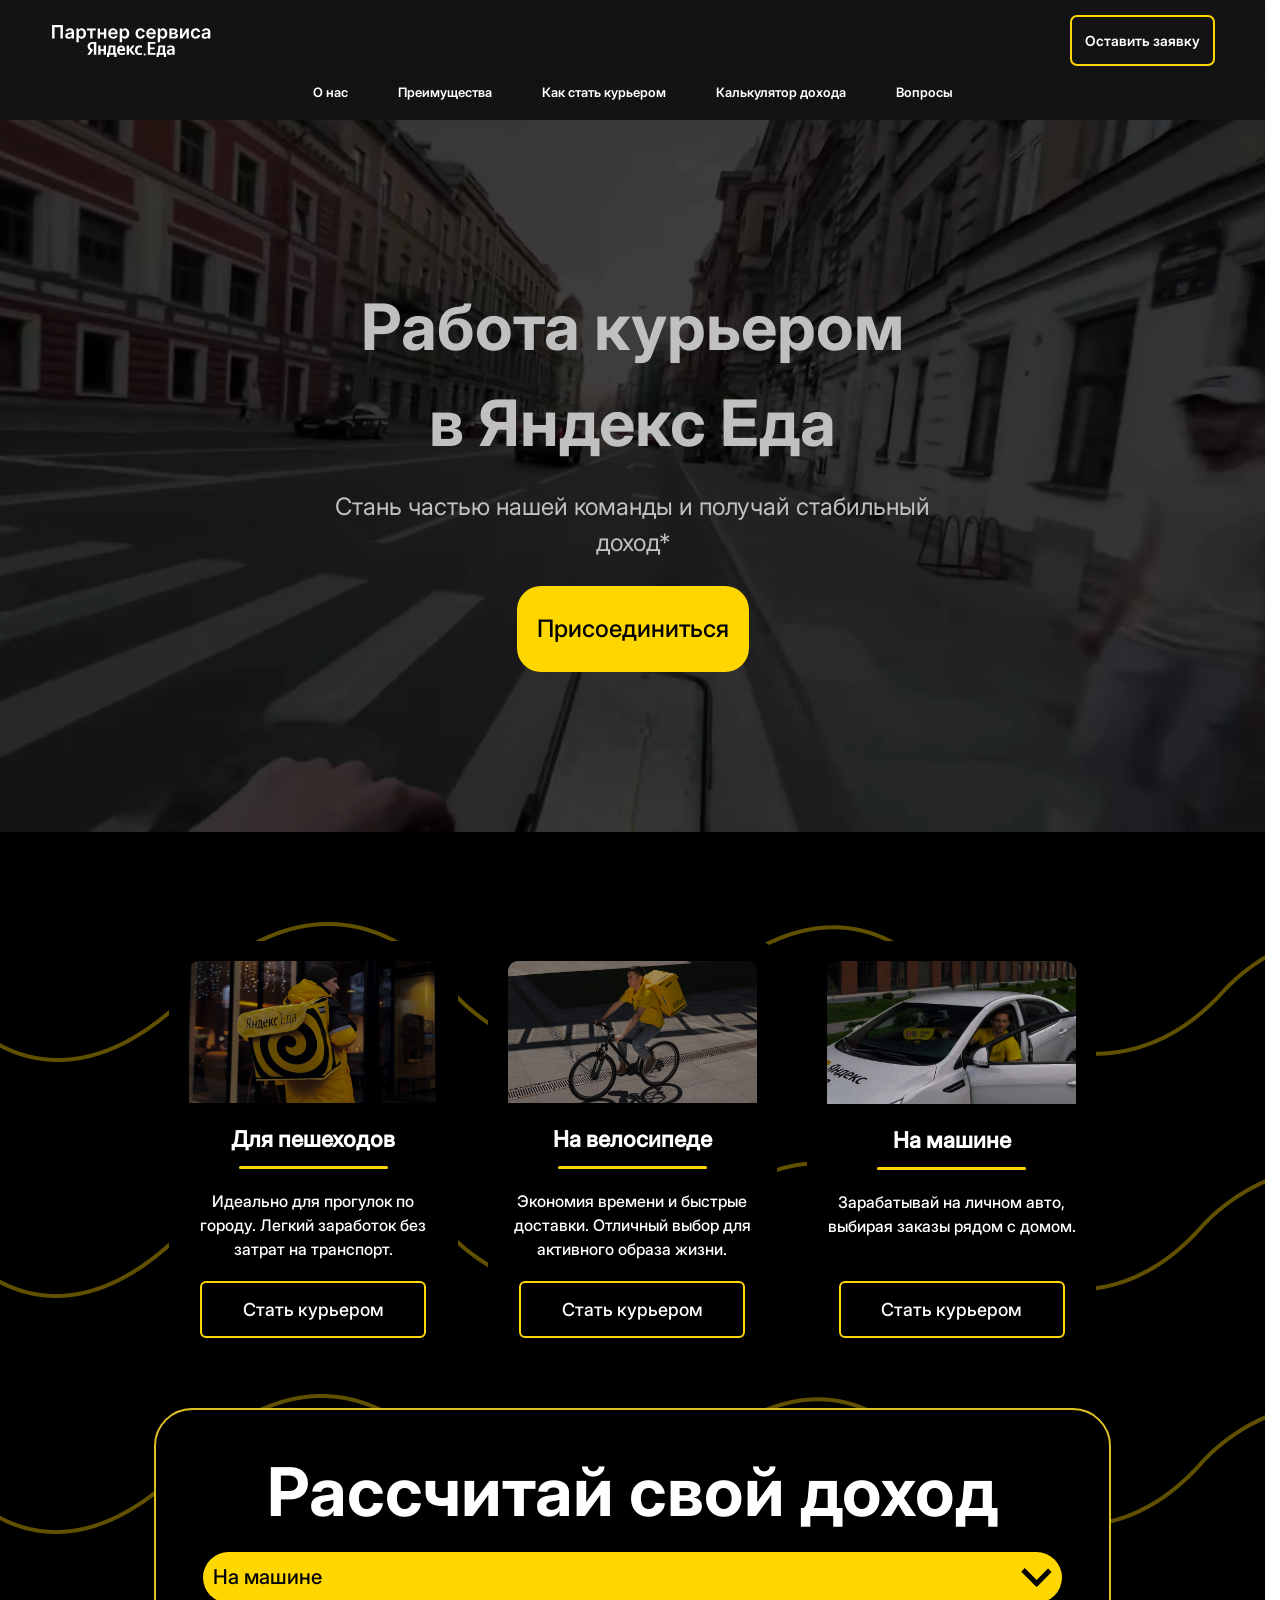
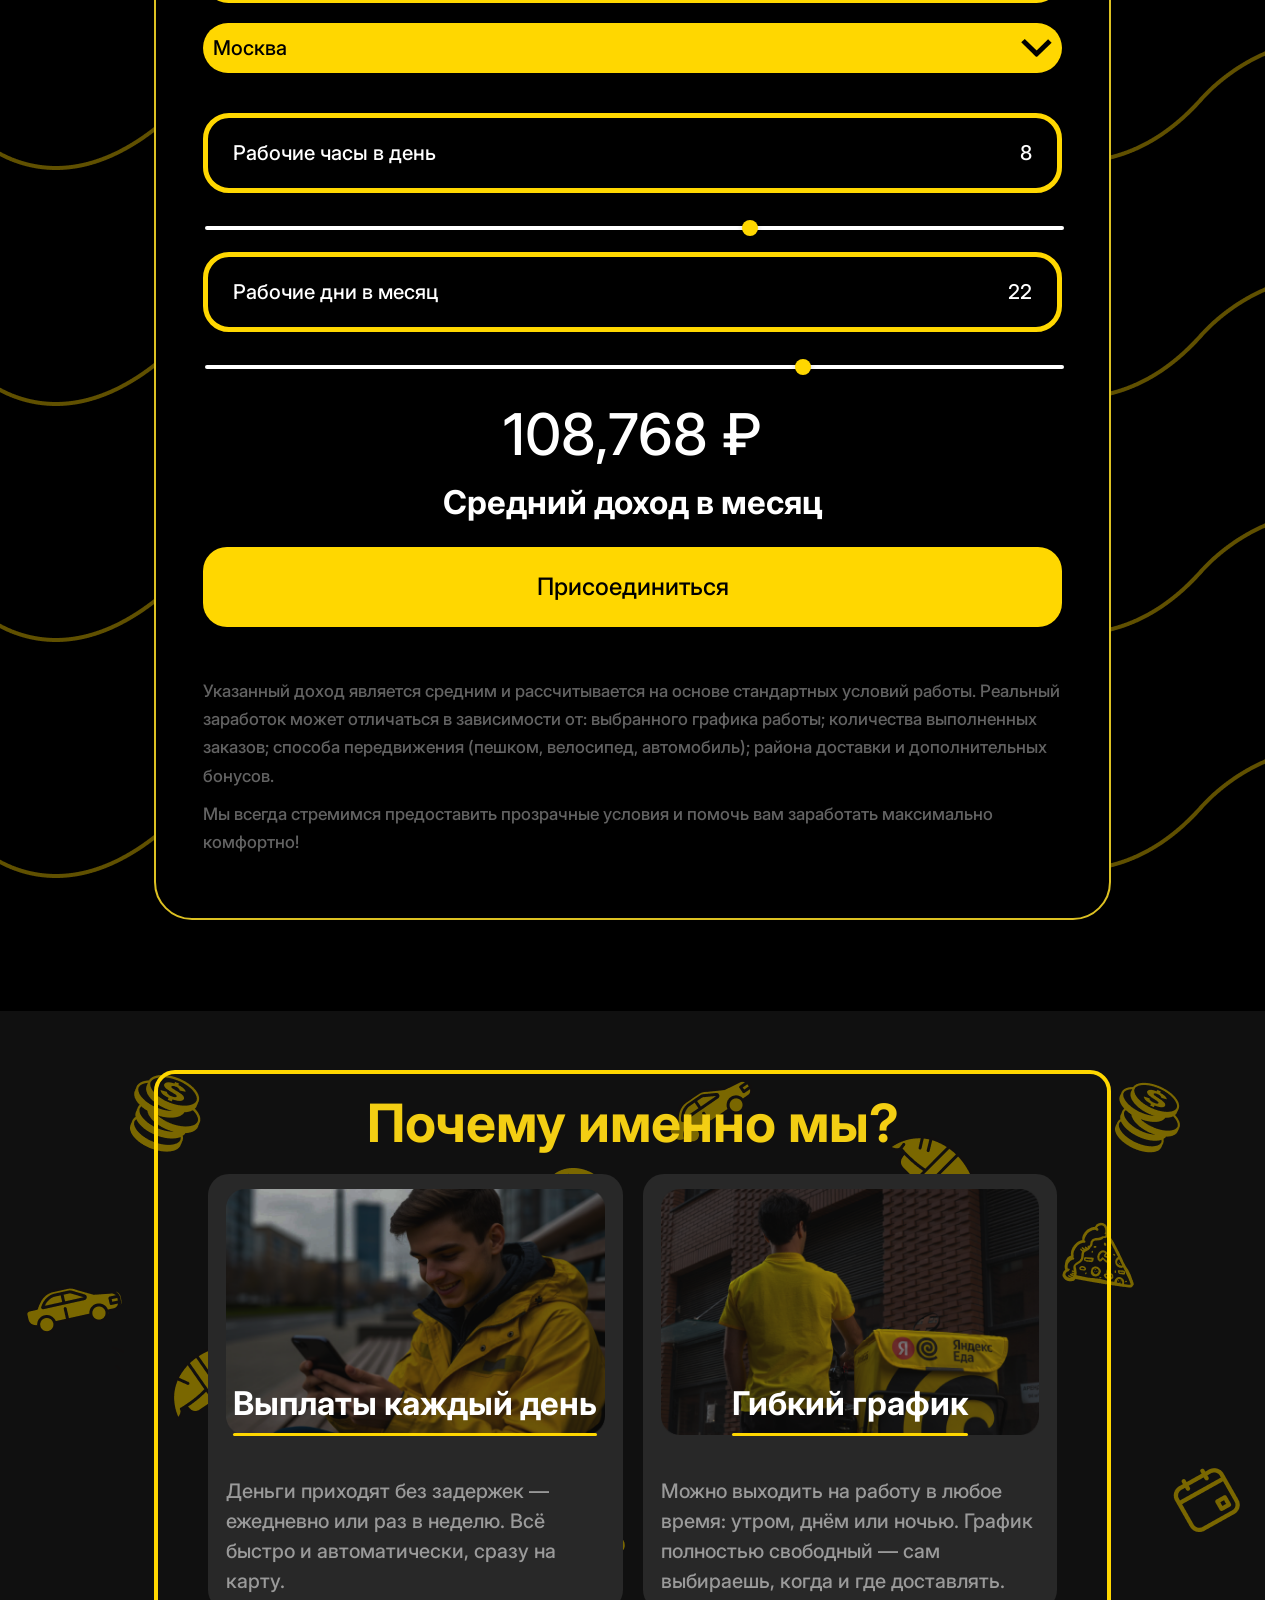
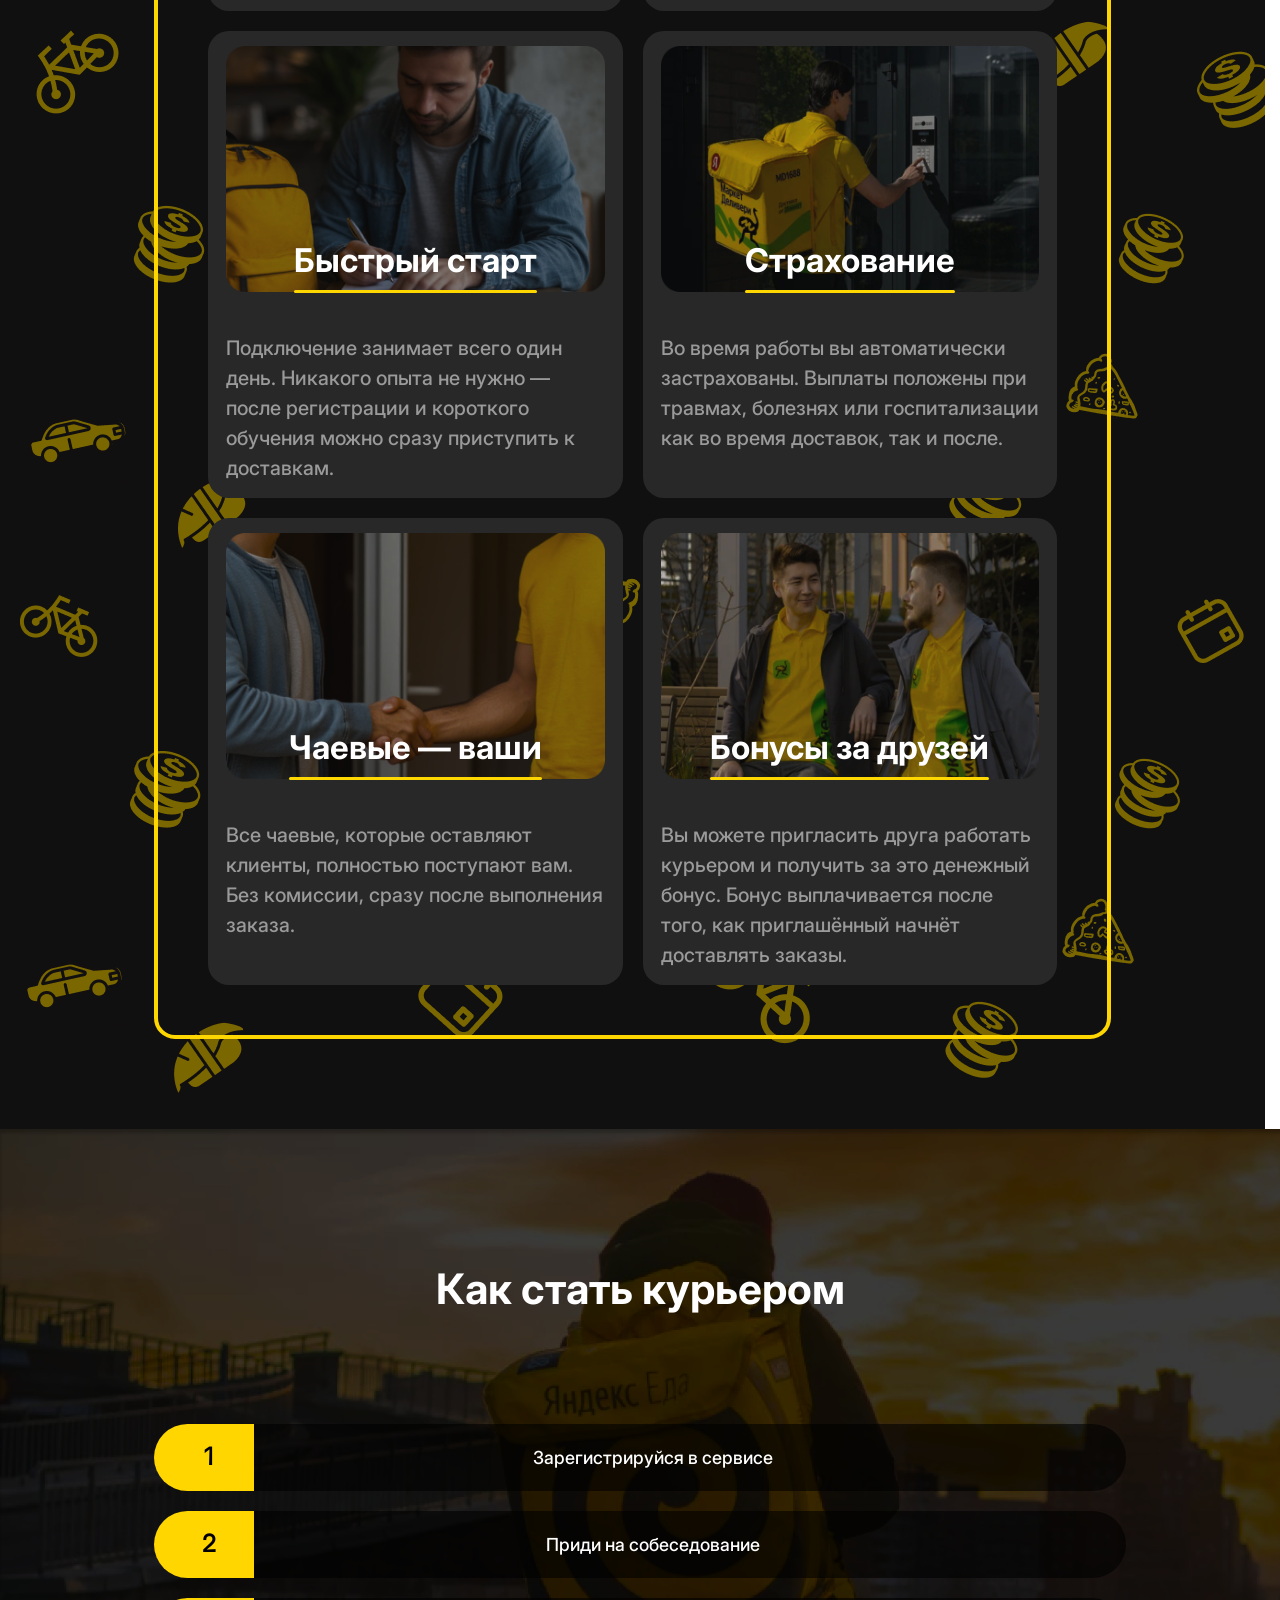
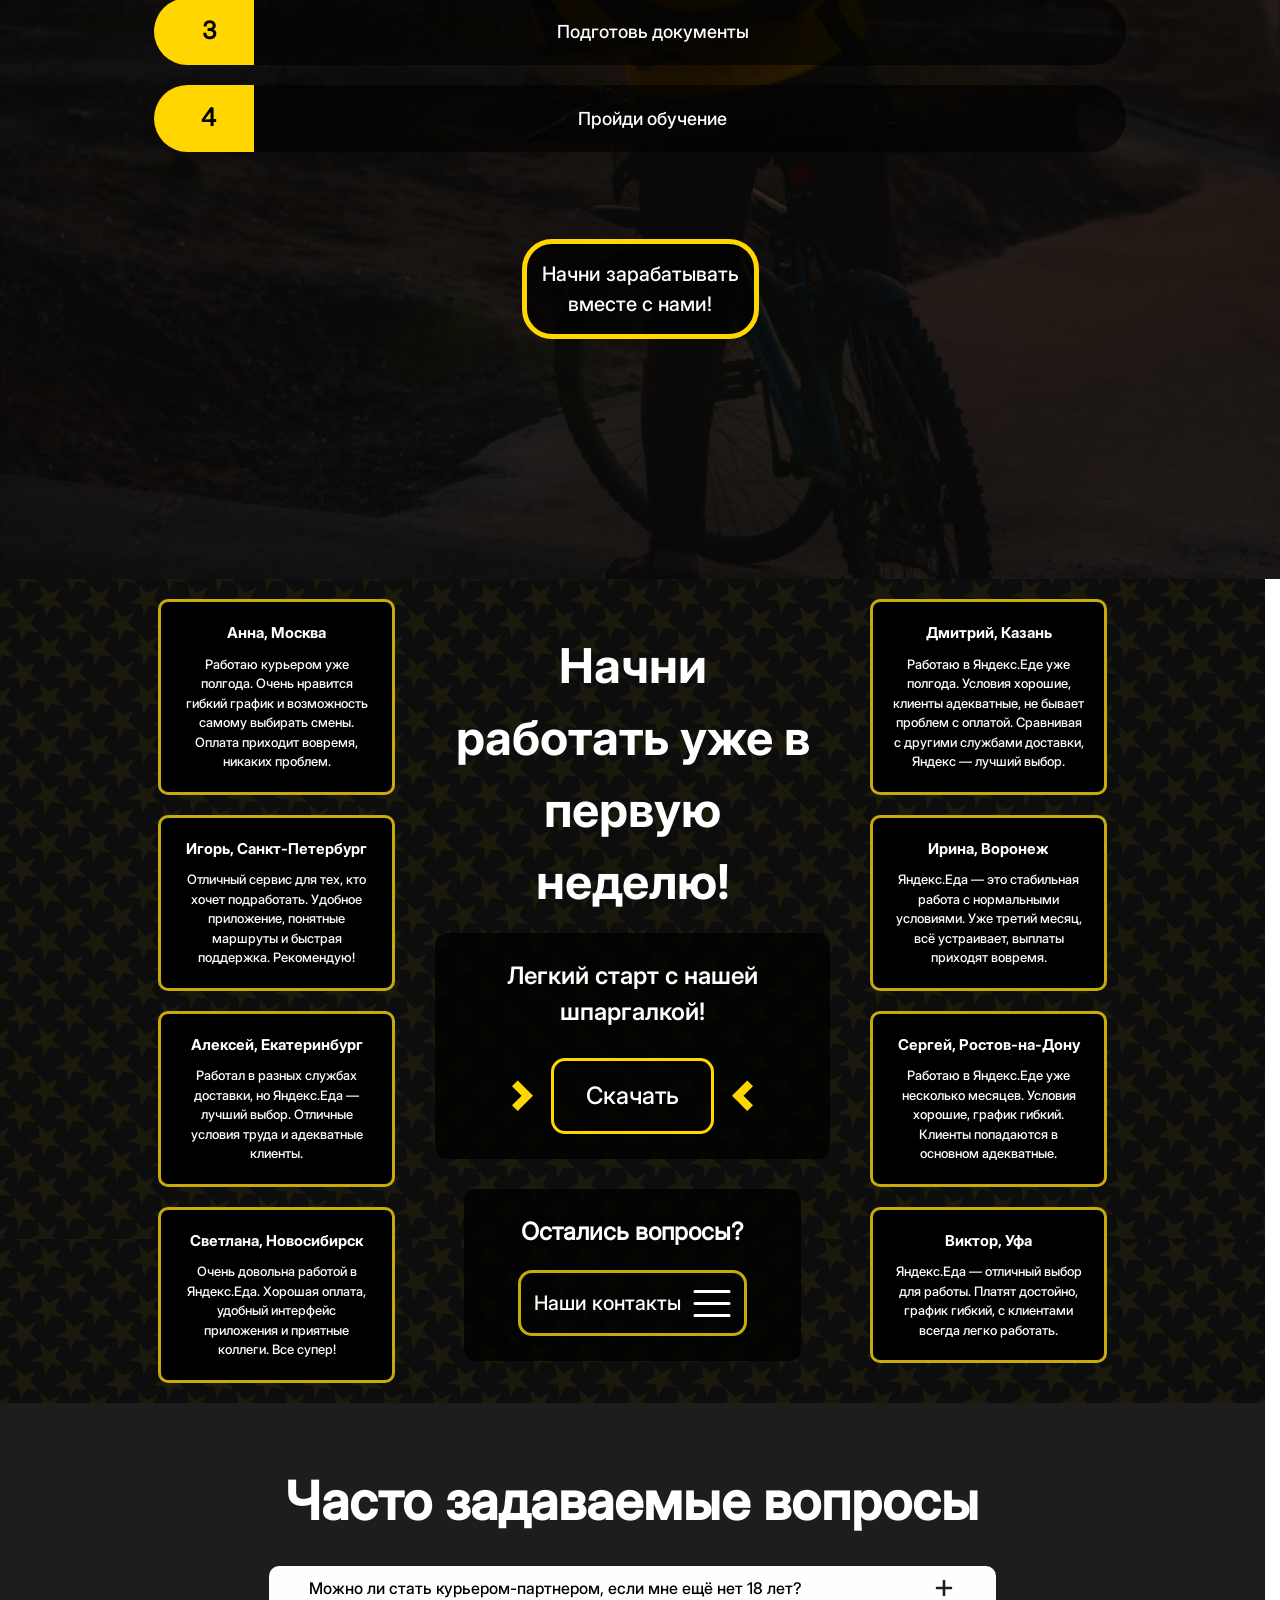
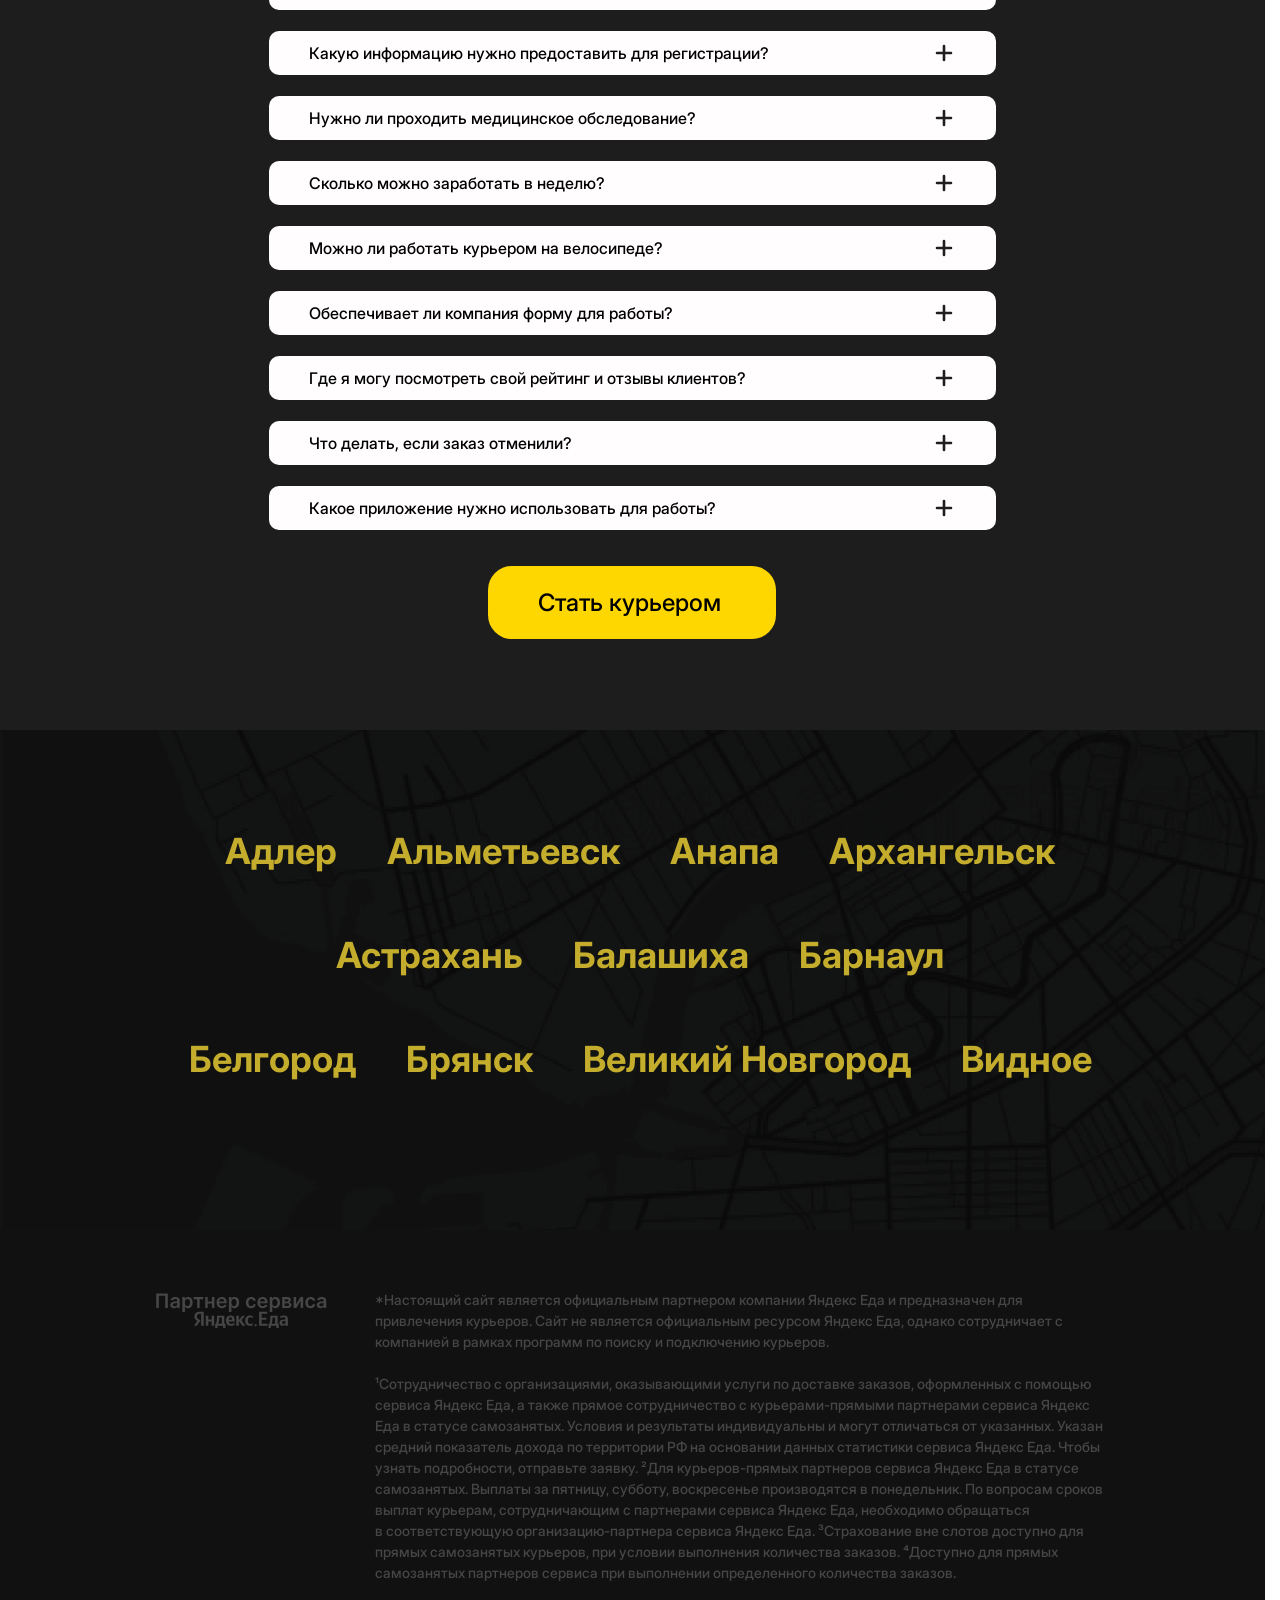
==== index.html @ 89240d95 "243" ====
<!DOCTYPE html>
<html lang="ru">
  <head>
    <meta charset="UTF-8" />
    <meta name="viewport" content="width=device-width, initial-scale=1.0" />
    <title>Работа Курьером</title>
    <link
      href="https://fonts.googleapis.com/css2?family=Inter:wght@400;600;800&display=swap"
      rel="stylesheet"
    />
    <link rel="stylesheet" href="static/css/style1.css" />
    <!-- Yandex.Metrika counter -->
    <script type="text/javascript">
      (function (m, e, t, r, i, k, a) {
        m[i] =
          m[i] ||
          function () {
            (m[i].a = m[i].a || []).push(arguments);
          };
        m[i].l = 1 * new Date();
        for (var j = 0; j < document.scripts.length; j++) {
          if (document.scripts[j].src === r) {
            return;
          }
        }
        (k = e.createElement(t)),
          (a = e.getElementsByTagName(t)[0]),
          (k.async = 1),
          (k.src = r),
          a.parentNode.insertBefore(k, a);
      })(
        window,
        document,
        "script",
        "https://mc.yandex.ru/metrika/tag.js",
        "ym"
      );

      ym(102335474, "init", {
        clickmap: true,
        trackLinks: true,
        accurateTrackBounce: true,
        webvisor: true,
      });
    </script>
    <noscript
      ><div>
        <img
          src="https://mc.yandex.ru/watch/102335474"
          style="position: absolute; left: -9999px"
          alt=""
        /></div
    ></noscript>
    <!-- /Yandex.Metrika counter -->

    <link
      rel="apple-touch-icon"
      sizes="180x180"
      href="static/img/Favicon/apple-touch-icon.png"
    />
    <link
      rel="android-touch-icon"
      sizes="180x180"
      href="static/img/Favicon/android-chrome-192x192.png"
    />
    <link
      rel="icon"
      type="image/png"
      sizes="32x32"
      href="static/img/Favicon/favicon-32x32.png"
    />
    <link
      rel="icon"
      type="image/png"
      sizes="16x16"
      href="static/img/Favicon/favicon-16x16.png"
    />
    <link rel="manifest" href="static/img/Favicon/site.webmanifest" />
  </head>
  <body>
    <header class="header">
      <div class="header_logo">
        <div class="logo">
          <a href="index.html">
            <img
              src="static/img/fixLogo.svg"
              alt="Логотип Яндекс - Партнёр доставки"
            />
          </a>
        </div>
      </div>
      <nav class="header_list">
        <ul class="header_list-menu">
          <li><a href="#">О нас</a></li>
          <li><a href="#advantages">Преимущества</a></li>
          <li><a href="#Courier">Как стать курьером</a></li>
          <li><a href="#Calculated">Калькулятор дохода</a></li>
          <li><a href="#Questions">Вопросы</a></li>
        </ul>
      </nav>
      <div class="header_button">
        <div class="header_button-item">
          <div class="header_button-item-txt">
            <a
              href="https://reg.eda.yandex.ru/?advertisement_campaign=forms_for_agents&user_invite_code=fda078146c3a426ba1e28803bcdcb11e&utm_content=blank"
              class="btn"
              >Оставить заявку</a
            >
          </div>
        </div>
      </div>
      <div class="hamburger-menu" id="hamburgerMenu">
        <div class="line"></div>
        <div class="line"></div>
        <div class="line"></div>
      </div>
      <nav class="hidden-menu" id="hiddenMenu">
        <ul>
          <li><a href="#">О нас</a></li>
          <li><a href="#advantages">Преимущества</a></li>
          <li><a href="#Courier">Как стать курьером</a></li>
          <li><a href="#Calculated">Калькулятор дохода</a></li>
          <li><a href="#Questions">Вопросы</a></li>
        </ul>
      </nav>
    </header>
    <div class="hidden-menu-list">
      <nav class="hidden-menu-list hidden">
        <ul class="hidden-menu-item">
          <li><a href="#About">О нас</a></li>
          <li><a href="#advantages">Преимущества</a></li>
          <li><a href="#Courier">Как стать курьером</a></li>
          <li><a href="#Calculated">Калькулятор дохода</a></li>
          <li><a href="#Questions">Вопросы</a></li>
        </ul>
      </nav>
    </div>
    <main>
      <section class="block_1 anchor">
        <div class="block_1-video">
          <video
            src="static/Video/PromoYandex_1.webm"
            autoplay
            muted
            loop
            poster="static/img/Video.png"
          ></video>
          <img src="static/img/Shorts.png" alt="" />
          <div class="block_1-overlay">
            <div class="block_1-info">
              <div class="block_1-txt">
                <h1>
                  Работа курьером <span class="break-word">в Яндекс Еда</span>
                </h1>
                <p>Стань частью нашей команды и получай стабильный доход*</p>
              </div>
              <div class="block_1-button">
                <div class="block_1_button-item">
                  <a
                    href="https://reg.eda.yandex.ru/?advertisement_campaign=forms_for_agents&user_invite_code=fda078146c3a426ba1e28803bcdcb11e&utm_content=blank"
                  >
                    Присоединиться
                  </a>
                </div>
              </div>
            </div>
          </div>
        </div>
      </section>
      <section class="block_4">
        <div class="block_4-block">
          <div class="block_4-window" style="display: none">
            <div class="block_4-window-img">
              <img src="static/img/Courier.png" alt="Courier" />
            </div>
            <div class="block_4-window-info">
              <h2>Работа для всех: пешком, на велосипеде или на машине</h2>
              <p>
                Начни зарабатывать, как тебе удобно! Выбирай свой способ
                передвижения и работай курьером с комфортом — мы ценим твою
                мобильность.
              </p>
            </div>
          </div>
          <div class="block_4-move">
            <div class="block_4-move-card">
              <div class="block_4-move-card-item">
                <img
                  src="static/img/walk.png"
                  alt="Курьер Яндекс Еды на фоне кафе"
                />
                <div class="block_4-move-card-item-txt">
                  <h3>Для пешеходов</h3>
                  <p>
                    Идеально для прогулок по городу. Легкий заработок без затрат
                    на транспорт.
                  </p>
                </div>
                <div class="block_4-button">
                  <div class="block_4_button-item">
                    <div class="block_4_button-item-txt">
                      <a
                        href="https://reg.eda.yandex.ru/?advertisement_campaign=forms_for_agents&user_invite_code=fda078146c3a426ba1e28803bcdcb11e&utm_content=blank"
                        class="btn"
                        >Стать курьером</a
                      >
                    </div>
                  </div>
                </div>
              </div>
              <div class="block_4-move-card-item">
                <img
                  src="static/img/bicycle.png"
                  alt="Курьер Яндекс Еды едет на велосипеде в парке"
                />
                <div class="block_4-move-card-item-txt">
                  <h3>На велосипеде</h3>
                  <p>
                    Экономия времени и быстрые доставки. Отличный выбор для
                    активного образа жизни.
                  </p>
                </div>
                <div class="block_4-button">
                  <div class="block_4_button-item">
                    <div class="block_4_button-item-txt">
                      <a
                        href="https://reg.eda.yandex.ru/?advertisement_campaign=forms_for_agents&user_invite_code=fda078146c3a426ba1e28803bcdcb11e&utm_content=blank"
                        class="btn"
                        >Стать курьером</a
                      >
                    </div>
                  </div>
                </div>
              </div>
              <div class="block_4-move-card-item">
                <img
                  src="static/img/car.png"
                  alt="Машина компании Яндекс Еда"
                />
                <div class="block_4-move-card-item-txt">
                  <h3>На машине</h3>
                  <p>
                    Зарабатывай на личном авто, выбирая заказы рядом с домом.
                  </p>
                </div>
                <div class="block_4-button">
                  <div class="block_4_button-item">
                    <div class="block_4_button-item-txt">
                      <a
                        href="https://reg.eda.yandex.ru/?advertisement_campaign=forms_for_agents&user_invite_code=fda078146c3a426ba1e28803bcdcb11e&utm_content=blank"
                        class="btn"
                        >Стать курьером</a
                      >
                    </div>
                  </div>
                </div>
              </div>
            </div>
          </div>
          <div class="block_4-calculated-block">
            <div class="block_4-calculated anchor" id="Calculated">
              <div class="block_4-calculated-lead-txt">
                <h1>Рассчитай свой доход</h1>
              </div>
              <div class="block_4-calculated-leftside">
                <div class="block_4-calculated-leftside-check">
                  <div class="block_4-calculated-leftside-check-field">
                    <p>Рабочие часы в день</p>
                    <span id="hoursDisplay">8</span>
                  </div>
                  <div class="block_4-calculated-leftside-check-scale">
                    <input
                      type="range"
                      min="1"
                      max="12"
                      value="8"
                      id="hoursPerDay"
                      style="width: 100%"
                    />
                  </div>
                </div>
                <div class="block_4-calculated-leftside-check">
                  <div class="block_4-calculated-leftside-check-field">
                    <p>Рабочие дни в месяц</p>
                    <span id="daysDisplay">22</span>
                  </div>
                  <div class="block_4-calculated-leftside-check-scale">
                    <input
                      type="range"
                      min="1"
                      max="31"
                      value="22"
                      id="daysPerMonth"
                      style="width: 100%"
                    />
                  </div>
                </div>
                <div
                  class="block_4-calculated-leftside-profit"
                  style="grid-area: f"
                >
                  <span>39 000 ₽</span>
                  <p>Средний доход в месяц</p>
                </div>
                <div class="block_4-calculated-leftside-button">
                  <div class="block_4-calculated-leftside-button-item">
                    <div class="block_4-calculated-leftside-button-item-txt">
                      <a
                        href="https://reg.eda.yandex.ru/?advertisement_campaign=forms_for_agents&user_invite_code=b3f89163f3cb4f159fe28c7d44d9b4fe&utm_content=blank"
                        class="btn"
                        >Присоединиться</a
                      >
                    </div>
                  </div>
                </div>
                <div class="block_4-calculated-leftside-info">
                  <p>
                    Указанный доход является средним и рассчитывается на основе
                    стандартных условий работы. Реальный заработок может
                    отличаться в зависимости от: выбранного графика работы;
                    количества выполненных заказов; способа передвижения
                    (пешком, велосипед, автомобиль); района доставки и
                    дополнительных бонусов.
                  </p>
                  <p>
                    Мы всегда стремимся предоставить прозрачные условия и помочь
                    вам заработать максимально комфортно!
                  </p>
                </div>
              </div>
              <div class="line-vert">
                <img src="static/img/vert-line.svg" alt="vert-line" />
              </div>
              <div class="block_4-calculated-rightside">
                <div class="block_4-calculated-rightside-choice">
                  <div
                    class="block_4-calculated-rightside-choice-field"
                    id="transportChoice"
                  >
                    <p>Выбери способ передвижения</p>
                    <img src="static/img/arrow.svg" alt="arrow" />
                  </div>
                  <ul class="dropdown-menu" id="transportOptions">
                    <li data-value="on_foot">Пеший курьер</li>
                    <li data-value="bicycle">Велокурьер</li>
                    <li data-value="car">На машине</li>
                  </ul>
                </div>
                <div class="block_4-calculated-rightside-choice">
                  <div
                    class="block_4-calculated-rightside-choice-field"
                    id="cityChoice"
                  >
                    <p>Выбери свой город</p>
                    <img src="static/img/arrow.svg" alt="arrow" />
                  </div>
                  <ul class="dropdown-menu" id="cityOptions">
                    <li data-value="adler">Адлер</li>
                    <li data-value="almetyevsk">Альметьевск</li>
                    <li data-value="anapa">Анапа</li>
                    <li data-value="arkhangelsk">Архангельск</li>
                    <li data-value="astrakhan">Астрахань</li>
                    <li data-value="balashiha">Балашиха</li>
                    <li data-value="barnaul">Барнаул</li>
                    <li data-value="belgorod">Белгород</li>
                    <li data-value="bryansk">Брянск</li>
                    <li data-value="veliky_novgorod">Великий Новгород</li>
                    <li data-value="vidnoe">Видное</li>
                    <li data-value="vladivostok">Владивосток</li>
                    <li data-value="vladykavkaz">Владикавказ</li>
                    <li data-value="vladimir">Владимир</li>
                    <li data-value="volgograd">Волгоград</li>
                    <li data-value="volzhsky">Волжский</li>
                    <li data-value="vologda">Вологда</li>
                    <li data-value="voronezh">Воронеж</li>
                    <li data-value="vsevolozhsk">Всеволожск</li>
                    <li data-value="gelendzhik">Геленджик</li>
                    <li data-value="dzerzhinsk">Дзержинск</li>
                    <li data-value="dmitrov">Дмитров</li>
                    <li data-value="dolgoprudny">Долгопрудный</li>
                    <li data-value="domodedovo">Домодедово</li>
                    <li data-value="egoryevsk">Егорьевск</li>
                    <li data-value="yekaterinburg">Екатеринбург</li>
                    <li data-value="zheleznodorozhny">Железнодорожный</li>
                    <li data-value="zhukovsky">Жуковский</li>
                    <li data-value="zelenograd">Зеленоград</li>
                    <li data-value="ivanovo">Иваново</li>
                    <li data-value="ivanteevka">Ивантеевка</li>
                    <li data-value="izhevsk">Ижевск</li>
                    <li data-value="irkutsk">Иркутск</li>
                    <li data-value="yoshkar_ola">Йошкар-Ола</li>
                    <li data-value="kazan">Казань</li>
                    <li data-value="kaliningrad">Калининград</li>
                    <li data-value="kaluga">Калуга</li>
                    <li data-value="kemerovo">Кемерово</li>
                    <li data-value="kirov">Киров</li>
                    <li data-value="kolomna">Коломна</li>
                    <li data-value="kolpino">Колпино</li>
                    <li data-value="korolev">Королев</li>
                    <li data-value="kostroma">Кострома</li>
                    <li data-value="krasnogorsk">Красногорск</li>
                    <li data-value="krasnodar">Краснодар</li>
                    <li data-value="krasnoyarsk">Красноярск</li>
                    <li data-value="kudrovo">Кудрово</li>
                    <li data-value="kursk">Курск</li>
                    <li data-value="lipetsk">Липецк</li>
                    <li data-value="lobnya">Лобня</li>
                    <li data-value="lyubertsy">Люберцы</li>
                    <li data-value="magnitogorsk">Магнитогорск</li>
                    <li data-value="maikop">Майкоп</li>
                    <li data-value="mahachkala">Махачкала</li>
                    <li data-value="moskva">Москва</li>
                    <li data-value="murino">Мурино</li>
                    <li data-value="murmansk">Мурманск</li>
                    <li data-value="mytishchi">Мытищи</li>
                    <li data-value="naberezhnye_chelny">Набережные Челны</li>
                    <li data-value="nalchik">Нальчик</li>
                    <li data-value="naro_fominsk">Наро-Фоминск</li>
                    <li data-value="nizhnevartovsk">Нижневартовск</li>
                    <li data-value="nizhnekamsk">Нижнекамск</li>
                    <li data-value="nizhniy_novgorod">Нижний Новгород</li>
                    <li data-value="novokuznetsk">Новокузнецк</li>
                    <li data-value="novorossiysk">Новороссийск</li>
                    <li data-value="novosibirsk">Новосибирск</li>
                    <li data-value="novyy_urengoy">Новый Уренгой</li>
                    <li data-value="noginsk">Ногинск</li>
                    <li data-value="obninsk">Обнинск</li>
                    <li data-value="odintsovo">Одинцово</li>
                    <li data-value="omsk">Омск</li>
                    <li data-value="orel">Орел</li>
                    <li data-value="orenburg">Оренбург</li>
                    <li data-value="penza">Пенза</li>
                    <li data-value="perm">Пермь</li>
                    <li data-value="petrozavodsk">Петрозаводск</li>
                    <li data-value="podolsk">Подольск</li>
                    <li data-value="pskov">Псков</li>
                    <li data-value="putilkovo">Путилково</li>
                    <li data-value="pushkin">Пушкин</li>
                    <li data-value="pushkino">Пушкино</li>
                    <li data-value="pyatigorsk">Пятигорск</li>
                    <li data-value="ramenskoe">Раменское</li>
                    <li data-value="rasskazovka">Рассказовка</li>
                    <li data-value="reutov">Реутов</li>
                    <li data-value="rostov_na_donu">Ростов-на-Дону</li>
                    <li data-value="ryazan">Рязань</li>
                    <li data-value="samara">Самара</li>
                    <li data-value="sankt_peterburg">Санкт-Петербург</li>
                    <li data-value="saransk">Саранск</li>
                    <li data-value="saratov">Саратов</li>
                    <li data-value="sergiev_posad">Сергиев Посад</li>
                    <li data-value="serpukhov">Серпухов</li>
                    <li data-value="smolensk">Смоленск</li>
                    <li data-value="solnechnogorsk">Солнечногорск</li>
                    <li data-value="sochi">Сочи</li>
                    <li data-value="stavropol">Ставрополь</li>
                    <li data-value="stary_oskol">Старый Оскол</li>
                    <li data-value="sterlitamak">Стерлитамак</li>
                    <li data-value="stupino">Ступино</li>
                    <li data-value="surgut">Сургут</li>
                    <li data-value="syktyvkar">Сыктывкар</li>
                    <li data-value="taganrog">Таганрог</li>
                    <li data-value="tambov">Тамбов</li>
                    <li data-value="tver">Тверь</li>
                    <li data-value="tolyatti">Тольятти</li>
                    <li data-value="tomsk">Томск</li>
                    <li data-value="troitsk">Троицк</li>
                    <li data-value="tula">Тула</li>
                    <li data-value="tyumen">Тюмень</li>
                    <li data-value="ulyanovsk">Ульяновск</li>
                    <li data-value="ufa">Уфа</li>
                    <li data-value="khabarovsk">Хабаровск</li>
                    <li data-value="khanty_mansijsk">Ханты-Мансийск</li>
                    <li data-value="khimki">Химки</li>
                    <li data-value="cheboksary">Чебоксары</li>
                    <li data-value="chelyabinsk">Челябинск</li>
                    <li data-value="cherepovets">Череповец</li>
                    <li data-value="chekhov">Чехов</li>
                    <li data-value="shushary">Шушары</li>
                    <li data-value="shchelkovo">Щелково</li>
                    <li data-value="shcherbinka">Щербинка</li>
                    <li data-value="elektrostal">Электросталь</li>
                    <li data-value="yuzhnoe_butovo">Южное Бутово</li>
                    <li data-value="yaroslavl">Ярославль</li>
                  </ul>
                </div>
                <div class="block_4-calculated-rightside-info">
                  <p>
                    Указанный доход является средним и рассчитывается на основе
                    стандартных условий работы. Реальный заработок может
                    отличаться в зависимости от: выбранного графика работы;
                    количества выполненных заказов; способа передвижения
                    (пешком, велосипед, автомобиль); района доставки и
                    дополнительных бонусов.
                  </p>
                  <p>
                    Мы всегда стремимся предоставить прозрачные условия и помочь
                    вам заработать максимально комфортно!
                  </p>
                </div>
              </div>
            </div>
          </div>
          <script>
            // Обработчик клика для элементов списка в выпадающем меню
            document.querySelectorAll(".dropdown-menu li").forEach((item) => {
              item.addEventListener("click", function () {
                const parent = this.closest(
                  ".block_4-calculated-rightside-choice"
                );
                const displayElement = parent.querySelector("p");
                displayElement.textContent = this.textContent;
                parent.querySelector(".dropdown-menu").style.display = "none";
              });
            });

            // Обработчик клика для родительского элемента выбора
            document
              .querySelectorAll(".block_4-calculated-rightside-choice")
              .forEach((choice) => {
                choice.addEventListener("click", function (event) {
                  const menu = this.querySelector(".dropdown-menu");

                  // Открываем или закрываем меню
                  if (menu) {
                    menu.style.display =
                      menu.style.display === "block" ? "none" : "block";
                  }

                  // Останавливаем дальнейшую обработку события, если клик был по дочерним элементам
                  event.stopPropagation();
                });
              });

            // Добавляем обработчик клика для дочернего контейнера .block_4-calculated-rightside-choice-field
            document
              .querySelectorAll(".block_4-calculated-rightside-choice-field")
              .forEach((field) => {
                field.addEventListener("click", function (event) {
                  const parentChoice = this.closest(
                    ".block_4-calculated-rightside-choice"
                  );
                  const menu = parentChoice.querySelector(".dropdown-menu");

                  // Открываем или закрываем меню
                  if (menu) {
                    menu.style.display =
                      menu.style.display === "block" ? "none" : "block";
                  }

                  // Останавливаем дальнейшую обработку события
                  event.stopPropagation();
                });
              });

            // Добавляем обработчик клика для самого выпадающего меню
            document.querySelectorAll(".dropdown-menu").forEach((menu) => {
              menu.addEventListener("click", function (event) {
                // Закрываем меню при клике внутри него
                this.style.display = "none";

                // Останавливаем дальнейшую обработку события
                event.stopPropagation();
              });
            });
          </script>
        </div>
      </section>
      <section class="block_2 anchor" id="advantages">
        <div class="block_2-content">
          <div class="block_2-content-txt">
            <h2>Почему именно мы?</h2>
          </div>
          <div class="block_2-content-card-wrapper">
            <div class="block_2-content-card">
              <div class="slider-hint">Листайте →</div>
              <div class="block_2-content-card-item">
                <div class="block_2-content-card-img">
                  <img src="static/img/About/1.png" alt="Мужчина с улыбкой смотрит в телефон" />
                </div>
                <div class="block_2-content-card-lead-txt">
                  <h3>Выплаты каждый день</h3>
                </div>
                <div class="block_2-content-card-txt">
                  <p>
                    Деньги приходят без задержек — ежедневно или раз в неделю.
                    Всё быстро и автоматически, сразу на карту.
                  </p>
                </div>
              </div>
              <div class="block_2-content-card-item">
                <div class="block_2-content-card-img">
                  <img src="static/img/About/2.png" alt="Мужчина смотрит на дом, рядом электровелосипед и курьерский рюкзак" />
                </div>
                <div class="block_2-content-card-lead-txt">
                  <h3>Гибкий график</h3>
                </div>
                <div class="block_2-content-card-txt">
                  <p>
                    Можно выходить на работу в любое время: утром, днём или
                    ночью. График полностью свободный — сам выбираешь, когда и
                    где доставлять.
                  </p>
                </div>
              </div>
              <div class="block_2-content-card-item">
                <div class="block_2-content-card-img">
                  <img src="static/img/About/3.png" alt="Мужчина сидит в кафе и изучает документы" />
                </div>
                <div class="block_2-content-card-lead-txt">
                  <h3>Быстрый старт</h3>
                </div>
                <div class="block_2-content-card-txt">
                  <p>
                    Подключение занимает всего один день. Никакого опыта не
                    нужно — после регистрации и короткого обучения можно сразу
                    приступить к доставкам.
                  </p>
                </div>
              </div>
              <div class="block_2-content-card-item">
                <div class="block_2-content-card-img">
                  <img src="static/img/About/4.png" alt="Мужчина в форме звонит в домофон" />
                </div>
                <div class="block_2-content-card-lead-txt">
                  <h3>Страхование</h3>
                </div>
                <div class="block_2-content-card-txt">
                  <p>
                    Во время работы вы автоматически застрахованы. Выплаты
                    положены при травмах, болезнях или госпитализации как во
                    время доставок, так и после.
                  </p>
                </div>
              </div>
              <div class="block_2-content-card-item">
                <div class="block_2-content-card-img">
                  <img src="static/img/About/5.png" alt="Мужчины жмут друг другу руки" />
                </div>
                <div class="block_2-content-card-lead-txt">
                  <h3>Чаевые — ваши</h3>
                </div>
                <div class="block_2-content-card-txt">
                  <p>
                    Все чаевые, которые оставляют клиенты, полностью поступают
                    вам. Без комиссии, сразу после выполнения заказа.
                  </p>
                </div>
              </div>
              <div class="block_2-content-card-item">
                <div class="block_2-content-card-img">
                  <img src="static/img/About/6.png" alt="Двое мужчин сидят радостные на скамейке" />
                </div>
                <div class="block_2-content-card-lead-txt">
                  <h3>Бонусы за друзей</h3>
                </div>
                <div class="block_2-content-card-txt">
                  <p>
                    Вы можете пригласить друга работать курьером и получить за
                    это денежный бонус. Бонус выплачивается после того, как
                    приглашённый начнёт доставлять заказы.
                  </p>
                </div>
              </div>
            </div>
          </div>
        </div>
      </section>
      <section class="block_3 anchor" id="Courier">
        <div class="block_3-lead-txt">
          <h2>Как стать курьером</h2>
        </div>
        <div class="steps-container">
          <div class="steps-container-block">
            <div class="step" id="one">
              <div class="step-number">1</div>
              <div class="step-text">Зарегистрируйся в сервисе</div>
            </div>
            <div class="step" id="two">
              <div class="step-number">2</div>
              <div class="step-text">Приди на собеседование</div>
            </div>
            <div class="step" id="three">
              <div class="step-number">3</div>
              <div class="step-text">Подготовь документы</div>
            </div>
            <div class="step" id="four">
              <div class="step-number">4</div>
              <div class="step-text">Пройди обучение</div>
            </div>
          </div>
        </div>
        <div class="block_3-button">
          <div class="block_3_button-item">
            <div class="block_3_button-item-txt">
              <a
                href="https://reg.eda.yandex.ru/?advertisement_campaign=forms_for_agents&user_invite_code=fda078146c3a426ba1e28803bcdcb11e&utm_content=blank"
                class="btn"
                style="text-decoration: none"
                >Начни зарабатывать <br />
                вместе с нами!</a
              >
            </div>
          </div>
        </div>
      </section>
      <section class="help" id="help">
        <div class="feedback-section">
          <div class="feedback">
            <div class="card">
              <h3>Анна, Москва</h3>
              <p>
                Работаю курьером уже полгода. Очень нравится гибкий график и
                возможность самому выбирать смены. Оплата приходит вовремя,
                никаких проблем.
              </p>
            </div>
            <div class="card">
              <h3>Игорь, Санкт-Петербург</h3>
              <p>
                Отличный сервис для тех, кто хочет подработать. Удобное
                приложение, понятные маршруты и быстрая поддержка. Рекомендую!
              </p>
            </div>
            <div class="card">
              <h3>Алексей, Екатеринбург</h3>
              <p>
                Работал в разных службах доставки, но Яндекс.Еда — лучший выбор.
                Отличные условия труда и адекватные клиенты.
              </p>
            </div>
            <div class="card">
              <h3>Светлана, Новосибирск</h3>
              <p>
                Очень довольна работой в Яндекс.Еда. Хорошая оплата, удобный
                интерфейс приложения и приятные коллеги. Все супер!
              </p>
            </div>
          </div>
        </div>
        <div class="help_info">
          <h1>Начни работать уже в первую неделю!</h1>
          <div class="help_info-start">
            <h3>Легкий старт с нашей шпаргалкой!</h3>
            <div class="help_info-start-info">
              <img
                id="chevronright"
                src="static/img/chevronright.svg"
                alt="Стрелка вправо"
              />
              <div class="help_info-start-info-button">
                <a href="static/guide.pdf" download="" target="_blank"
                  >Скачать</a
                >
              </div>
              <img
                id="chevronleft"
                src="static/img/chevronleft.svg"
                alt="Стрелка влево"
              />
            </div>
          </div>
          <div class="help_info-support">
            <h3>Остались вопросы?</h3>
            <div class="help_info-support-info">
              <a href="index2.html" target="_self" class="telegram-button">
                Наши контакты
                <img src="static/img/contact.svg" alt="Телеграмм" />
              </a>
            </div>
          </div>
        </div>
        <div class="feedback-section">
          <div class="feedback">
            <div class="card">
              <h3>Дмитрий, Казань</h3>
              <p>
                Работаю в Яндекс.Еде уже полгода. Условия хорошие, клиенты
                адекватные, не бывает проблем с оплатой. Сравнивая с другими
                службами доставки, Яндекс — лучший выбор.
              </p>
            </div>
            <div class="card">
              <h3>Ирина, Воронеж</h3>
              <p>
                Яндекс.Еда — это стабильная работа с нормальными условиями. Уже
                третий месяц, всё устраивает, выплаты приходят вовремя.
              </p>
            </div>
            <div class="card">
              <h3>Сергей, Ростов-на-Дону</h3>
              <p>
                Работаю в Яндекс.Еде уже несколько месяцев. Условия хорошие,
                график гибкий. Клиенты попадаются в основном адекватные.
              </p>
            </div>
            <div class="card">
              <h3>Виктор, Уфа</h3>
              <p>
                Яндекс.Еда — отличный выбор для работы. Платят достойно, график
                гибкий, с клиентами всегда легко работать.
              </p>
            </div>
          </div>
        </div>
        <div class="feedback-section-back">
          <div class="slider-container">
            <div class="slider-wrapper">
              <div class="slider-hint">Листайте →</div>
              <div class="slider-item card-back">
                <h3>Анна, Москва</h3>
                <p>
                  Работаю курьером уже полгода. Очень нравится гибкий график и
                  возможность самому выбирать смены. Оплата приходит вовремя,
                  никаких проблем.
                </p>
              </div>
              <div class="slider-item card-back">
                <h3>Игорь, Санкт-Петербург</h3>
                <p>
                  Отличный сервис для тех, кто хочет подработать. Удобное
                  приложение, понятные маршруты и быстрая поддержка. Рекомендую!
                </p>
              </div>
              <div class="slider-item card-back">
                <h3>Алексей, Екатеринбург</h3>
                <p>
                  Работал в разных службах доставки, но Яндекс.Еда — лучший
                  выбор. Отличные условия труда и адекватные клиенты.
                </p>
              </div>
              <div class="slider-item card-back">
                <h3>Светлана, Новосибирск</h3>
                <p>
                  Очень довольна работой в Яндекс.Еда. Хорошая оплата, удобный
                  интерфейс приложения и приятные коллеги. Все супер!
                </p>
              </div>
              <div class="slider-item card-back">
                <h3>Анна, Москва</h3>
                <p>
                  Работаю курьером уже полгода. Очень нравится гибкий график и
                  возможность самому выбирать смены. Оплата приходит вовремя,
                  никаких проблем.
                </p>
              </div>
              <div class="slider-item card-back">
                <h3>Игорь, Санкт-Петербург</h3>
                <p>
                  Отличный сервис для тех, кто хочет подработать. Удобное
                  приложение, понятные маршруты и быстрая поддержка. Рекомендую!
                </p>
              </div>
              <div class="slider-item card-back">
                <h3>Алексей, Екатеринбург</h3>
                <p>
                  Работал в разных службах доставки, но Яндекс.Еда — лучший
                  выбор. Отличные условия труда и адекватные клиенты.
                </p>
              </div>
              <div class="slider-item card-back">
                <h3>Светлана, Новосибирск</h3>
                <p>
                  Очень довольна работой в Яндекс.Еда. Хорошая оплата, удобный
                  интерфейс приложения и приятные коллеги. Все супер!
                </p>
              </div>
            </div>
          </div>
        </div>
      </section>
      <section class="block_5 anchor" id="Questions">
        <div class="block_5-block">
          <div class="block_5-leftside">
            <div class="block_5-lead-txt">
              <h2>Часто задаваемые вопросы</h2>
            </div>
            <div class="block_5-leftside-questions">
              <div class="block_5-leftside-questions-item">
                <p>
                  Можно ли стать курьером-партнером, если мне ещё нет 18 лет?
                  <img src="static/img/Plus.svg" alt="Plus" />
                </p>
                <div class="answer">
                  Да, работать курьером можно с 16 лет, но не во всех городах.
                  Чтобы узнать подробности, заполните форму по кнопке "Оставить
                  заявку" или по кнопке ниже, и мы с вами свяжемся!
                </div>
              </div>
              <div class="block_5-leftside-questions-item">
                <p>
                  Какую информацию нужно предоставить для регистрации?
                  <img src="static/img/Plus.svg" alt="Plus" />
                </p>
                <div class="answer">
                  Нужно предоставить паспортные данные, номер телефона и СНИЛС.
                </div>
              </div>
              <div class="block_5-leftside-questions-item">
                <p>
                  Нужно ли проходить медицинское обследование?
                  <img src="static/img/Plus.svg" alt="Plus" />
                </p>
                <div class="answer">
                  Да, для работы курьером требуется медицинская книжка.
                </div>
              </div>
              <div class="block_5-leftside-questions-item">
                <p>
                  Сколько можно заработать в неделю?
                  <img src="static/img/Plus.svg" alt="Plus" />
                </p>
                <div class="answer">
                  Заработок зависит от количества заказов. В среднем курьеры
                  зарабатывают от 20 000 до 40 000 рублей в неделю.
                </div>
              </div>
              <div class="block_5-leftside-questions-item">
                <p>
                  Можно ли работать курьером на велосипеде?
                  <img src="static/img/Plus.svg" alt="Plus" />
                </p>
                <div class="answer">
                  Да, можно. Укажите при регистрации, что вы будете работать на
                  велосипеде.
                </div>
              </div>
              <div class="block_5-leftside-questions-item">
                <p>
                  Обеспечивает ли компания форму для работы?
                  <img src="static/img/Plus.svg" alt="Plus" />
                </p>
                <div class="answer">
                  Да, после регистрации вы получите фирменный рюкзак и куртку.
                </div>
              </div>
              <div class="block_5-leftside-questions-item">
                <p>
                  Где я могу посмотреть свой рейтинг и отзывы клиентов?
                  <img src="static/img/Plus.svg" alt="Plus" />
                </p>
                <div class="answer">
                  Ваш рейтинг и отзывы отображаются в личном кабинете в
                  приложении курьера.
                </div>
              </div>
              <div class="block_5-leftside-questions-item">
                <p>
                  Что делать, если заказ отменили?
                  <img src="static/img/Plus.svg" alt="Plus" />
                </p>
                <div class="answer">
                  Если заказ отменен, вам будут компенсированы издержки,
                  связанные с выполнением заказа, в зависимости от условий
                  отмены.
                </div>
              </div>
              <div class="block_5-leftside-questions-item">
                <p>
                  Какое приложение нужно использовать для работы?
                  <img src="static/img/Plus.svg" alt="Plus" />
                </p>
                <div class="answer">
                  Для работы используйте приложение "Яндекс.Про" (бывший
                  "Яндекс.Таксометр").
                </div>
              </div>
            </div>
            <div class="block_5-leftside-button">
              <div class="block_5-leftside-button-item">
                <div class="block_5-leftside-button-item-txt">
                  <a
                    href="https://reg.eda.yandex.ru/?advertisement_campaign=forms_for_agents&user_invite_code=fda078146c3a426ba1e28803bcdcb11e&utm_content=blank"
                    class="btn"
                    >Стать курьером</a
                  >
                </div>
              </div>
            </div>
          </div>
          <div class="block_5-rightside">
            <img src="static/img/questions.png" alt="questions" />
          </div>
        </div>
      </section>
      <section class="city">
        <div class="block_6">
          <div class="chess-container active">
            <ul class="row row1">
              <li data-value="adler">Адлер</li>
              <li data-value="almetyevsk">Альметьевск</li>
              <li data-value="anapa">Анапа</li>
              <li data-value="arkhangelsk">Архангельск</li>
            </ul>

            <ul class="row row2">
              <li data-value="astrakhan">Астрахань</li>
              <li data-value="balashiha">Балашиха</li>
              <li data-value="barnaul">Барнаул</li>
            </ul>

            <ul class="row row3">
              <li data-value="belgorod">Белгород</li>
              <li data-value="bryansk">Брянск</li>
              <li data-value="veliky_novgorod">Великий Новгород</li>
              <li data-value="vidnoe">Видное</li>
            </ul>
          </div>
          <div class="chess-container">
            <ul class="row row1">
              <li data-value="vladivostok">Владивосток</li>
              <li data-value="vladykavkaz">Владикавказ</li>
              <li data-value="vladimir">Владимир</li>
              <li data-value="volgograd">Волгоград</li>
            </ul>

            <ul class="row row2">
              <li data-value="volzhsky">Волжский</li>
              <li data-value="vologda">Вологда</li>
              <li data-value="voronezh">Воронеж</li>
            </ul>

            <ul class="row row3">
              <li data-value="vsevolozhsk">Всеволожск</li>
              <li data-value="gelendzhik">Геленджик</li>
              <li data-value="dzerzhinsk">Дзержинск</li>
              <li data-value="dmitrov">Дмитров</li>
            </ul>
          </div>
          <div class="chess-container">
            <ul class="row row1">
              <li data-value="dolgoprudny">Долгопрудный</li>
              <li data-value="domodedovo">Домодедово</li>
              <li data-value="egoryevsk">Егорьевск</li>
              <li data-value="yekaterinburg">Екатеринбург</li>
            </ul>

            <ul class="row row2">
              <li data-value="zheleznodorozhny">Железнодорожный</li>
              <li data-value="zhukovsky">Жуковский</li>
              <li data-value="zelenograd">Зеленоград</li>
            </ul>

            <ul class="row row3">
              <li data-value="ivanovo">Иваново</li>
              <li data-value="ivanteevka">Ивантеевка</li>
              <li data-value="izhevsk">Ижевск</li>
              <li data-value="irkutsk">Иркутск</li>
            </ul>
          </div>
          <div class="chess-container">
            <ul class="row row1">
              <li data-value="yoshkar_ola">Йошкар-Ола</li>
              <li data-value="kazan">Казань</li>
              <li data-value="kaliningrad">Калининград</li>
              <li data-value="kaluga">Калуга</li>
            </ul>

            <ul class="row row2">
              <li data-value="kemerovo">Кемерово</li>
              <li data-value="kirov">Киров</li>
              <li data-value="kolomna">Коломна</li>
            </ul>

            <ul class="row row3">
              <li data-value="kolpino">Колпино</li>
              <li data-value="korolev">Королев</li>
              <li data-value="kostroma">Кострома</li>
              <li data-value="krasnogorsk">Красногорск</li>
            </ul>
          </div>
          <div class="chess-container">
            <ul class="row row1">
              <li data-value="krasnodar">Краснодар</li>
              <li data-value="krasnoyarsk">Красноярск</li>
              <li data-value="kudrovo">Кудрово</li>
              <li data-value="kursk">Курск</li>
            </ul>

            <ul class="row row2">
              <li data-value="lipetsk">Липецк</li>
              <li data-value="lobnya">Лобня</li>
              <li data-value="lyubertsy">Люберцы</li>
            </ul>

            <ul class="row row3">
              <li data-value="magnitogorsk">Магнитогорск</li>
              <li data-value="maikop">Майкоп</li>
              <li data-value="mahachkala">Махачкала</li>
              <li data-value="moskva">Москва</li>
              <li data-value="murino">Мурино</li>
            </ul>
          </div>
          <div class="chess-container">
            <ul class="row row1">
              <li data-value="murmansk">Мурманск</li>
              <li data-value="mytishchi">Мытищи</li>
              <li data-value="naberezhnye_chelny">Набережные Челны</li>
              <li data-value="nalchik">Нальчик</li>
            </ul>

            <ul class="row row2">
              <li data-value="naro_fominsk">Наро-Фоминск</li>
              <li data-value="nizhnevartovsk">Нижневартовск</li>
              <li data-value="nizhnekamsk">Нижнекамск</li>
            </ul>

            <ul class="row row3">
              <li data-value="nizhniy_novgorod">Нижний Новгород</li>
              <li data-value="novokuznetsk">Новокузнецк</li>
              <li data-value="novorossiysk">Новороссийск</li>
              <li data-value="novosibirsk">Новосибирск</li>
            </ul>
          </div>
          <div class="chess-container">
            <ul class="row row1">
              <li data-value="novyy_urengoy">Новый Уренгой</li>
              <li data-value="noginsk">Ногинск</li>
              <li data-value="obninsk">Обнинск</li>
              <li data-value="odintsovo">Одинцово</li>
            </ul>

            <ul class="row row2">
              <li data-value="omsk">Омск</li>
              <li data-value="orel">Орел</li>
              <li data-value="orenburg">Оренбург</li>
            </ul>

            <ul class="row row3">
              <li data-value="penza">Пенза</li>
              <li data-value="perm">Пермь</li>
              <li data-value="petrozavodsk">Петрозаводск</li>
              <li data-value="podolsk">Подольск</li>
            </ul>
          </div>
          <div class="chess-container">
            <ul class="row row1">
              <li data-value="pskov">Псков</li>
              <li data-value="putilkovo">Путилково</li>
              <li data-value="pushkin">Пушкин</li>
              <li data-value="pushkino">Пушкино</li>
            </ul>

            <ul class="row row2">
              <li data-value="pyatigorsk">Пятигорск</li>
              <li data-value="ramenskoe">Раменское</li>
              <li data-value="rasskazovka">Рассказовка</li>
            </ul>

            <ul class="row row3">
              <li data-value="reutov">Реутов</li>
              <li data-value="rostov_na_donu">Ростов-на-Дону</li>
              <li data-value="ryazan">Рязань</li>
              <li data-value="samara">Самара</li>
            </ul>
          </div>
          <div class="chess-container">
            <ul class="row row1">
              <li data-value="sankt_peterburg">Санкт-Петербург</li>
              <li data-value="saransk">Саранск</li>
              <li data-value="saratov">Саратов</li>
              <li data-value="sergiev_posad">Сергиев Посад</li>
            </ul>
            <ul class="row row2">
              <li data-value="serpukhov">Серпухов</li>
              <li data-value="smolensk">Смоленск</li>
              <li data-value="solnechnogorsk">Солнечногорск</li>
            </ul>

            <ul class="row row3">
              <li data-value="sochi">Сочи</li>
              <li data-value="stavropol">Ставрополь</li>
              <li data-value="stary_oskol">Старый Оскол</li>
              <li data-value="sterlitamak">Стерлитамак</li>
            </ul>
          </div>
          <div class="chess-container">
            <ul class="row row1">
              <li data-value="stupino">Ступино</li>
              <li data-value="surgut">Сургут</li>
              <li data-value="syktyvkar">Сыктывкар</li>
              <li data-value="taganrog">Таганрог</li>
            </ul>

            <ul class="row row2">
              <li data-value="tambov">Тамбов</li>
              <li data-value="tver">Тверь</li>
              <li data-value="tolyatti">Тольятти</li>
            </ul>

            <ul class="row row3">
              <li data-value="tomsk">Томск</li>
              <li data-value="troitsk">Троицк</li>
              <li data-value="tula">Тула</li>
              <li data-value="tyumen">Тюмень</li>
            </ul>
          </div>
          <div class="chess-container">
            <ul class="row row1">
              <li data-value="ulyanovsk">Ульяновск</li>
              <li data-value="ufa">Уфа</li>
              <li data-value="khabarovsk">Хабаровск</li>
              <li data-value="khanty_mansijsk">Ханты-Мансийск</li>
            </ul>

            <ul class="row row2">
              <li data-value="khimki">Химки</li>
              <li data-value="cheboksary">Чебоксары</li>
              <li data-value="chelyabinsk">Челябинск</li>
            </ul>

            <ul class="row row3">
              <li data-value="cherepovets">Череповец</li>
              <li data-value="chekhov">Чехов</li>
              <li data-value="shushary">Шушары</li>
              <li data-value="shchelkovo">Щелково</li>
            </ul>
          </div>
          <div class="chess-container">
            <ul class="row row1">
              <li data-value="shcherbinka">Щербинка</li>
              <li data-value="elektrostal">Электросталь</li>
              <li data-value="yuzhnoe_butovo">Южное Бутово</li>
              <li data-value="yaroslavl">Ярославль</li>
            </ul>
          </div>
          <div class="list_city">
            <ul>
              <li data-value="adler">Адлер</li>
              <li data-value="almetyevsk">Альметьевск</li>
              <li data-value="anapa">Анапа</li>
              <li data-value="arkhangelsk">Архангельск</li>
              <li data-value="astrakhan">Астрахань</li>
              <li data-value="balashiha">Балашиха</li>
              <li data-value="barnaul">Барнаул</li>
              <li data-value="belgorod">Белгород</li>
              <li data-value="bryansk">Брянск</li>
              <li data-value="veliky_novgorod">Великий Новгород</li>
              <li data-value="vidnoe">Видное</li>
              <li data-value="vladivostok">Владивосток</li>
              <li data-value="vladykavkaz">Владикавказ</li>
              <li data-value="vladimir">Владимир</li>
              <li data-value="volgograd">Волгоград</li>
              <li data-value="volzhsky">Волжский</li>
              <li data-value="vologda">Вологда</li>
              <li data-value="voronezh">Воронеж</li>
              <li data-value="vsevolozhsk">Всеволожск</li>
              <li data-value="gelendzhik">Геленджик</li>
              <li data-value="dzerzhinsk">Дзержинск</li>
              <li data-value="dmitrov">Дмитров</li>
              <li data-value="dolgoprudny">Долгопрудный</li>
              <li data-value="domodedovo">Домодедово</li>
              <li data-value="egoryevsk">Егорьевск</li>
              <li data-value="yekaterinburg">Екатеринбург</li>
              <li data-value="zheleznodorozhny">Железнодорожный</li>
              <li data-value="zhukovsky">Жуковский</li>
              <li data-value="zelenograd">Зеленоград</li>
              <li data-value="ivanovo">Иваново</li>
              <li data-value="ivanteevka">Ивантеевка</li>
              <li data-value="izhevsk">Ижевск</li>
              <li data-value="irkutsk">Иркутск</li>
              <li data-value="yoshkar_ola">Йошкар-Ола</li>
              <li data-value="kazan">Казань</li>
              <li data-value="kaliningrad">Калининград</li>
              <li data-value="kaluga">Калуга</li>
              <li data-value="kemerovo">Кемерово</li>
              <li data-value="kirov">Киров</li>
              <li data-value="kolomna">Коломна</li>
              <li data-value="kolpino">Колпино</li>
              <li data-value="korolev">Королев</li>
              <li data-value="kostroma">Кострома</li>
              <li data-value="krasnogorsk">Красногорск</li>
              <li data-value="krasnodar">Краснодар</li>
              <li data-value="krasnoyarsk">Красноярск</li>
              <li data-value="kudrovo">Кудрово</li>
              <li data-value="kursk">Курск</li>
              <li data-value="lipetsk">Липецк</li>
              <li data-value="lobnya">Лобня</li>
              <li data-value="lyubertsy">Люберцы</li>
              <li data-value="magnitogorsk">Магнитогорск</li>
              <li data-value="maikop">Майкоп</li>
              <li data-value="mahachkala">Махачкала</li>
              <li data-value="moskva">Москва</li>
              <li data-value="murino">Мурино</li>
              <li data-value="murmansk">Мурманск</li>
              <li data-value="mytishchi">Мытищи</li>
              <li data-value="naberezhnye_chelny">Набережные Челны</li>
              <li data-value="nalchik">Нальчик</li>
              <li data-value="naro_fominsk">Наро-Фоминск</li>
              <li data-value="nizhnevartovsk">Нижневартовск</li>
              <li data-value="nizhnekamsk">Нижнекамск</li>
              <li data-value="nizhniy_novgorod">Нижний Новгород</li>
              <li data-value="novokuznetsk">Новокузнецк</li>
              <li data-value="novorossiysk">Новороссийск</li>
              <li data-value="novosibirsk">Новосибирск</li>
              <li data-value="novyy_urengoy">Новый Уренгой</li>
              <li data-value="noginsk">Ногинск</li>
              <li data-value="obninsk">Обнинск</li>
              <li data-value="odintsovo">Одинцово</li>
              <li data-value="omsk">Омск</li>
              <li data-value="orel">Орел</li>
              <li data-value="orenburg">Оренбург</li>
              <li data-value="penza">Пенза</li>
              <li data-value="perm">Пермь</li>
              <li data-value="petrozavodsk">Петрозаводск</li>
              <li data-value="podolsk">Подольск</li>
              <li data-value="pskov">Псков</li>
              <li data-value="putilkovo">Путилково</li>
              <li data-value="pushkin">Пушкин</li>
              <li data-value="pushkino">Пушкино</li>
              <li data-value="pyatigorsk">Пятигорск</li>
              <li data-value="ramenskoe">Раменское</li>
              <li data-value="rasskazovka">Рассказовка</li>
              <li data-value="reutov">Реутов</li>
              <li data-value="rostov_na_donu">Ростов-на-Дону</li>
              <li data-value="ryazan">Рязань</li>
              <li data-value="samara">Самара</li>
              <li data-value="sankt_peterburg">Санкт-Петербург</li>
              <li data-value="saransk">Саранск</li>
              <li data-value="saratov">Саратов</li>
              <li data-value="sergiev_posad">Сергиев Посад</li>
              <li data-value="serpukhov">Серпухов</li>
              <li data-value="smolensk">Смоленск</li>
              <li data-value="solnechnogorsk">Солнечногорск</li>
              <li data-value="sochi">Сочи</li>
              <li data-value="stavropol">Ставрополь</li>
              <li data-value="stary_oskol">Старый Оскол</li>
              <li data-value="sterlitamak">Стерлитамак</li>
              <li data-value="stupino">Ступино</li>
              <li data-value="surgut">Сургут</li>
              <li data-value="syktyvkar">Сыктывкар</li>
              <li data-value="taganrog">Таганрог</li>
              <li data-value="tambov">Тамбов</li>
              <li data-value="tver">Тверь</li>
              <li data-value="tolyatti">Тольятти</li>
              <li data-value="tomsk">Томск</li>
              <li data-value="troitsk">Троицк</li>
              <li data-value="tula">Тула</li>
              <li data-value="tyumen">Тюмень</li>
              <li data-value="ulyanovsk">Ульяновск</li>
              <li data-value="ufa">Уфа</li>
              <li data-value="khabarovsk">Хабаровск</li>
              <li data-value="khanty_mansijsk">Ханты-Мансийск</li>
              <li data-value="khimki">Химки</li>
              <li data-value="cheboksary">Чебоксары</li>
              <li data-value="chelyabinsk">Челябинск</li>
              <li data-value="cherepovets">Череповец</li>
              <li data-value="chekhov">Чехов</li>
              <li data-value="shushary">Шушары</li>
              <li data-value="shchelkovo">Щелково</li>
              <li data-value="shcherbinka">Щербинка</li>
              <li data-value="elektrostal">Электросталь</li>
              <li data-value="yuzhnoe_butovo">Южное Бутово</li>
              <li data-value="yaroslavl">Ярославль</li>
            </ul>
          </div>
        </div>
      </section>
      <div class="popup" id="popup" style="display: none">
        <a href="#help">Наша шпаргалка</a>
      </div>
    </main>
    <footer>
      <div class="footer-block">
        <div class="footer-block-img">
          <img src="static/img/fixFooterLogo.svg" alt="futerlogo" />
        </div>
        <div class="footer-block-txt">
          <p>
            *Настоящий сайт является официальным партнером компании Яндекс Еда и
            предназначен для привлечения курьеров. Сайт не является официальным
            ресурсом Яндекс Еда, однако сотрудничает с компанией в рамках
            программ по поиску и подключению курьеров.
          </p>
          <p>
            ¹Сотрудничество с организациями, оказывающими услуги по доставке
            заказов, оформленных с помощью сервиса Яндекс Еда, а также прямое
            сотрудничество с курьерами-прямыми партнерами сервиса Яндекс Еда
            в статусе самозанятых. Условия и результаты индивидуальны и могут
            отличаться от указанных. Указан средний показатель дохода
            по территории РФ на основании данных статистики сервиса Яндекс Еда.
            Чтобы узнать подробности, отправьте заявку. ²Для курьеров-прямых
            партнеров сервиса Яндекс Еда в статусе самозанятых. Выплаты
            за пятницу, субботу, воскресенье производятся в понедельник.
            По вопросам сроков выплат курьерам, сотрудничающим с партнерами
            сервиса Яндекс Еда, необходимо обращаться в соответствующую
            организацию-партнера сервиса Яндекс Еда. ³Страхование вне слотов
            доступно для прямых самозанятых курьеров, при условии выполнения
            количества заказов. ⁴Доступно для прямых самозанятых партнеров
            сервиса при выполнении определенного количества заказов.
          </p>
        </div>
      </div>
    </footer>

    <script src="static/script.js"></script>
  </body>
</html>
---- static/css/style1.css ----
/**
  Нормализация блочной модели
 */
*,
::before,
::after {
  box-sizing: border-box;
}

/**
   Убираем внутренние отступы слева тегам списков,
   у которых есть атрибут class
  */
:where(ul, ol):where([class]) {
  padding-left: 0;
}

/**
   Убираем внешние отступы body и двум другим тегам,
   у которых есть атрибут class
  */
body,
:where(blockquote, figure):where([class]) {
  margin: 0;
}

/**
   Убираем внешние отступы вертикали нужным тегам,
   у которых есть атрибут class
  */
:where(h1, h2, h3, h4, h5, h6, p, ul, ol, dl):where([class]) {
  margin-block: 0;
}

:where(dd[class]) {
  margin-left: 0;
}

:where(fieldset[class]) {
  margin-left: 0;
  padding: 0;
  border: none;
}

/**
   Убираем стандартный маркер маркированному списку,
   у которого есть атрибут class
  */
:where(ul[class]) {
  list-style: none;
}

:where(address[class]) {
  font-style: normal;
}

/**
   Обнуляем вертикальные внешние отступы параграфа,
   объявляем локальную переменную для внешнего отступа вниз,
   чтобы избежать взаимодействие с более сложным селектором
  */
p {
  --paragraphMarginBottom: 24px;

  margin-block: 0;
}

/**
   Внешний отступ вниз для параграфа без атрибута class,
   который расположен не последним среди своих соседних элементов
  */
p:where(:not([class]):not(:last-child)) {
  margin-bottom: var(--paragraphMarginBottom);
}

/**
   Упрощаем работу с изображениями и видео
  */
img,
video {
  display: block;
  max-width: 100%;
  height: auto;
}

/**
   Наследуем свойства шрифт для полей ввода
  */
input,
textarea,
select,
button {
  font: inherit;
}

html {
  /**
     Пригодится в большинстве ситуаций
     (когда, например, нужно будет "прижать" футер к низу сайта)
    */
  height: 100%;
  /**
     Убираем скачок интерфейса по горизонтали
     при появлении / исчезновении скроллбара
    */
  scrollbar-gutter: stable;
}

/**
   Плавный скролл
  */
html,
:has(:target) {
  scroll-behavior: smooth;
}

body {
  /**
     Пригодится в большинстве ситуаций
     (когда, например, нужно будет "прижать" футер к низу сайта)
    */
  min-height: 100%;
  /**
     Унифицированный интерлиньяж
    */
  line-height: 1.5;
}

/**
   Нормализация высоты элемента ссылки при его инспектировании в DevTools
  */
a:where([class]) {
  display: inline-flex;
}

/**
   Курсор-рука при наведении на элемент
  */
button,
label {
  cursor: pointer;
}

/**
   Приводим к единому цвету svg-элементы
   (за исключением тех, у которых уже указан
   атрибут fill со значением 'none' или начинается с 'url')
  */
:where([fill]:not([fill="none"], [fill^="url"])) {
  fill: currentColor;
}

/**
   Приводим к единому цвету svg-элементы
   (за исключением тех, у которых уже указан
   атрибут stroke со значением 'none')
  */
:where([stroke]:not([stroke="none"], [stroke^="url"])) {
  stroke: currentColor;
}

/**
   Чиним баг задержки смены цвета при взаимодействии с svg-элементами
  */
svg * {
  transition-property: fill, stroke;
}

/**
   Приведение рамок таблиц в классический 'collapse' вид
  */
:where(table) {
  border-collapse: collapse;
  border-color: currentColor;
}

/**
   Удаляем все анимации и переходы для людей,
   которые предпочитают их не использовать
  */
@media (prefers-reduced-motion: reduce) {
  *,
  ::before,
  ::after {
    animation-duration: 0.01ms !important;
    animation-iteration-count: 1 !important;
    transition-duration: 0.01ms !important;
    scroll-behavior: auto !important;
  }
}
h1,
h2,
h3,
h4,
h5,
h6,
p,
span {
  margin: 0; /* Убираем внешние отступы */
  padding: 0; /* Убираем внутренние отступы */
}

@font-face {
  font-family: "InterSemiBold";
  src: url(../fonts/Inter_28pt-SemiBold.ttf);
}
@font-face {
  font-family: "InterBold";
  src: url(../fonts/Inter_28pt-Bold.ttf);
}
@font-face {
  font-family: "InterMedium";
  src: url(../fonts/Inter_28pt-Medium.ttf);
}
@font-face {
  font-family: "InterRegular";
  src: url(../fonts/Inter_28pt-Regular.ttf);
}

body {
  max-width: 100%;
  overflow-x: hidden;
  width: 100%;
  height: auto;
}
:target {
  scroll-margin-top: 80px; /* Высота вашей шапки */
}
.anchor {
  scroll-margin-top: 80px; /* Подстраивайте под высоту шапки */
}

header {
  background-color: #131313;
  position: sticky;
  top: 0;
  display: flex;
  overflow-x: hidden;
  align-items: center; /* Центрируем элементы по вертикали */
  justify-content: space-between; /* Распределяем элементы по ширине */
  padding: 0 210px; /* Отступы для шапки */
  box-shadow: 0 2px 4px rgba(0, 0, 0, 0.1); /* Лёгкая тень */
  height: 80px; /* Высота шапки */
  width: 100%;
  z-index: 100;
}

.logo {
  height: 39px;
  width: 162px;
}
.header_list-menu {
  display: flex;
  gap: 62px;
  order: 1;
}
.header_list-menu a {
  text-decoration: none;
  color: #fff;
  font-size: 14px;
  font-family: "InterSemiBold";
  padding: 10px;
}

.header_button-item {
  height: 100%;
  width: auto;
  border: 2px solid #ffd700;
  border-radius: 7px;
  display: flex;
  align-items: center;
  justify-content: center;
  background-color: transparent; /* Прозрачный фон по умолчанию */
  transition: background-color 0.3s ease, color 0.3s ease; /* Плавная анимация фона и цвета */
}

.header_button-item-txt a {
  text-decoration: none;
  color: #fff; /* Белый текст по умолчанию */
  font-size: 14px;
  font-family: "InterSemiBold";
  padding: 13px;
  display: block;
  transition: color 0.3s ease; /* Плавный переход цвета текста */
}

.header_button-item:hover {
  background-color: #ffd700; /* Жёлтый фон при наведении */
  transition: 0.3s ease;
}

.header_button-item:hover .header_button-item-txt a {
  color: #000; /* Чёрный текст при наведении */
}
.header_button-item:hover {
  background-color: #ffd700;
  transition: width 0.3s ease;
}
.hamburger-menu {
  display: none;
}
.hidden {
  display: none;
}
.hidden-menu-list {
  display: none;
  background-color: #131313;
  width: 100%;
  height: 40px;
}

.header_list-menu li a::after {
  content: "";
  position: absolute;
  left: 0;
  bottom: 0;
  width: 0;
  height: 2px; /* Толщина подчеркивания */
  background-color: #ffd700; /* Цвет подчеркивания */
  transition: width 0.3s ease; /* Плавное появление подчеркивания */
}

.header_list-menu li a:hover {
  color: #ffd700; /* Меняем цвет текста при наведении */
  transition: 0.3s ease;
}

.header_list-menu li a:hover::after {
  width: 100%; /* Подчеркивание появляется на всю ширину текста */
}

@media (max-width: 1560px) {
  header {
    padding: 0 50px;
  }
  .header_list-menu {
    display: none;
  }
  .hidden-menu-list {
    display: block;
  }
  .hidden-menu-item {
    display: flex;
    justify-content: center;
    gap: 50px;
  }
  .hidden-menu-list a {
    text-decoration: none;
    color: #fff;
    font-size: 13px;
    font-family: "InterSemiBold";
  }
}
@media (max-width: 768px) {
  .hidden-menu-list {
    display: none;
  }
  .hamburger-menu {
    display: block;
    width: 30px;
  }

  .logo {
    height: 37px;
    width: 154px;
  }
}
@media (max-width: 480px) {
  .header_button {
    display: none;
  }
  .logo {
    height: 30px;
    width: 125px;
  }
  header {
    padding: 0 30px;
  }
}

.hamburger-menu {
  display: none;
  flex-direction: column;
  gap: 5px;
  cursor: pointer;
  position: absolute;
  top: 50%;
  right: 30px;
  transform: translateY(-50%);
  z-index: 1000;
}

.hamburger-menu div {
  width: 25px;
  height: 3px;
  background-color: #fff;
}

.hidden-menu {
  display: none; /* Начальное скрытое состояние */
  position: fixed; /* Фиксированное положение */
  top: 0;
  right: 0;
  background-color: #131313;
  width: 100%;
  height: 100%; /* Занимает весь экран */
  z-index: 999; /* Высокий z-index */
  padding-top: 50px; /* Отступ для меню */
}

.hidden-menu.visible {
  display: block;
  opacity: 1;
  transform: translateY(0);
}

.hidden-menu.visible li {
  border: 2px solid #000000;
  padding: 10px;
}
.hidden-menu.visible li a {
  display: block;
}

.hidden-menu ul {
  list-style: none;
  margin: 0;
  padding: 10px;
  text-align: center;
}

.hidden-menu li {
  margin-bottom: 10px;
}

.hidden-menu a {
  text-decoration: none;
  color: #fff;
  font-size: 16px;
  font-family: "InterSemiBold";
}

.hamburger-menu .line {
  width: 25px;
  height: 3px;
  background-color: #fff;
  transition: transform 0.3s ease, opacity 0.3s ease;
}

.hamburger-menu.active .line:nth-child(1) {
  transform: translateY(8px) rotate(45deg); /* Верхняя линия превращается в верхнюю часть стрелки */
}

.hamburger-menu.active .line:nth-child(2) {
  opacity: 0; /* Средняя линия исчезает */
}

.hamburger-menu.active .line:nth-child(3) {
  transform: translateY(-8px) rotate(-45deg); /* Нижняя линия превращается в нижнюю часть стрелки */
}

.hamburger-menu.active:hover .line {
  transform: none; /* Отключаем увеличение при активном состоянии */
}

@media (max-width: 480px) {
  .header_list-menu {
    display: none;
  }
  .hamburger-menu {
    display: flex;
  }
}

.block_1-video {
  position: relative;
  z-index: 1;
  max-height: 1080px;
}

.block_1-overlay {
  position: absolute;
  top: 0;
  left: 0;
  width: 100%;
  height: 100%;
  display: flex;
  justify-content: center;
  align-items: center;
  flex-direction: column;
  z-index: 2;
  color: #c0c0c0;
  text-align: center;
}

.block_1-info {
  max-width: 50%;
  white-space: normal;
  opacity: 0;
  transform: translateY(-100px);
  transition: opacity 1.5s ease, transform 1s ease;
}
.block_1-info.visible {
  opacity: 1;
  transform: translateY(0);
}

.block_1-txt h1 {
  font-family: "InterBold";
  font-size: clamp(2rem, 5vw, 5rem);
  margin-bottom: clamp(1rem, 2vw, 2rem);
}

.block_1-txt .break-word {
  display: inline-block; /* Делаем это слово блоком для переноса */
  word-wrap: break-wor; /* Разрешаем перенос на новой строке */
}
.block_1-txt p {
  font-family: "InterRegular";
  font-size: clamp(1rem, 2vw, 1.5rem);
  margin-top: -0.5rem;
}

.block_1-button {
  margin-top: clamp(1rem, 2vw, 3rem);
  display: flex;
  justify-content: center;
}

.block_1_button-item {
  display: flex;
}

.block_1_button-item a {
  border: none;
  border-radius: 24px;
  background-color: #ffd700;
  height: auto;
  display: flex;
  justify-content: center;
  align-items: center;
  padding: 25px 20px; /* Постоянные внутренние отступы */
  font-family: "InterMedium";
  font-size: clamp(1.2rem, 2.5vw, 1.5rem);
  color: #000;
  text-decoration: none;
  box-sizing: border-box;
  transition-duration: 3ms;
}
.block_1_button-item a:hover {
  background-color: #ffe13a;
  transition: 0.3s ease;
}
video {
  width: 100vw;
  height: auto;
}
.shorts {
  display: none;
}
.block_1-video img {
  display: none;
}

/* Адаптация для узких экранов */
@media (max-width: 768px) {
  .block_1-info {
    max-width: 95%;
  }

  .block_1-txt h1 {
    font-size: clamp(2.6rem, 4vw, 3rem);
  }

  .block_1-txt p {
    font-size: clamp(1.1rem, 2vw, 1.25rem);
  }

  .block_1_button-item a {
    width: clamp(200px, 30vw, 200px);
    height: auto;
    padding: 15px 50px; /* Сохраняем отступы для маленьких экранов */
  }
}

@media (max-width: 480px) {
  .block_1-info {
    padding: 0 1rem;
  }

  .block_1-txt h1 {
    font-size: clamp(2.6rem, 6vw, 4rem);
  }

  .block_1-video video {
    display: none;
  }
  .block_1-video img {
    max-height: 540px;
    display: block;
    width: 100%;
  }
}

/* Для экранов с шириной меньше 430px, чтобы не терять отступы */
@media (max-width: 430px) {
}

.block_2 {
  background-image: url(../img/2block.png);
  width: 100%;
  padding: min(max(36px, calc(36px + 28 * (100vw - 375px) / 1065)), 64px)
    min(max(16px, calc(16px + 162 * (100vw - 375px) / 1065)), 178px)
    min(max(36px, calc(36px + 64 * (100vw - 375px) / 1065)), 100px);
}

.block_2-content {
  border: 4px solid #ffd700;
  border-radius: 21px;
  display: flex;
  flex-direction: column;
  padding: 0 50px 50px 50px;
}

.block_2-content-txt {
  display: inline-block;
  font-family: "InterBold";
  text-align: center;
  color: #f3ce13;
  font-size: clamp(1.5rem, 4vw, 2.2rem); /* Плавный размер текста */
  margin: 10px 0;
}

.block_2-content-card {
  display: grid;
  grid-template-columns: repeat(3, 1fr);
  gap: 20px;
  opacity: 0;
  transform: translateY(-100px);
  transition: opacity 1.5s ease, transform 0.5s ease;
}

.block_2-content-card.visible {
  opacity: 1;
  transform: translateY(0);
}

.block_2-content-card-item {
  display: grid;
  grid-template-rows: 267px auto; /* Позволяет контролировать высоту строк */
  background-color: #282828;
  max-width: 450px;
  min-height: 320px; /* Минимальная высота карточки */
  border-radius: 21px;
  gap: 10px;
  padding: 15px 18px;
  justify-self: center;
  max-height: 600px; /* Ограничение на высоту */
  width: 100%; /* Занимает всю доступную ширину */
}

.block_2-content-card-img {
  grid-area: 1 / 1;
  justify-self: center;
  display: block;
  width: 100%;
  height: auto;
  max-height: 269px; /* Ограничение высоты изображения */
}

.block_2-content-card-lead-txt {
  grid-area: 1 / 1;
  color: #fff;
  font-family: "InterBold";
  font-size: clamp(1.5rem, 4vw, 1.75rem);
  justify-self: center;
  align-self: end;
  width: auto;
  margin-bottom: 10px;
  text-align: center;
}
.block_2-content-card-lead-txt h3::after {
  content: "";
  display: block;
  width: 100%; /* Ширина линии - можно настроить */
  height: 3px;
  background-color: #ffd700;
  margin: 5px auto 10px; /* Отступы сверху и снизу линии */
  border-radius: 1.5px; /* Круглые края линии */
}

.block_2-content-card-txt {
  text-align: start;
  font-family: "InterMedium";
  font-size: clamp(1rem, 3vw, 1.25rem); /* Плавный размер текста */
  width: 100%;
  color: #9a9a9a;
  margin-top: 10px;
}
.block_2-content-card-hint {
  display: none;
}

@media (max-width: 1600px) {
  .block_2-content-card {
    grid-template-columns: 1fr 1fr;
  }
}

@media (max-width: 1200px) {
  .block_2-content-card-lead-txt {
    font-size: clamp(1.4rem, 3.5vw, 1.75rem);
  }
  .block_2-content-card-txt {
    font-size: clamp(1rem, 3vw, 1.25rem);
  }
  .block_2-content {
    padding: 0 25px 25px 25px;
  }
  .block_2-content {
    border: none;
    padding: 0;
  }
  .block_2-content-txt {
    margin: 0 0 25px;
  }
  .block_2-content-card {
    display: flex; /* Упорядочиваем карточки в строку */
    overflow-x: auto; /* Добавляем горизонтальную прокрутку */
    gap: 20px; /* Расстояние между карточками */
    scroll-snap-type: x mandatory; /* Привязка карточек при прокрутке */
    padding-bottom: 15px; /* Отступ снизу для прокрутки */
    position: relative; /* Для отображения подсказки */
  }
  .block_2-content-card::-webkit-scrollbar {
    display: none; /* Убираем скроллбар для эстетики */
  }

  .block_2-content-card-item {
    flex: 0 0 auto; /* Запрещаем растяжение карточек */
    scroll-snap-align: start; /* Привязка карточки к началу экрана */
    max-width: 450px; /* Сохраняем максимальную ширину */
    min-height: 320px; /* Сохраняем минимальную высоту */
    max-height: 600px; /* Сохраняем максимальную высоту */
    width: 100%; /* Сохраняем ширину карточек */
  }

  /* Текстовая подсказка */
  .block_2-content-card-hint {
    position: absolute;
    top: -30px; /* Размещаем над слайдером */
    right: 15px; /* Отступ от края */
    font-family: "InterMedium";
    font-size: 0.9rem;
    color: #ffd700;
    text-align: right;
    white-space: nowrap; /* Запрещаем перенос текста */
    display: block;
  }
}

@media (max-width: 1000px) {
  .block_2-content-card-lead-txt {
    font-size: clamp(1.3rem, 3.2vw, 1.5rem);
  }
  .block_2-content-card-txt {
    font-size: clamp(0.9rem, 3vw, 1.2rem);
  }
}

@media (max-width: 768px) {
  .block_2-content-card {
    grid-template-columns: 1fr;
    gap: 15px;
  }

  .block_2-content-txt {
    font-size: clamp(1.8rem, 4vw, 1.8rem);
  }
}

@media (max-width: 480px) {
  .block_2-content {
    padding: 15px;
  }
  .block_2-content-txt {
    line-height: 50px;
    font-size: 25px;
  }
  .block_2-content-card-item {
    max-width: 100%;
    padding: 15px;
    max-height: 500px; /* Уменьшаем максимальную высоту карточки на маленьких экранах */
    display: block;
  }
  .block_2-content-card-img {
    max-height: 200px; /* Уменьшаем изображение на маленьких экранах */
  }
  .block_2-content-card-lead-txt {
    font-size: clamp(1.1rem, 4vw, 1.5rem);
  }
  .block_2-content-card-txt {
    font-size: clamp(0.9rem, 3vw, 1rem);
  }
  .help_info-start {
    padding: 25px 24px;
  }
  .help_info-support {
    padding: 25px 24px;
  }
}

.slider-hint {
  display: none;
}

@media (max-width: 1200px) {
  .slider-hint {
    position: absolute;
    bottom: 10px;
    left: 50%;
    transform: translateX(-50%);
    background: #f3ce13;
    color: #000;
    padding: 5px 10px;
    border-radius: 5px;
    font-size: 14px;
    transition: opacity 0.5s;
    font-family: "InterBold";
    display: block;
  }

  /* Подсказка исчезает при наведении */
  .block_2-content-card:hover .slider-hint {
    opacity: 0;
  }
}

.block_3-lead-txt {
  grid-area: a;
  justify-self: center;
  font-family: "InterBold";
  font-size: min(max(40px, calc(40px + 25 * (375px - 100vw) / 1065)), 75px);
  color: #fff;
  white-space: nowrap;
}
.block_3-lead-inf {
  grid-area: b;
  justify-self: center;
  align-self: center;
  font-family: "InterMedium";
  font-size: 16px;
  color: #000;
  background-color: #ffd700;
  border-radius: 71px;
  padding: 5px 50px;
}
.block_3-hierarchy {
  grid-area: c;
  justify-self: center;
  width: 100%;
}
.steps-container {
  max-width: 100%; /* Контейнер растягивается по ширине */
  margin: 35px auto; /* Центрирование по горизонтали */
  padding: 0;
  grid-area: c;
  justify-self: center;
  align-self: start;
  width: 100%;
}

.steps-container-block {
  display: flex;
  flex-direction: column;
  align-items: center; /* Центрирование элементов по горизонтали */
  justify-content: center; /* Центрирование элементов по вертикали */
}

.step {
  display: flex; /* Flexbox для выравнивания */
  align-items: center; /* Вертикальное выравнивание содержимого */
  justify-content: center; /* Горизонтальное выравнивание содержимого */
  margin-bottom: 20px; /* Расстояние между шагами */
  background: rgba(0, 0, 0, 0.6); /* Полупрозрачный черный фон */
  border-radius: 50px; /* Закругленные края */
  padding: 20px 30px; /* Внутренние отступы */
  position: relative;
  overflow: hidden;
  text-align: center; /* Центрирование текста по всему блоку */
  max-width: 1200px; /* Максимальная ширина блока */
  width: 100%; /* Растягиваем блок на всю ширину контейнера */
}

#one {
  max-width: 1200px; /* Максимальная ширина блока */
  width: 100%; /* Растягиваем блок на всю ширину контейнера */
  opacity: 0;
  transform: translateY(-50px);
  transition: opacity 0.6s ease, transform 0.6s ease;
}
#one.visible {
  opacity: 1;
  transform: translateY(0);
}
#two {
  max-width: 1050px; /* Максимальная ширина блока */
  width: 100%; /* Растягиваем блок на всю ширину контейнера */
  opacity: 0;
  transform: translateY(-50px);
  transition: opacity 0.6s ease, transform 0.6s ease;
}
#two.visible {
  opacity: 1;
  transform: translateY(0);
}
#three {
  max-width: 900px; /* Максимальная ширина блока */
  width: 100%; /* Растягиваем блок на всю ширину контейнера */
  opacity: 0;
  transform: translateY(-50px);
  transition: opacity 0.6s ease, transform 0.6s ease;
}
#three.visible {
  opacity: 1;
  transform: translateY(0);
}
#four {
  max-width: 750px; /* Максимальная ширина блока */
  width: 100%; /* Растягиваем блок на всю ширину контейнера */
  opacity: 0;
  transform: translateY(-50px);
  transition: opacity 0.6s ease, transform 0.6s ease;
}
#four.visible {
  opacity: 1;
  transform: translateY(0);
}

.step-number {
  display: flex;
  justify-content: center;
  align-items: center;
  width: 70px; /* Размер круга с номером */
  height: 70px;
  color: #000;
  font-weight: bold;
  font-size: 24px; /* Размер шрифта номера */
  margin-right: 30px; /* Отступ номера от текста */
  z-index: 2;
  position: absolute; /* Фиксируем положение номера */
  left: 20px; /* Слева от текста */
  font-family: "InterRegular";
}

.step-text {
  color: #fff; /* Белый цвет текста */
  font-size: 20px; /* Размер текста */
  font-family: "InterMedium", Arial, sans-serif; /* Шрифт текста */
  text-align: center; /* Центрирование текста */
  z-index: 2;
  width: 100%; /* Занимает всю ширину для полного выравнивания */
  padding-left: 25px;
}

.step-content {
  color: #fff;
  font-size: 22px; /* Увеличиваем размер текста */
  z-index: 2;
}

.step::before {
  content: "";
  position: absolute;
  top: 0;
  left: 0;
  width: 100px; /* Увеличиваем ширину желтой полоски */
  height: 100%;
  background: #ffd600; /* Желтая полоса */
  z-index: 1;
  /*clip-path: polygon(0 0, 10% 20%, 80% 100%, 0% 100%);*/
}

.block_3-button {
  grid-area: d;
  font-family: "InterMedium";
  font-size: 25px;
  border-radius: 30px;
  border: 5px solid #ffd700;
  background: rgba(0, 0, 0, 0.7);
  padding: 5px;
  text-align: center;
  align-self: start;
  transition-duration: 3ms;
  opacity: 0;
  transform: translateY(-50px);
  transition: opacity 0.6s ease, transform 0.6s ease;
}
.block_3-button.visible {
  opacity: 1;
  transform: translateY(0);
}

.block_3_button-item-txt a {
  display: block;
  padding: 10px;
  color: #ffffff;
  transition-duration: 3ms;
}
.block_3-button:hover {
  background-color: #ffd600;
  transition: 0.3s ease;
}
.block_3_button-item-txt a:hover {
  color: #000;
  transition: 0.3s ease;
}
.block_3 {
  display: grid;
  padding: min(max(36px, calc(36px + 28 * (100vw - 375px) / 1065)), 64px)
    min(max(16px, calc(16px + 162 * (100vw - 375px) / 1065)), 178px)
    min(max(36px, calc(36px + 64 * (100vw - 375px) / 1065)), 100px);
  background-image: url(../img/background3.png);
  width: 100%;
  place-items: center;
  grid-template-rows: 200px 450px 250px;
  grid-template-areas:
    "a a a a a a a a"
    "c c c c c c c c"
    "d d d d d d d d";
  width: 100vw;
}

@media (max-width: 1600px) {
  .block_3-lead-txt {
    font-size: 28px;
  }
  .block_3-lead-inf {
    font-size: 16px;
  }
  .step-text {
    font-size: 18px;
  }
  #two {
    max-width: 1200px; /* Максимальная ширина блока */
    width: 100%; /* Растягиваем блок на всю ширину контейнера */
  }
  #three {
    max-width: 1200px; /* Максимальная ширина блока */
    width: 100%; /* Растягиваем блок на всю ширину контейнера */
  }
  #four {
    max-width: 1200px; /* Максимальная ширина блока */
    width: 100%; /* Растягиваем блок на всю ширину контейнера */
  }
  .block_3-button {
    font-size: 20px;
  }
}
@media (max-width: 1200px) {
  .block_3-lead-inf {
    display: none;
  }
  .block_3 {
    grid-template-areas:
      "a a a a a a a a"
      "c c c c c c c c"
      "d d d d d d d d";
    grid-template-rows: 150px 400px 250px;
    padding: min(max(36px, calc(36px + 28 * (100vw - 375px) / 1065)), 64px)
      min(max(16px, calc(16px + 162 * (100vw - 375px) / 1065)), 178px)
      min(max(36px, calc(36px + 64 * (100vw - 375px) / 1065)), 100px);
  }
  .block_3-lead-txt {
    justify-self: center;
  }
}
@media (max-width: 1000px) {
  .step-text {
    font-size: 16px;
  }
  .block_3-button {
    font-size: 20px;
  }
  .block_3 {
    padding: min(max(36px, calc(36px + 28 * (100vw - 375px) / 1065)), 64px)
      min(max(16px, calc(16px + 162 * (100vw - 375px) / 1065)), 178px)
      min(max(36px, calc(36px + 64 * (100vw - 375px) / 1065)), 100px);
    grid-template-rows: 100px 400px 150px;
  }
}
@media (max-width: 768px) {
  .block_3 {
    padding: min(max(36px, calc(36px + 28 * (100vw - 375px) / 1065)), 64px)
      min(max(16px, calc(16px + 162 * (100vw - 375px) / 1065)), 178px)
      min(max(36px, calc(36px + 64 * (100vw - 375px) / 1065)), 100px);
    grid-template-rows: 100px 350px 200px;
  }
  .steps-container {
    margin: 10px auto;
  }
}
@media (max-width: 600px) {
  .step-text {
    font-size: 16px;
  }
  .block_3 {
    padding: min(max(36px, calc(36px + 28 * (100vw - 375px) / 1065)), 64px)
      min(max(16px, calc(16px + 162 * (100vw - 375px) / 1065)), 178px)
      min(max(36px, calc(36px + 64 * (100vw - 375px) / 1065)), 100px);
  }
  .step::before {
    content: "";
    position: absolute;
    top: 0;
    left: 0;
    width: 70px; /* Увеличиваем ширину желтой полоски */
    height: 100%;
    background: #ffd600; /* Желтая полоса */
    z-index: 1;
    /*clip-path: polygon(0 0, 10% 20%, 80% 100%, 0% 100%);*/
  }
  .step-number {
    display: flex;
    justify-content: start;
    align-items: center;
    width: 70px; /* Размер круга с номером */
    height: 70px;
    color: #000;
    font-weight: bold;
    font-size: 24px; /* Размер шрифта номера */
    margin-right: 30px; /* Отступ номера от текста */
    z-index: 2;
    position: absolute; /* Фиксируем положение номера */
    left: 20px; /* Слева от текста */
  }
}
@media (max-width: 480px) {
  .block_3-lead-txt {
    font-size: 24px;
    white-space: wrap;
    text-align: center;
  }
  .step::before {
    content: "";
    position: absolute;
    top: 0;
    left: 0;
    width: 50px; /* Увеличиваем ширину желтой полоски */
    height: 100%;
    background: #ffd600; /* Желтая полоса */
    z-index: 1;
    /*clip-path: polygon(0 0, 10% 20%, 80% 100%, 0% 100%);*/
  }
}
@media (max-width: 387px) {
  .block_3-lead-txt {
    font-size: 22px;
    margin-bottom: 20px;
  }
  .block_3-button {
    align-self: center;
  }
}
.block_4 {
  width: 100vw;
  padding: min(max(36px, calc(36px + 28 * (100vw - 375px) / 1065)), 64px)
    min(max(16px, calc(16px + 162 * (100vw - 375px) / 1065)), 178px)
    min(max(36px, calc(36px + 64 * (100vw - 375px) / 1065)), 100px);
  background-image: url(../img/Background4.png);
  width: 100%;
}
.block_4-block {
  display: grid;
  grid-template-rows: auto auto auto;
}
.block_4-window {
  display: grid;
  grid-template-columns: auto auto;
  gap: 500px;
  width: 100%;
  height: 260px;
  background-color: #000000;
  border-radius: 42px;
  padding: 0 26px;
}

.block_4-window-img {
  align-self: start;
  position: absolute;
  margin-right: 30px;
  z-index: 10;
  top: 3319px;
}

.block_4-window-info {
  justify-self: end;
  grid-column: 2 / 2;
}

.block_4-window-info h2 {
  font-family: "InterBold";
  font-size: 32px;
  color: #f3ce13;
  margin-top: 74px;
}

.block_4-window-info p {
  font-family: "InterMedium";
  font-size: 20px;
  color: #fff;
}

@media (max-width: 768px) {
  .block_4-window {
    grid-template-columns: 1fr;
    gap: 20px;
    height: auto;
    padding: 20px;
  }

  .block_4-window-img {
    position: static;
    justify-self: center;
    margin: 0;
  }

  .block_4-window-img img {
    max-width: 100%;
    height: auto;
  }

  .block_4-window-info {
    justify-self: center;
    text-align: center;
  }

  .block_4-window-info h2 {
    font-size: 24px;
    margin-top: 10px;
    word-wrap: break-word;
  }

  .block_4-window-info p {
    font-size: 16px;
    word-wrap: break-word;
  }
}

.block_4-move {
  padding: 0 15px;
  width: 100%;
  justify-content: center;
}

.block_4-move-card {
  display: grid;
  grid-template-columns: repeat(3, 1fr);
  gap: 30px;
  margin: 50px auto;
  width: 100%;
  justify-items: center;
  transition: all 0.3s ease;
}

.block_4-move-card-item {
  display: grid;
  grid-template-rows: auto 1fr auto;
  background-color: #000;
  border-radius: 20px;
  padding: 20px;
  width: 100%;
  opacity: 0;
  transform: translateY(-100px);
  transition: opacity 1.5s ease, transform 0.5s ease;
}
.block_4-move-card-item.visible {
  opacity: 1;
  transform: translateY(0);
}

.block_4-move-card-item img {
  justify-self: center;
  max-width: 100%;
  height: auto;
}

.block_4-move-card-item-txt {
  color: #fff;
  justify-self: center;
  text-align: center;
  font-family: "InterMedium";
  margin-top: 20px;
  margin-bottom: 20px;
}

.block_4-move-card-item-txt h3 {
  font-size: 22px;
  position: relative;
  margin-bottom: 20px;
}

.block_4-move-card-item-txt h3::after {
  content: "";
  display: block;
  width: 60%;
  height: 3px;
  background-color: #ffd700;
  margin: 10px auto;
  border-radius: 1.5px;
}

.block_4-move-card-item-txt p {
  font-size: 16px;
}

.block_4-button {
  display: flex;
  justify-content: center;
}

.block_4_button-item {
  width: 100%;
  max-width: 226px;
  height: 57px;
  border-radius: 6px;
  border: 2px solid #ffd700;
  display: flex;
  justify-content: center;
  align-items: center;
  transition-duration: 3ms;
}

.block_4_button-item-txt a {
  text-decoration: none;
  font-family: "InterMedium";
  font-size: 18px;
  color: #fff;
  padding: 15px 40px;
  white-space: nowrap;
  display: block;
}

.block_4_button-item:hover {
  background-color: #ffd700;
  transition: 0.3s ease;
}

.block_4_button-item:hover .block_4_button-item-txt a {
  color: #000;
  transition: 0.3s ease;
}

@media (max-width: 1200px) {
  .block_4-move-card {
    grid-template-columns: repeat(2, 1fr); /* 2 колонки */
  }

  .block_4-move-card-item:nth-child(3) {
    grid-column: 1 / -1; /* Занимает всю ширину сетки */
    justify-self: center; /* Центруем карточку горизонтально */
  }

  .block_4-move-card-item {
    max-width: 388.516px;
    max-height: 433.031px;
    width: 100%;
  }
}

@media (max-width: 768px) {
  .block_4-move-card {
    grid-template-columns: 1fr; /* 1 колонка */
  }

  .block_4-move-card-item:nth-child(3) {
    grid-column: auto; /* Отменяем span, так как уже 1 колонка */
    justify-self: center; /* Центруем карточку */
  }
}

@media (max-width: 480px) {
  .block_4-move-card-item-txt h3 {
    font-size: 18px;
  }

  .block_4-move-card-item-txt p {
    font-size: 14px;
  }

  .block_4-button-item {
    max-width: 200px;
  }
  .block_4-move {
    width: 90%;
    justify-self: center;
    padding: 0;
  }
}

/* Основной контейнер */
.block_4-calculated {
  display: grid;
  grid-template-areas:
    "a a a a a"
    "b b c d d"
    "b b c d d";
  gap: 20px;
  background-color: rgb(0, 0, 0);
  border-radius: 38px;
  padding: 52px 47px;
  border: 2px solid #ddc122;
  grid-template-columns: 1fr 1fr auto 1fr 1fr;
  grid-template-rows: auto auto auto;
  width: 100%;
  height: 100%;
  box-sizing: border-box; /* Добавлено для предотвращения выхода за границы */
  opacity: 0;
  transform: translateY(-100px);
  transition: opacity 1.5s ease, transform 0.5s ease;
}

.block_4-calculated.visible {
  opacity: 1;
  transform: translateY(0);
}

/* Заголовок */
.block_4-calculated-lead-txt {
  grid-area: a;
  color: #fff;
  font-size: calc(32px + 1vw);
  font-family: "InterBold";
  white-space: nowrap;
  text-align: center;
  line-height: calc(1.2em + 0.5vw);
  margin-bottom: 10px;
}

/* Левая часть */
.block_4-calculated-leftside {
  grid-area: b;
  min-height: 500px;
}
.block_4-calculated-leftside-check {
  display: grid;
  grid-template-rows: auto auto;
  grid-template-columns: 1fr;
  width: auto;
}
.block_4-calculated-leftside-check-field {
  display: flex;
  gap: 223px;
  border-radius: 26px;
  border: 5px solid #ffd700;
  padding: 25px 25px;
  font-family: "InterMedium";
  font-size: calc(14px + 0.5vw);
  justify-content: space-between;
  margin-bottom: 20px;
  color: #fff;
  white-space: nowrap;
  width: auto;
  height: 80px;
  align-items: center;
}
.block_4-calculated-leftside-check-scale {
  margin-bottom: 10px;
  width: auto;
}
.block_4-calculated-leftside-profit {
  display: flex;
  flex-direction: column;
  justify-content: center;
  align-items: center;
  color: #fff;
  font-size: calc(20px + 1vw);
  font-family: "InterBold";
  margin-bottom: 20px;
  text-align: center;
}
.block_4-calculated-leftside-profit span {
  font-family: "InterMedium";
  font-size: calc(32px + 2vw);
  color: #fff;
}
.block_4-calculated-leftside-button {
  display: flex;
  align-items: center;
  justify-content: center;
}
.block_4-calculated-leftside-button-item {
  width: 100%;
  height: 80px;
  border-radius: 24px;
  background-color: #ffd700;
  display: flex;
  justify-content: center;
  align-items: center;
  transition-duration: 3ms;
}
.block_4-calculated-leftside-button-item:hover {
  background-color: #ffe13a;
  transition: 0.3s ease;
}
.block_4-calculated-leftside-button-item-txt a {
  text-decoration: none;
  color: #000;
  font-size: 24px;
  font-family: "InterMedium";
  display: block;
}
.block_4-calculated-leftside-info {
  display: none;
  font-family: "InterMedium";
  font-size: calc(12px + 0.4vw);
  line-height: calc(1.5em + 0.2vw);
  color: #636363;
  margin-top: 50px;
}
.block_4-calculated-leftside-info p {
  margin-bottom: 10px;
}

/* Вертикальная линия */
.line-vert {
  grid-area: c;
}

/* Правая часть */
.block_4-calculated-rightside {
  grid-area: d;
  min-height: 500px;
}
.block_4-calculated-rightside-choice {
  width: 100%;
  height: 80px;
  background-color: #ffd700;
  border-radius: 26px;
  padding: 25px 15px;
  margin-bottom: 20px;
  position: relative;
  cursor: pointer;
}
.block_4-calculated-rightside-choice-field {
  display: flex;
  font-family: "InterMedium";
  font-size: calc(14px + 0.5vw);
  gap: 10px;
  justify-content: space-between;
  width: 100%;
}
.dropdown-menu {
  display: none;
  position: absolute;
  top: 100%;
  left: 0;
  width: 100%;
  background-color: #ffd700;
  border-radius: 26px 26px 26px 26px;
  z-index: 10;
  max-height: 300px; /* Ограничение по высоте */
  overflow-y: auto; /* Включение вертикального скроллинга */
}

.dropdown-menu li {
  padding: 10px;
  font-family: "InterMedium";
  font-size: calc(14px + 0.5vw);
  color: #000;
  cursor: pointer;
  text-align: center;
}

.dropdown-menu li:hover {
  background-color: #ffe13a;
  transition: 0.3s ease;
}

.block_4-calculated-rightside-choice:hover .dropdown-menu {
  display: block;
}
.block_4-calculated-rightside-info {
  font-family: "InterMedium";
  font-size: calc(12px + 0.4vw);
  color: #636363;
  margin-top: 50px;
}
.block_4-calculated-rightside-info p {
  margin-bottom: 10px;
}

/* Стили для диапазона (input[type="range"]) */
input[type="range"] {
  -webkit-appearance: none;
  width: 100%;
  height: 4px;
  background: #fff;
  border-radius: 5px;
  outline: none;
}
input[type="range"]::-webkit-slider-thumb {
  -webkit-appearance: none;
  appearance: none;
  width: 16px;
  height: 16px;
  background: #ffd700;
  border-radius: 50%;
  cursor: pointer;
  box-shadow: 0 0 6px rgba(0, 0, 0, 0.2);
}
input[type="range"]::-moz-range-thumb {
  width: 16px;
  height: 16px;
  background: #ffd700;
  border-radius: 50%;
  cursor: pointer;
  box-shadow: 0 0 6px rgba(0, 0, 0, 0.2);
}
input[type="range"]::-ms-thumb {
  width: 16px;
  height: 16px;
  background: #ffd700;
  border-radius: 50%;
  cursor: pointer;
  box-shadow: 0 0 6px rgba(0, 0, 0, 0.2);
}
.block_4-calculated-leftside-check-scale {
  margin-bottom: 15px;
}

/* Адаптивность для ширины экрана до 1430px */
@media (max-width: 1430px) {
  .block_4-calculated {
    grid-template-areas: "a" "d" "b";
    grid-template-columns: 1fr;
    grid-template-rows: auto auto auto;
  }
  .block_4-calculated-leftside-info {
    display: block;
  }
  .block_4-calculated-rightside-info {
    display: none;
  }
  .block_4-calculated-rightside {
    min-height: 50px;
  }
  .line-vert {
    display: none;
  }
  .block_4-calculated-leftside-check-field {
    gap: 20px;
  }
  .block_4-calculated-rightside-choice {
    height: auto;
    padding: 10px;
  }
}

/* Адаптивность для ширины экрана до 900px */
@media (max-width: 900px) {
  .block_4-calculated-lead-txt {
    font-size: calc(24px + 2vw);
    white-space: normal;
  }
  .block_4-calculated-leftside-check-field {
    height: 60px;
    padding: 15px 15px;
    margin-bottom: 10px;
  }
  .block_4-calculated-leftside {
    margin-bottom: 15px;
  }
  .block_4-calculated-leftside-profit {
    order: 3;
  }
  .block_4-calculated-rightside {
    order: 1;
  }
}
@media (max-width: 500px) {
  .block_4-calculated {
    padding: 20px; /* Уменьшено общее поле для предотвращения выхода за пределы экрана */
  }
  .block_4-calculated-lead-txt {
    font-size: 25px;
  }
}
@media (max-width: 380px) {
  .block_4-calculated {
    padding: 20px 10px;
  }
  .block_4-calculated-lead-txt {
    font-size: 22px;
  }
  .block_4-calculated {
    border: none;
  }
}

.block_5 {
  background-color: #1d1d1d;
  padding: min(max(36px, calc(36px + 28 * (100vw - 375px) / 1065)), 64px)
    min(max(16px, calc(16px + 162 * (100vw - 375px) / 1065)), 178px)
    min(max(36px, calc(36px + 64 * (100vw - 375px) / 1065)), 100px);
}
.block_5-block {
  display: grid;
  grid-template-areas:
    "a a c c"
    "b b c c"
    "b b c c";
}
.block_5-lead-txt {
  grid-area: a;
  font-family: "InterMedium";
  font-size: 35px;
  color: #fff;
  margin-bottom: 25px;
  justify-content: center;
  text-align: center;
}
.block_5-leftside-questions {
  grid-area: b;
  display: grid;
  grid-template-rows: auto auto auto auto auto auto auto auto auto;
  justify-items: center;
}
.block_5-leftside-questions-item {
  border-radius: 10px;
  width: 95%; /* Убедитесь, что ширина задана на 100% */
  background-color: #fffdfd;
  display: flex;
  flex-direction: column; /* Переключаем на вертикальное размещение */
  justify-content: flex-start; /* Начало содержимого сверху */
  align-items: flex-start; /* Элементы выравниваются по левому краю */
  margin-bottom: 21px;
  font-family: "InterMedium";
  font-size: 16px;
  color: #000;
  padding: 5px; /* Сбрасываем лишние отступы */
  opacity: 0;
  transform: translateY(-50px);
  transition: opacity 1s ease, transform 1s ease;
}
.block_5-leftside-questions-item.visible {
  opacity: 1;
  transform: translateY(0);
}

.block_5-leftside-questions-item img {
  width: 24px; /* Уменьшаем размер значка */
  height: 24px;
  margin-left: 5px;
  transition: transform 0.3s ease; /* Анимация поворота */
}

/* Скрытый блок ответа */
.answer {
  max-height: 0; /* Изначально высота равна нулю */
  overflow: hidden; /* Скрываем всё, что выходит за пределы */
  transition: max-height 0.3s ease, padding 0.3s ease; /* Плавная анимация */
  padding: 0 20px; /* Отступы */
  background-color: #f9f9f9; /* Фон ответа */
  color: #333333;
  white-space: normal; /* Разрешаем перенос строк */
  max-width: 100%; /* Убедитесь, что блок адаптивен */
}

/* Когда ответ открыт */
.answer.open {
  max-height: 1000px; /* Автоматическая высота */
  padding: 10px 20px; /* Отступы при открытии */
  transition: max-height 0.3s ease, padding 0.3s ease;
}

/* Анимация поворота значка */
.block_5-leftside-questions-item img {
  transition: transform 0.6s ease;
}

.block_5-leftside-questions-item img.rotate {
  transform: rotate(45deg);
}

/* Для заголовка и значка */
.block_5-leftside-questions-item > p {
  width: 100%; /* Заголовок занимает всю ширину */
  display: flex;
  justify-content: space-between; /* Вопрос и значок находятся по краям */
  align-items: center; /* Выравниваем по вертикали */
  padding: 10px 20px; /* Отступы внутри */
  margin: 0;
  cursor: pointer; /* Указатель мыши */
}

.block_5-leftside-button {
  display: flex;
  justify-content: center;
  margin-top: 15px;
}
.block_5-leftside-button-item {
  border-radius: 24px;
  background-color: #ffd700;
  width: 288px;
  height: 73px;
  display: flex;
  justify-items: center;
  align-items: center;
  transition-duration: 3ms;
}
.block_5-leftside-button-item-txt a {
  text-decoration: none;
  font-family: "InterMedium";
  font-size: 24px;
  color: #000;
  padding: 20px 50px;
  display: block;
}
.block_5-leftside-button-item:hover {
  background-color: #ffe13a;
  transition: 0.3s ease;
}
.block_5-rightside {
  grid-area: c;
}
.block_5-rightside img {
  width: auto;
  height: auto;
}

@media (max-width: 1700px) {
  .block_5-block {
    display: flex;
    width: 100%;
    justify-content: center;
  }
  .block_5-rightside {
    display: none;
  }
  .block_5-leftside {
    width: 80%;
  }
  .block_5-lead-txt {
    display: flex;
    justify-content: center;
  }
  .block_5-leftside-questions-item {
    justify-content: space-between;
    padding: 0 20px;
  }
  .block_5-lead-txt {
    font-size: min(max(35px, calc(35px + 25 * (375px - 100vw) / 1065)), 75px);
  }
}
@media (max-width: 1200px) {
  .block_5-leftside {
    width: 90%;
  }
}
@media (max-width: 768px) {
  .block_5-leftside {
    width: 100%;
  }
  .block_5-leftside-questions-item {
    height: auto;
    font-family: "InterMedium";
    font-size: 16px;
    margin-bottom: 15px;
  }
}
@media (max-width: 480px) {
}

.column {
  display: flex;
  flex-direction: column;
  justify-content: flex-start;
  padding: 0 50px;
  position: relative;
  width: 100%; /* Ширина контейнера */
  max-height: 500px; /* Высота видимой области */
  overflow: hidden; /* Скрываем выходящий текст */
}

.inner {
  display: flex;
  flex-direction: column;
  animation: scrollDown 20s linear infinite; /* Бесконечная анимация */
  animation-duration: 0;
  max-height: 500px; /* Высота видимой области */
}

.column:nth-child(2) .inner {
  animation: scrollDown 20s linear infinite;
  animation-duration: 0;
  max-height: 500px; /* Высота видимой области */
}

.column:nth-child(3) .inner {
  animation: scrollDown 20s linear infinite; /* Бесконечная анимация */
  animation-duration: 0;
  max-height: 500px; /* Высота видимой области */
}

@keyframes scrollUp {
  0% {
    transform: translateY(0);
  }
  100% {
    transform: translateY(-100%);
  }
}

@keyframes scrollDown {
  0% {
    transform: translateY(0);
  }
  100% {
    transform: translateY(100%);
  }
}

.inner ul {
  list-style-type: none;
  padding: 0;
  margin: 0;
  display: flex;
  flex-direction: column;
  gap: 10px;
}

.inner li {
  margin: 10px 0;
}
.column:nth-child(4) {
  display: none;
}
.column:nth-child(5) {
  display: none;
}
.column:nth-child(6) {
  display: none;
}

@media (max-width: 1500px) {
  .block_6 {
    font-size: min(max(35px, calc(30px + 25 * (375px - 100vw) / 1065)), 50px);
  }
}

@media (max-width: 900px) {
  .column {
    display: none;
  }
  .column:nth-child(4) {
    display: flex;
  }
  .column:nth-child(5) {
    display: flex;
  }
}
@media (max-width: 626px) {
  .column {
    padding: 0 20px;
  }
  .column:nth-child(4) {
    display: none;
  }
  .column:nth-child(5) {
    display: none;
  }
  .column:nth-child(6) {
    display: flex;
  }
}

.help {
  background-image: url(../img/backgroundhelp.png);
  width: 100%;
  height: auto;
  display: grid;
  grid-template-columns: repeat(auto-fit, minmax(300px, 1fr));
  gap: 40px;
}
.help_info {
  display: flex;
  align-items: center;
  justify-content: center;
  flex-direction: column;
  text-align: center;
}
.help_info h1 {
  font-family: "InterBold";
  font-size: 48px;
  color: #fff;
  text-align: center;
  margin-top: 40px;
  display: inline-block;
  width: 90%;
}
.help_info h1:nth-child(2) {
  margin-top: 0;
  margin-bottom: 30px;
}

.help_info-start-info {
  display: flex;
  flex-direction: row;
  justify-content: center;
}
.help_info-start h3 {
  font-family: "InterSemiBold";
  font-size: 24px;
  color: #fff;
  text-align: center;
  margin-bottom: 28px;
}
.help_info-start {
  background-color: rgba(0, 0, 0, 0.8);
  padding: 25px 54px;
  border-radius: 12px;
  margin-top: 15px;
  transform: translateY(-50px);
  transition: opacity 1s ease, transform 1s ease;
}
.help_info-start.visible {
  opacity: 1;
  transform: translateY(0);
}
.help_info-start-info-button {
  border: 3px #ffd700 solid;
  border-radius: 14px;
  margin-inline: 18px;
}
.help_info-start-info-button a {
  font-family: "InterMedium";
  font-size: 24px;
  color: #fff;
  text-align: center;
  text-decoration: none;
  display: block;
  padding: 17px 32px;
}
.help_info-start-info-button a:hover {
  background-color: #ffd700;
  border-radius: 10px;
  color: #000;
  transition: 0.3s ease;
}
.help_info-support h3 {
  font-family: "InterRegular";
  font-size: 24px;
  color: #fff;
  text-align: center;
  margin-bottom: 20px;
}
.help_info-support {
  background-color: rgba(0, 0, 0, 0.8);
  padding: 25px 54px;
  border-radius: 12px;
  margin-top: 30px;
  margin-bottom: 30px;
  transform: translateY(-50px);
  transition: opacity 1s ease, transform 1s ease;
}
.help_info-support.visible {
  opacity: 1;
  transform: translateY(0);
}
.telegram-button {
  display: flex;
  flex-direction: row;
  align-items: center;
  gap: 12px;
}
.telegram-button a {
  display: block;
}
.help_info-support-info a {
  font-family: "InterMedium";
  font-size: 20px;
  color: #fff;
  text-align: center;
  text-decoration: none;
  padding: 15px 13px;
  white-space: nowrap;
}
.help_info-support-info a:hover {
  background-color: #ffd700;
  border-radius: 10px;
  color: #000;
  transition: 0.3s ease;
}
.help_info-support-info {
  border: #c7ab0c 3px solid;
  border-radius: 14px;
}

#chevronright {
  animation: Right_str 4s infinite;
}
#chevronleft {
  animation: Left_str 4s infinite;
}
@keyframes Right_str {
  0% {
    transform: translateX(0%);
  }
  50% {
    transform: translateX(50%);
  }
  100% {
    transform: translateX(0%);
  }
}
@keyframes Left_str {
  0% {
    transform: translateX(0%);
  }
  50% {
    transform: translateX(-50%);
  }
  100% {
    transform: translateX(0%);
  }
}

/* Секция с отзывами */
.feedback-section {
  position: relative;
  width: 60%;
  max-width: 600px;
  padding: 20px 0;
  justify-self: end;
  transform: translateX(-50px);
  transition: opacity 1s ease, transform 1s ease;
}
.feedback-section.visible {
  opacity: 1;
  transform: translateX(0);
}
.feedback-section:nth-child(3) {
  position: relative;
  width: 60%;
  max-width: 600px;
  padding: 20px 0;
  justify-self: start;
  transform: translateX(50px);
  transition: opacity 1s ease, transform 1s ease;
}
.feedback-section:nth-child(3).visible {
  opacity: 1;
  transform: translateX(0);
}

/* Блок с отзывами */
.feedback {
  display: flex;
  flex-direction: column;
  gap: 20px;
}

/* Карточки отзывов */
.card {
  position: relative;
  background: black;
  border: 3px solid #c7ab0c;
  border-radius: 10px;
  padding: 20px;
  text-align: center;
  z-index: 2;
  width: auto;
  height: auto;
}

.card h3 {
  margin: 0 0 10px;
  font-size: 15px;
  color: #fff;
  font-family: "InterBold";
}

.card p {
  margin: 0;
  font-size: 13px;
  color: #fff;
  font-family: "InterMedium";
}
.feedback-section-back {
  display: none;
}

@media (max-width: 1200px) {
  .help {
    grid-template-areas:
      "b"
      "a";
  }
  .feedback-section {
    display: none;
  }
  .help_info {
    grid-area: b;
  }
  .feedback-section-back {
    display: flex;
    justify-content: center;
    grid-area: a;
    margin-bottom: 50px;
  }
  .feedback-back {
    display: grid;
    grid-template-columns: auto auto auto;
    grid-template-rows: auto auto;
    justify-content: center;
    gap: 25px;
    margin-bottom: 50px;
  }
  /* Карточки отзывов */
  .card-back {
    position: relative;
    background: black;
    border: 2px solid #ffd700;
    border-radius: 10px;
    padding: 20px;
    text-align: center;
    z-index: 2;
    width: auto;
    height: auto;

    max-width: 245px;
  }

  .card-back h3 {
    margin: 0 0 10px;
    font-size: 15px;
    color: #fff;
    font-family: "InterBold";
  }

  .card-back p {
    margin: 0;
    font-size: 13px;
    color: #fff;
    font-family: "InterMedium";
  }
  .slider-container {
    overflow-x: scroll;
    width: 80%;
    position: relative;
    justify-self: center;
    -webkit-overflow-scrolling: touch; /* для плавной прокрутки на мобильных устройствах */
    scroll-snap-type: x mandatory;
  }

  .slider-wrapper {
    display: flex;
    gap: 25px;
    width: 400%;
  }

  .slider-item {
    flex: none;
    scroll-snap-align: start;
    width: 300px;
    text-align: center;
    justify-content: center;
  }
}

@media (max-width: 678px) {
  .help_info-start {
    width: 80%;
  }

  .help_info-support {
    width: auto;
    margin-inline: 30px;
  }
  .help_info-support img {
    display: none;
  }
}
@media (max-width: 480px) {
  .help_info h1 {
    font-size: 32px;
  }
}
@media (max-width: 350px) {
  .help_info-support {
    width: 90%;
  }
  .help_info-support-info a {
    white-space: wrap;
  }
}

@media (max-width: 1200px) {
  .slider-hint {
    position: absolute;
    bottom: 10px;
    left: 50%;
    transform: translateX(-50%);
    background: #f3ce13;
    color: #000;
    padding: 5px 10px;
    border-radius: 5px;
    font-size: 14px;
    opacity: 0.8;
    transition: opacity 0.5s;
    font-family: "InterBold";
    display: block;
    z-index: 100;
  }

  /* Подсказка исчезает при наведении */
  .slider-wrapper:hover .slider-hint {
    opacity: 0;
  }
}

/* Стили всплывающего окна */
.popup {
  position: fixed;
  /* Скрываем за пределами экрана */
  top: 50%;
  transform: translateY(-50%);
  width: 250px;
  padding: 15px;
  background-color: #333;
  color: #fff;
  border-radius: 10px;
  box-shadow: 0 4px 6px rgba(0, 0, 0, 0.1);
  transition: right 0.4s ease;
  cursor: pointer;
  opacity: 0;
}
.popup a {
  display: block;
  color: white;
  text-decoration: none;
  white-space: nowrap;
}
.popup.active {
  right: 20px; /* Показываем окно */
  opacity: 1;
}

.popup:hover {
  background-color: #555;
}

footer {
  background-color: #111;
  width: 100wh;
  height: auto;
  padding: min(max(36px, calc(36px + 28 * (100vw - 375px) / 1065)), 64px)
    min(max(16px, calc(16px + 162 * (100vw - 375px) / 1065)), 178px)
    min(max(36px, calc(36px + 64 * (100vw - 375px) / 1065)), 100px);
}
.footer-block {
  display: grid;
  grid-template-columns: auto auto;
}
.footer-block-img {
  align-items: start;
  margin-right: 47px;
  width: 100%;
}
.footer-block-txt {
  font-family: "InterMedium";
  font-size: 14px;
  color: #464646;
}
.footer-block-txt p {
  margin-bottom: 21px;
}

@media (max-width: 1000px) {
  .footer-block {
    grid-template-columns: auto;
    grid-template-rows: auto auto;
  }
  .footer-block-img {
    display: flex;
    justify-content: center;
    margin: 0 0 21px;
  }
}

.block_6 {
  margin: 0;
  font-family: InterBold;
  background-image: url(../img/city.png);
  color: rgb(196, 173, 44);
  text-align: center;
  padding: min(max(36px, calc(36px + 28 * (100vw - 375px) / 1065)), 64px)
    min(max(16px, calc(16px + 162 * (100vw - 375px) / 1065)), 178px)
    min(max(36px, calc(36px + 64 * (100vw - 375px) / 1065)), 100px);
  position: relative;
  width: 100%;
  height: 500px;
  overflow: hidden;
}

/* Родительский контейнер */
.chess-container {
  display: flex;
  flex-direction: column;
  justify-content: center;
  align-items: center;
  animation: 5s infinite;
  width: 1310px;
  height: 100%;
  opacity: 0;
  visibility: hidden;
  transition: opacity 1s ease-in-out, visibility 1s ease-in-out;
  position: absolute;
  top: 0;
  left: calc((100vw - 1310px) / 2);
  max-width: 1310px;
  font-size: 50px;
  padding-left: 100px;
  padding-right: 100px;
}

.chess-container.active {
  opacity: 1;
  visibility: visible;
}

@keyframes OP {
  0% {
    opacity: 0;
  }
  50% {
    opacity: 1;
  }
  100% {
    opacity: 0;
  }
}

/* Общие стили для каждой «строки» (ul) */
.row {
  display: flex; /* Располагаем элементы (li) в одну линию */
  gap: 100px; /* Промежуток между городами */
  list-style: none; /* Убираем маркеры списка */
  padding: 0;
  justify-content: center;
  margin-bottom: 50px;
  white-space: nowrap;
}

/* Вторая строка смещена, чтобы получился «шахматный» вид */
.row2 {
  display: flex;
  justify-content: center;
  gap: 100px;
}

.list_city {
  display: none;
}
.list_city ul {
  padding: 0;
}

@media (max-width: 1800px) {
  .chess-container {
    font-size: 48px;
  }
}
@media (max-width: 1730px) {
  .chess-container {
    font-size: 42px;
  }
}
@media (max-width: 1550px) {
  .chess-container {
  }
  .row {
    gap: 50px;
  }
}
@media (max-width: 1410px) {
  .chess-container {
    font-size: 38px;
  }
}
@media (max-width: 1350px) {
  .chess-container {
    font-size: 36px;
  }
  .row {
    gap: 50px;
  }
}
@media (max-width: 1230px) {
  .chess-container {
    font-size: 34px;
  }
}
@media (max-width: 1200px) {
  .chess-container {
    font-size: 32px;
    flex-direction: row;
    gap: 50px;
  }
  .row {
    flex-direction: column;
  }
}
@media (max-width: 1000px) {
  .chess-container {
    display: none;
  }
  .list_city ul {
    font-size: 42px;
    list-style: none;
  }
  .list_city {
    display: flex;
    justify-content: center;
    align-items: start;
    overflow-y: scroll;
    overflow-x: hidden;
    height: 100%;
  }
  .list_city li {
    animation: OP 3s infinite;
    transition: opacity 1s ease-in-out, visibility 1s ease-in-out;
  }
}
@media (max-width: 700px) {
  .list_city ul {
    font-size: 34px;
    list-style: none;
  }
}
@media (max-width: 500px) {
  .list_city ul {
    font-size: 34px;
    list-style: none;
  }
}
@media (max-width: 400px) {
  .list_city ul {
    font-size: 34px;
    list-style: none;
  }
}
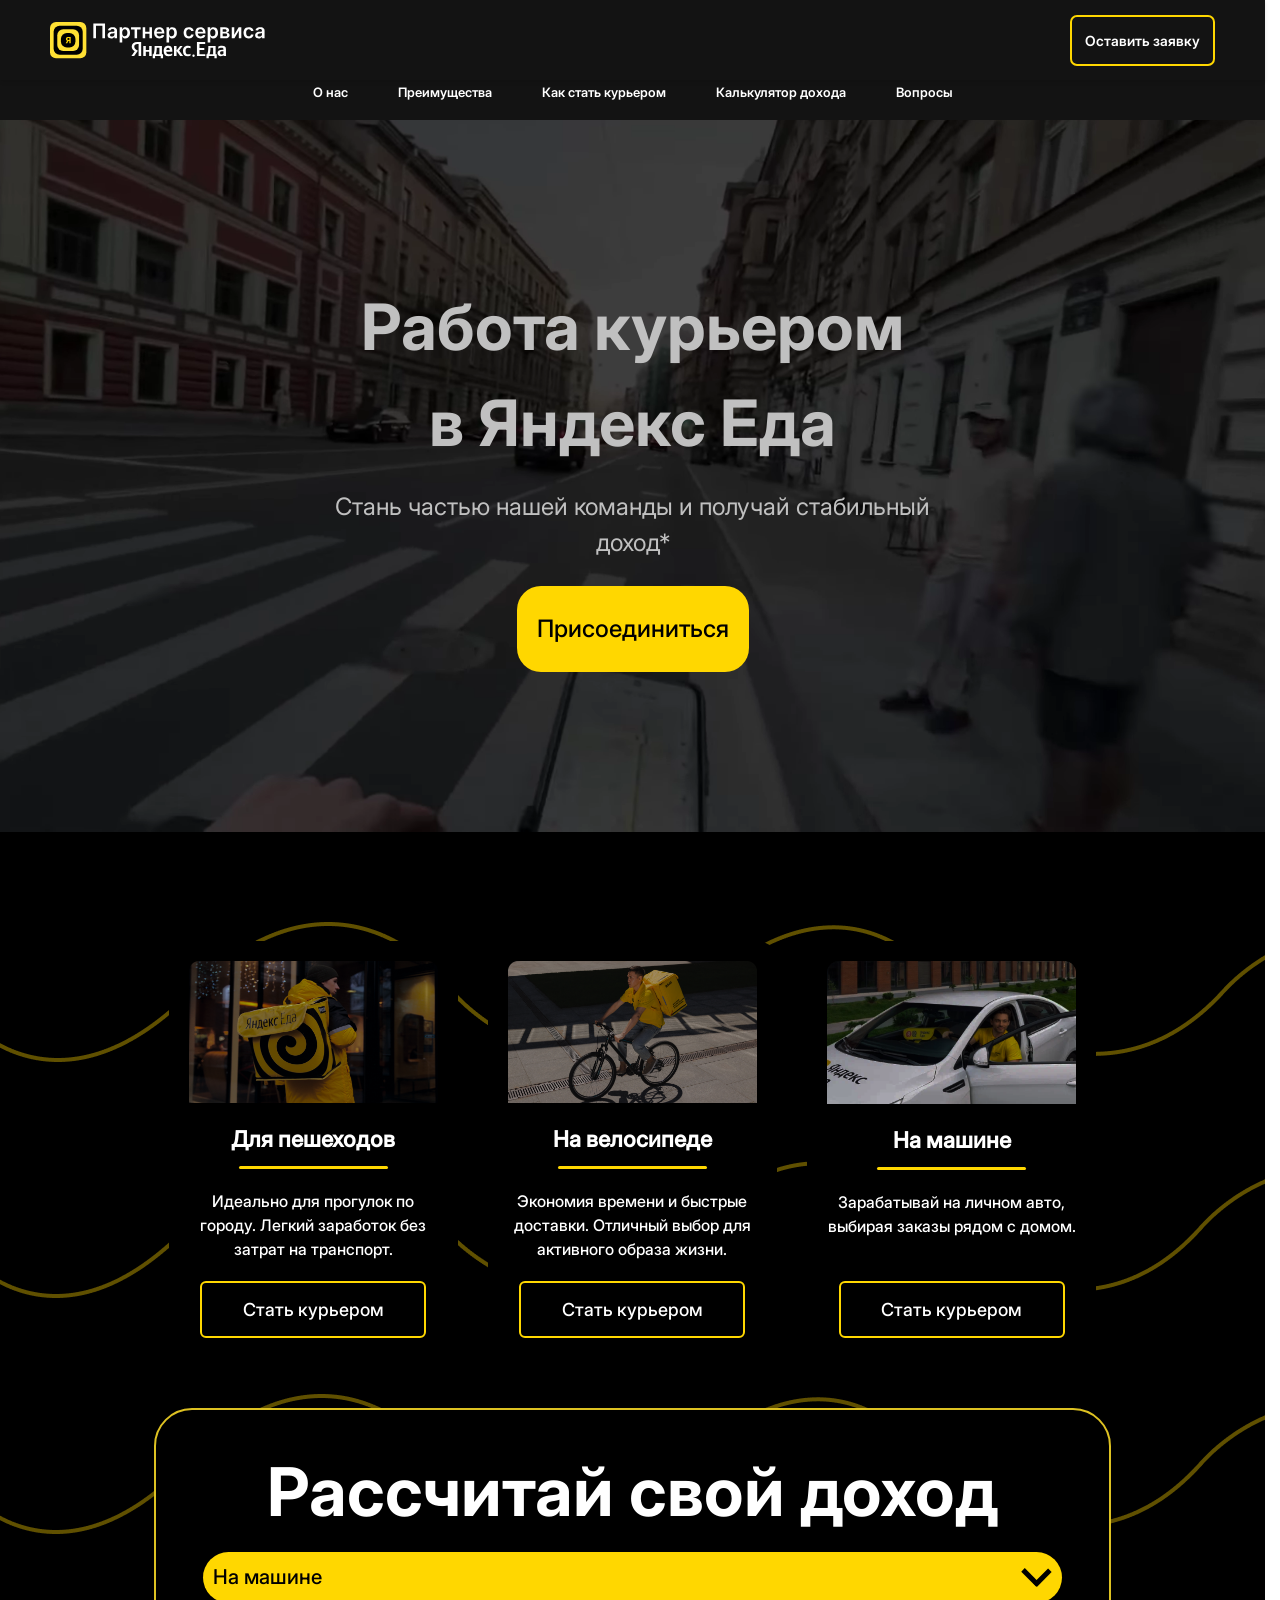
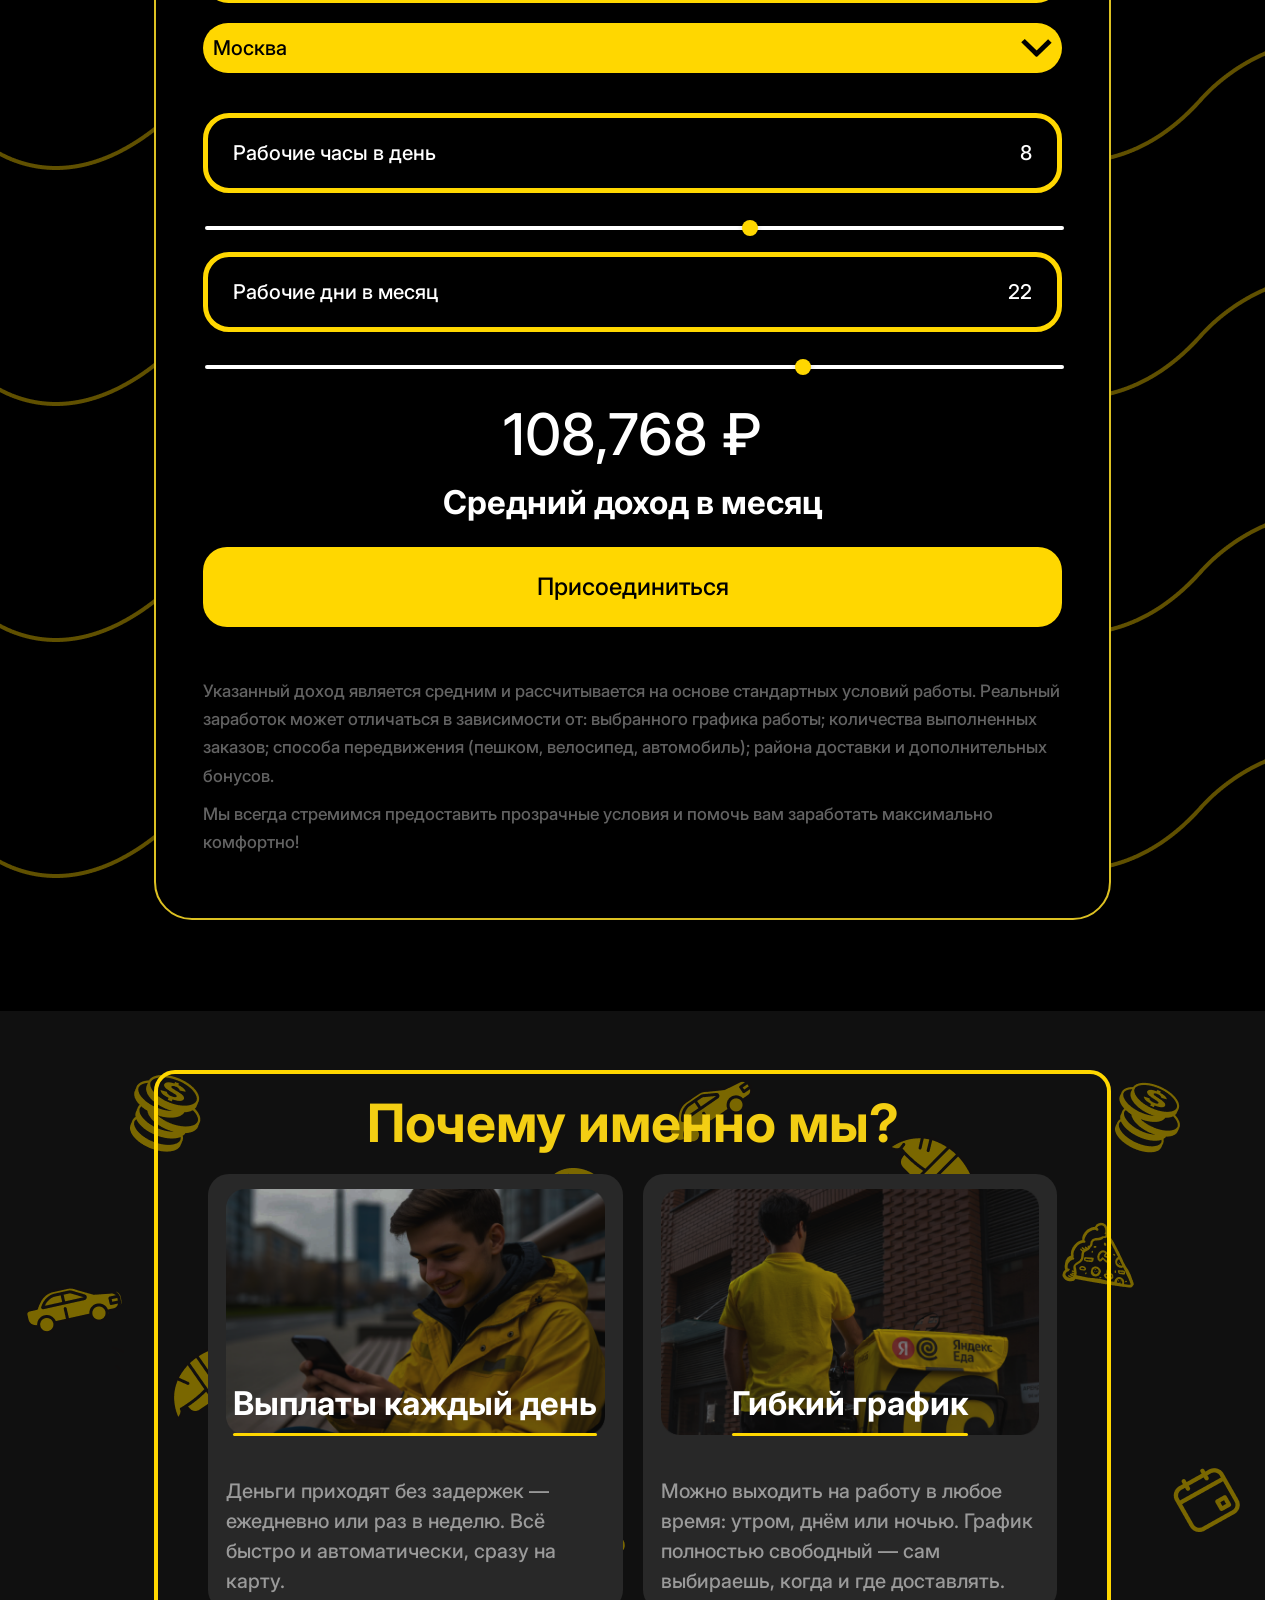
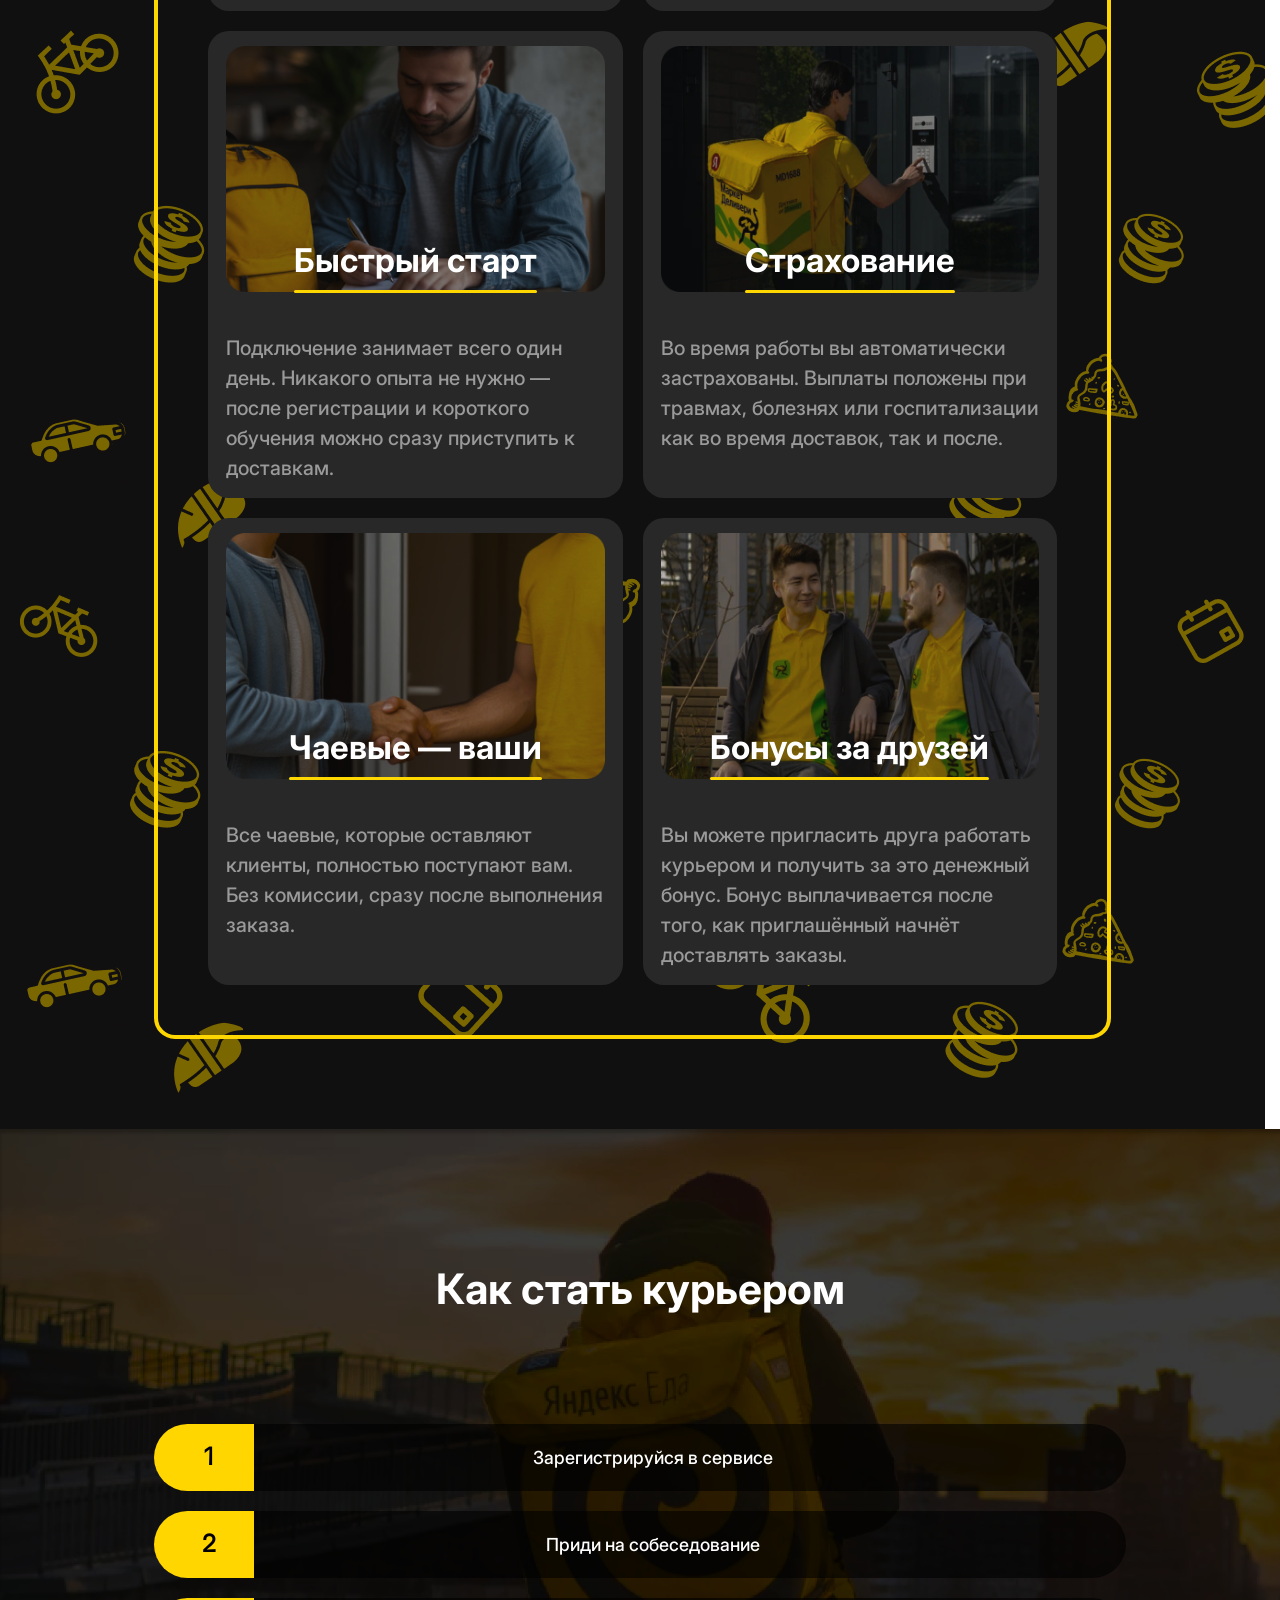
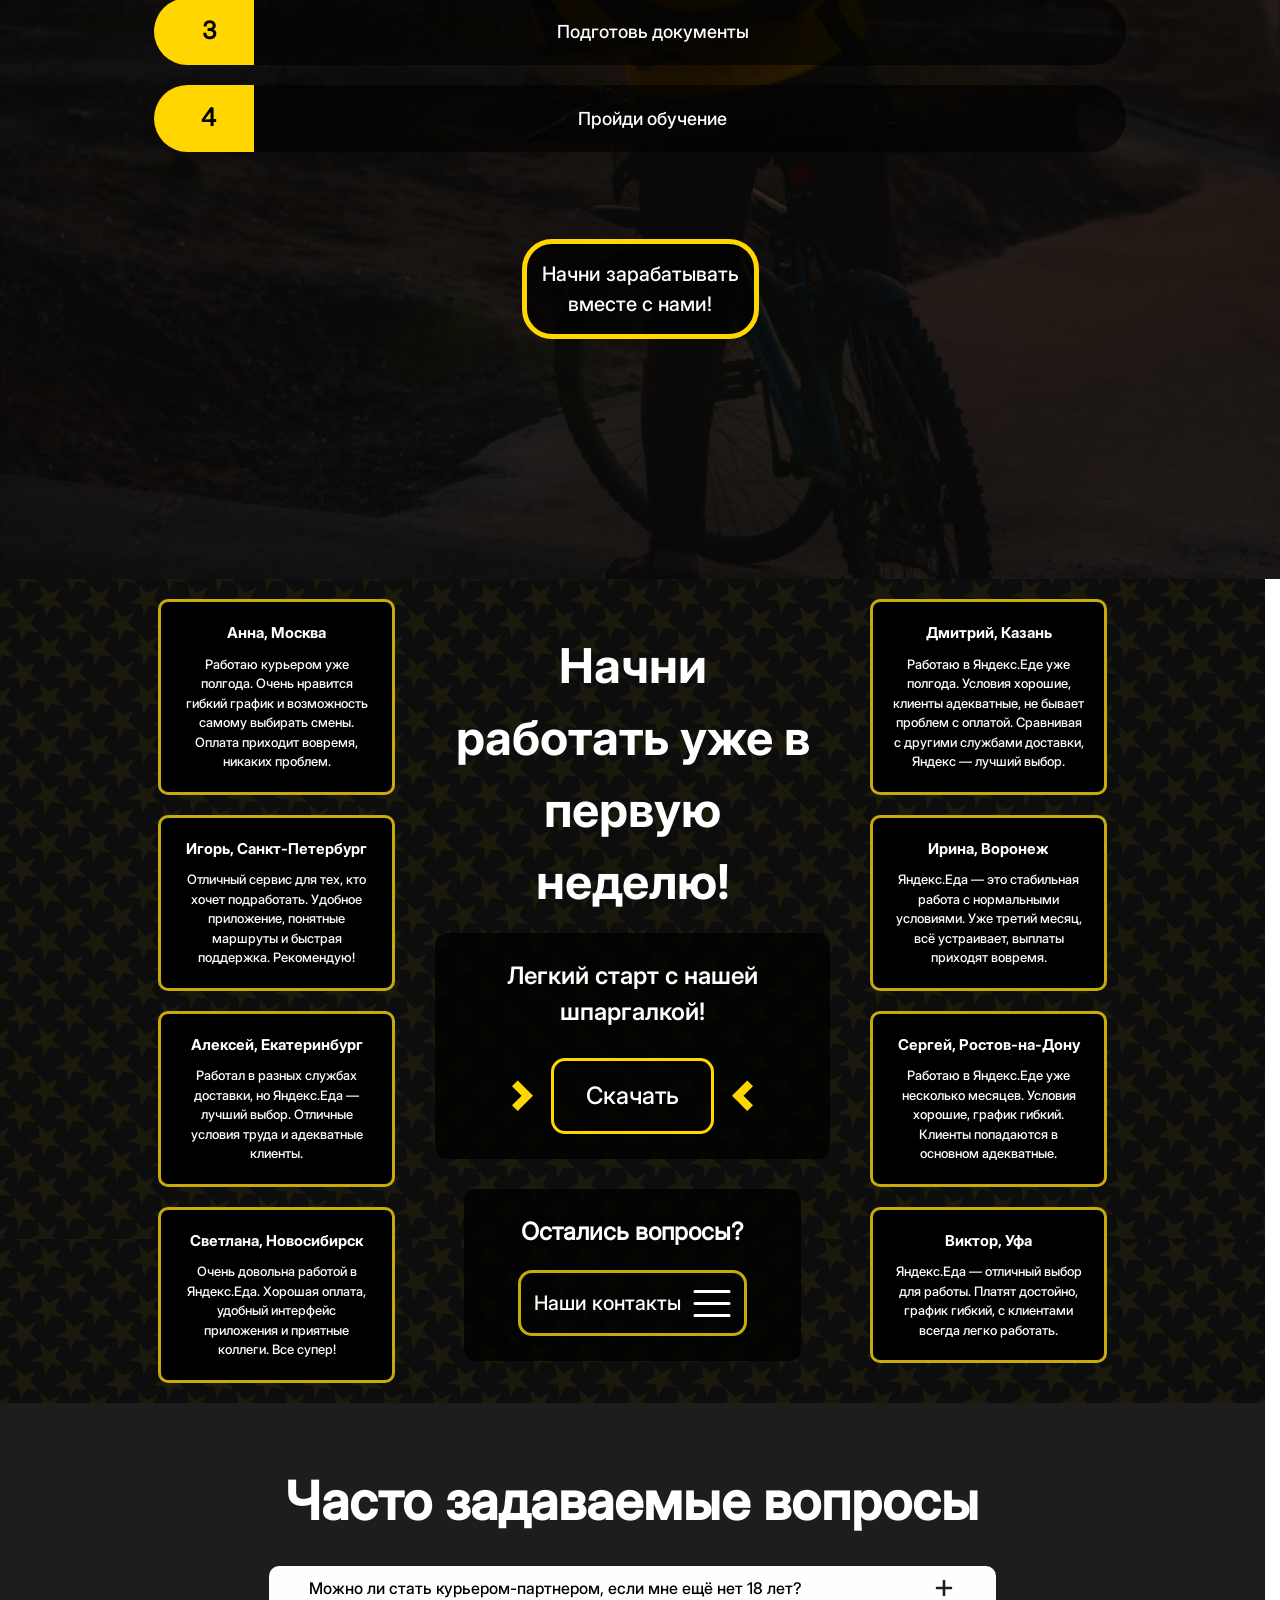
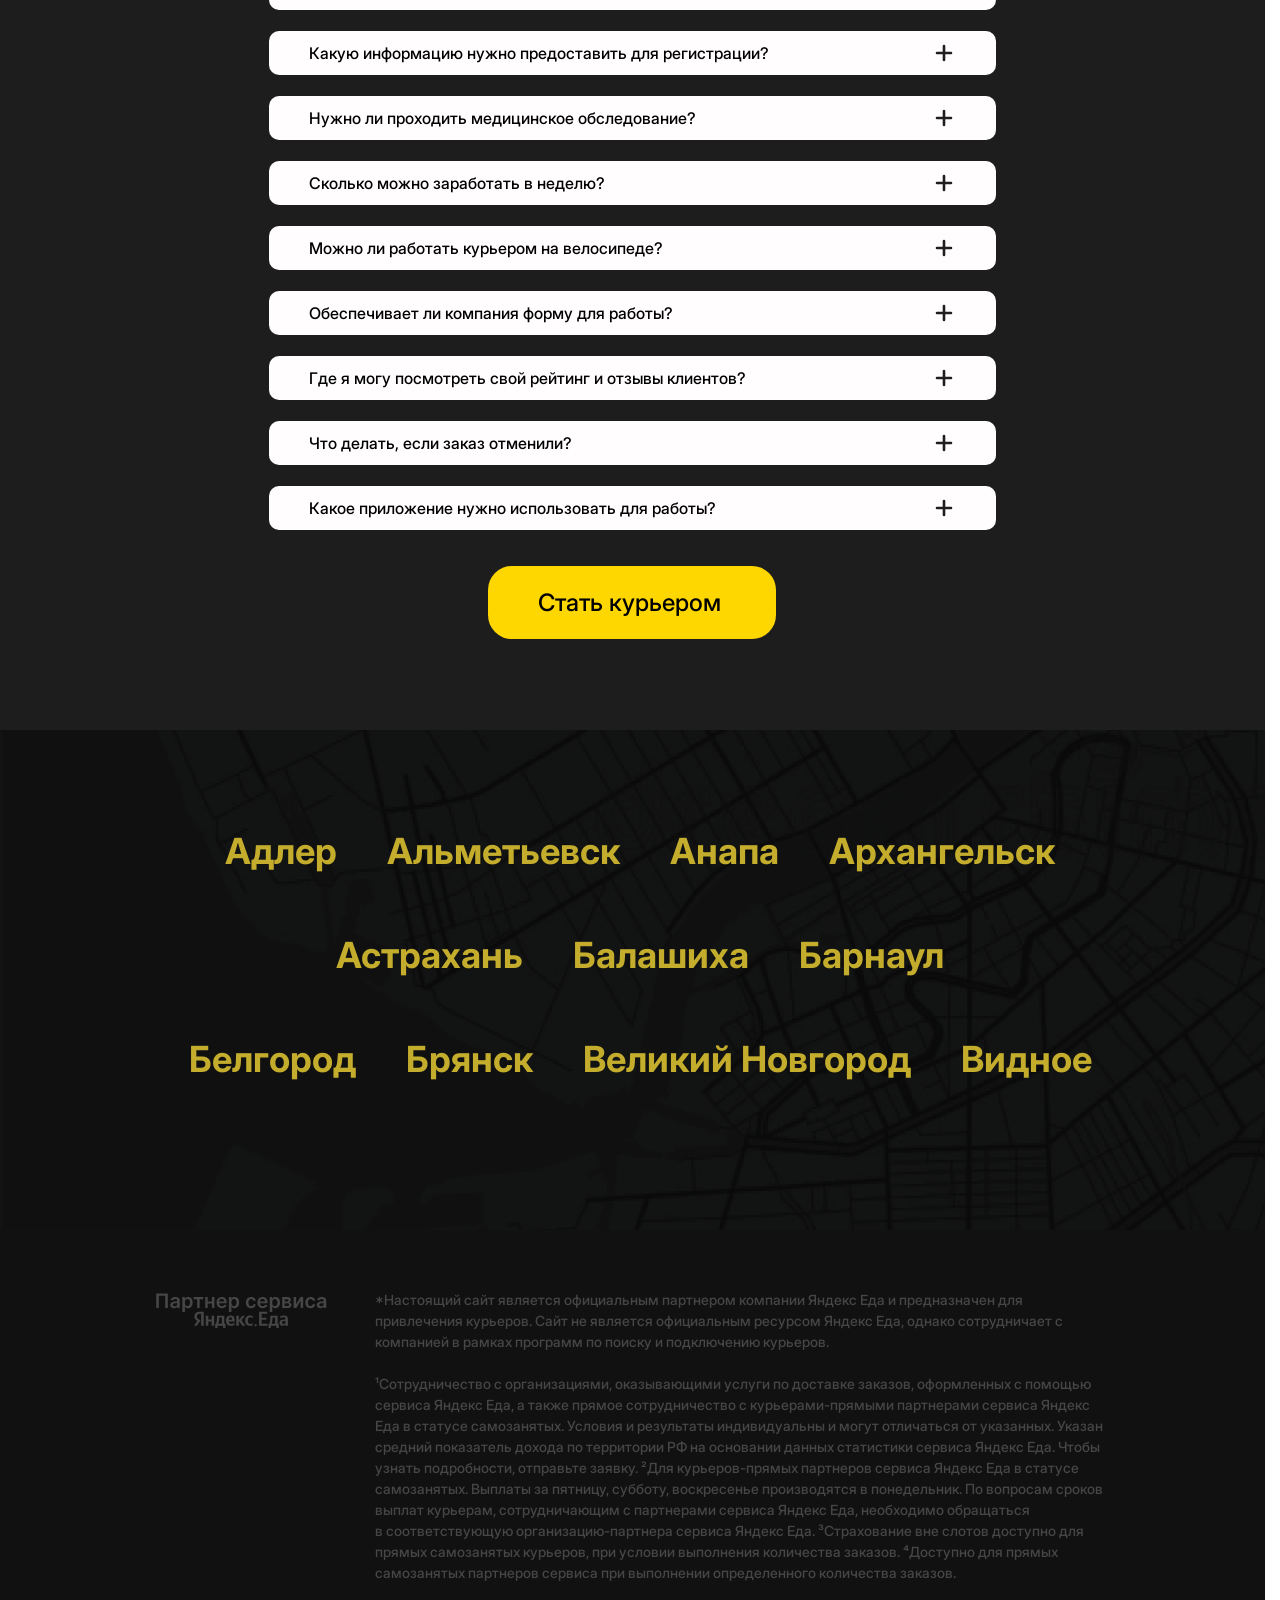
==== commit 9ee1ea4d: "234" ====
--- a/index.html
+++ b/index.html
@@ -83,7 +83,7 @@
         <div class="logo">
           <a href="index.html">
             <img
-              src="static/img/fixLogo.svg"
+              src="static/img/fixLogo2.svg"
               alt="Логотип Яндекс - Партнёр доставки"
             />
           </a>
--- a/static/css/style1.css
+++ b/static/css/style1.css
@@ -246,8 +246,7 @@
 }
 
 .logo {
-  height: 39px;
-  width: 162px;
+
 }
 .header_list-menu {
   display: flex;
@@ -361,8 +360,8 @@
   }
 
   .logo {
-    height: 37px;
-    width: 154px;
+    height: 90%;
+    width: 90%;
   }
 }
 @media (max-width: 480px) {
@@ -370,8 +369,8 @@
     display: none;
   }
   .logo {
-    height: 30px;
-    width: 125px;
+    height: 80%;
+    width: 80%;
   }
   header {
     padding: 0 30px;
@@ -2273,7 +2272,9 @@
   .help_info-start {
     width: 80%;
   }
-
+  .telegram-button{
+    display: block;
+  }
   .help_info-support {
     width: auto;
     margin-inline: 30px;
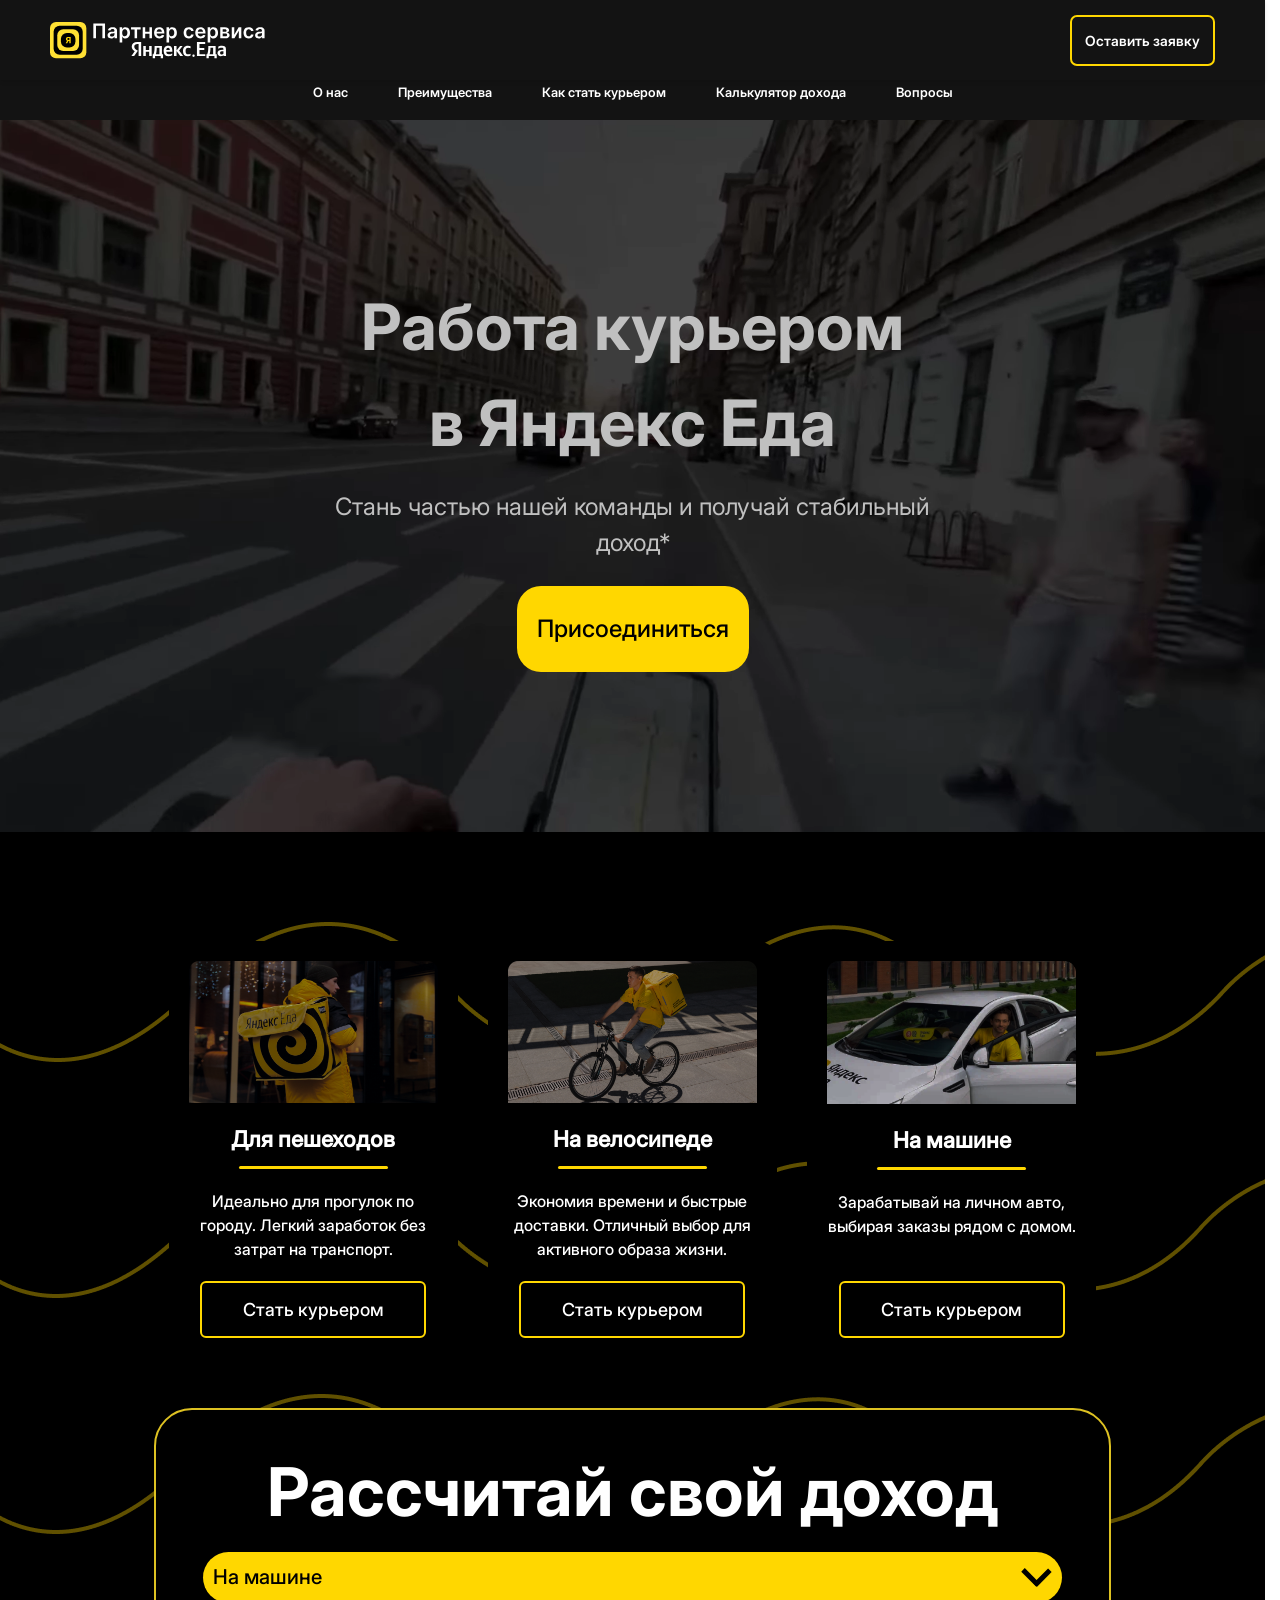
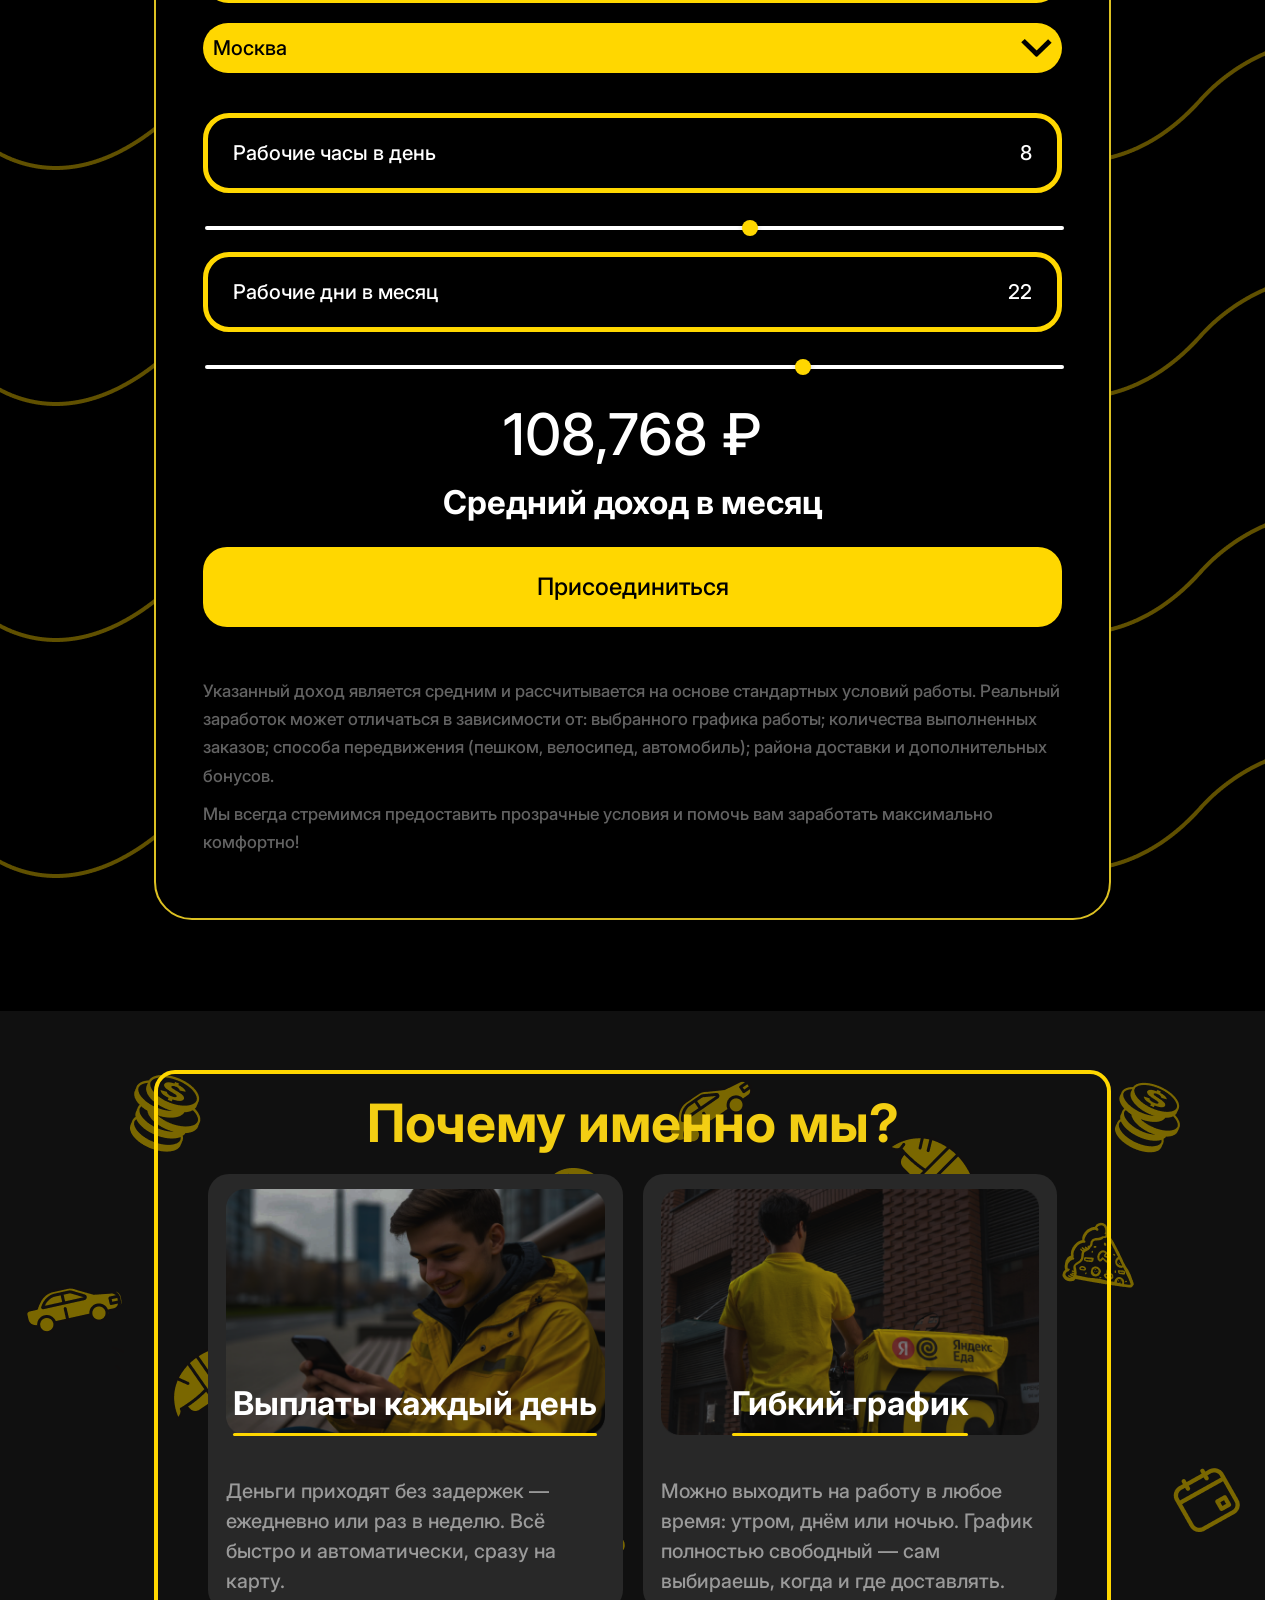
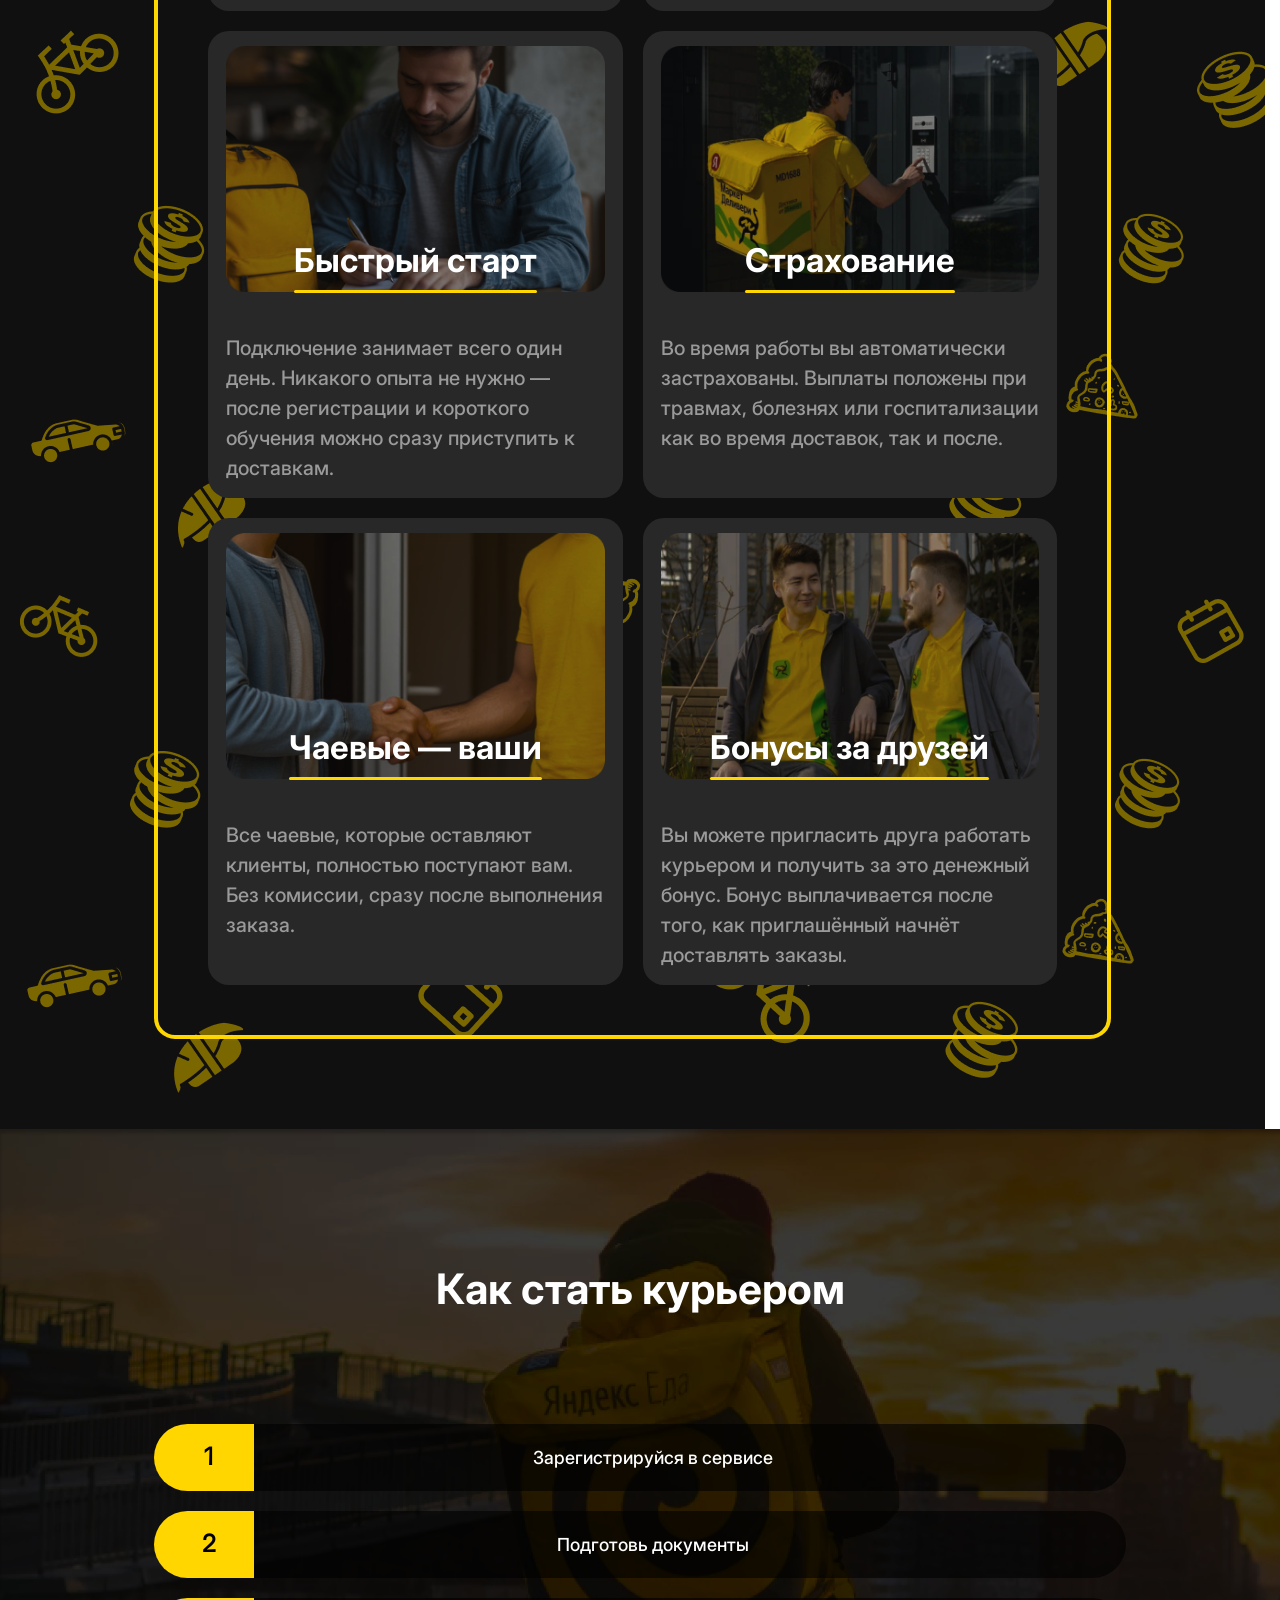
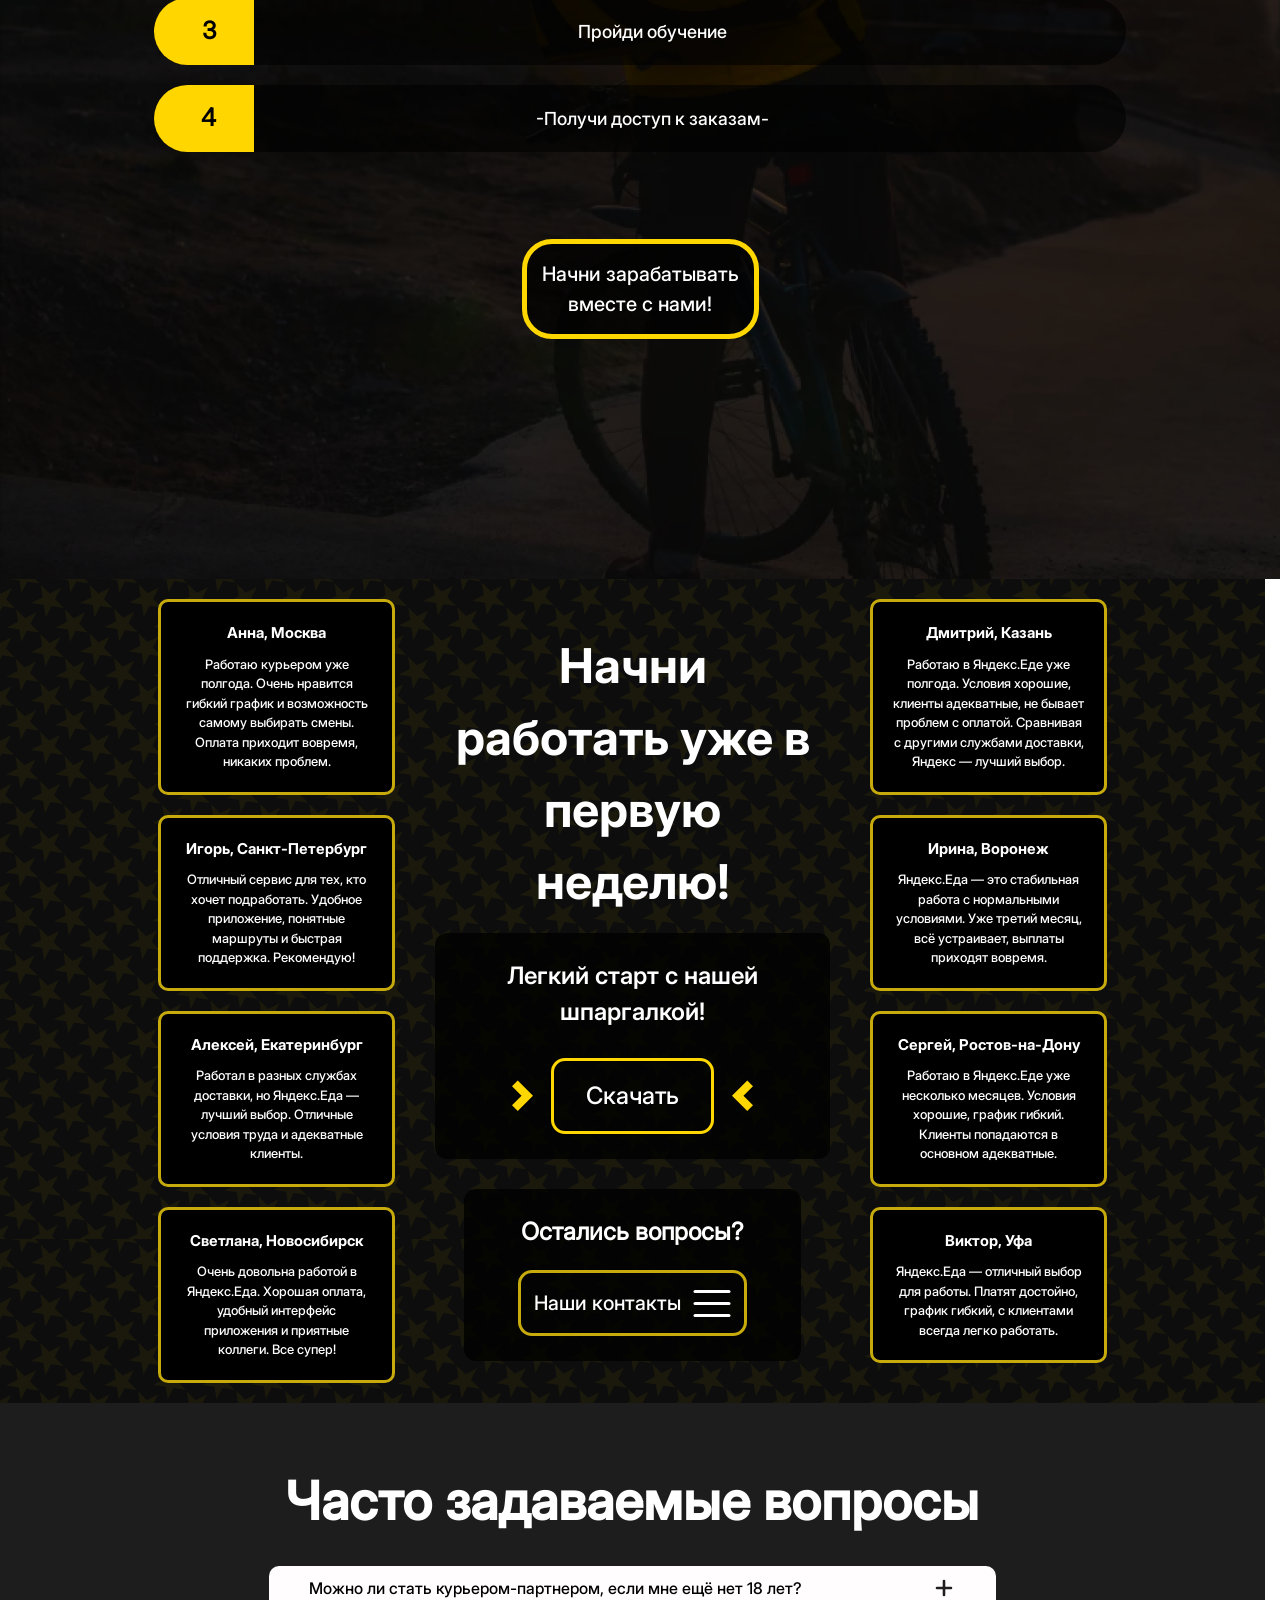
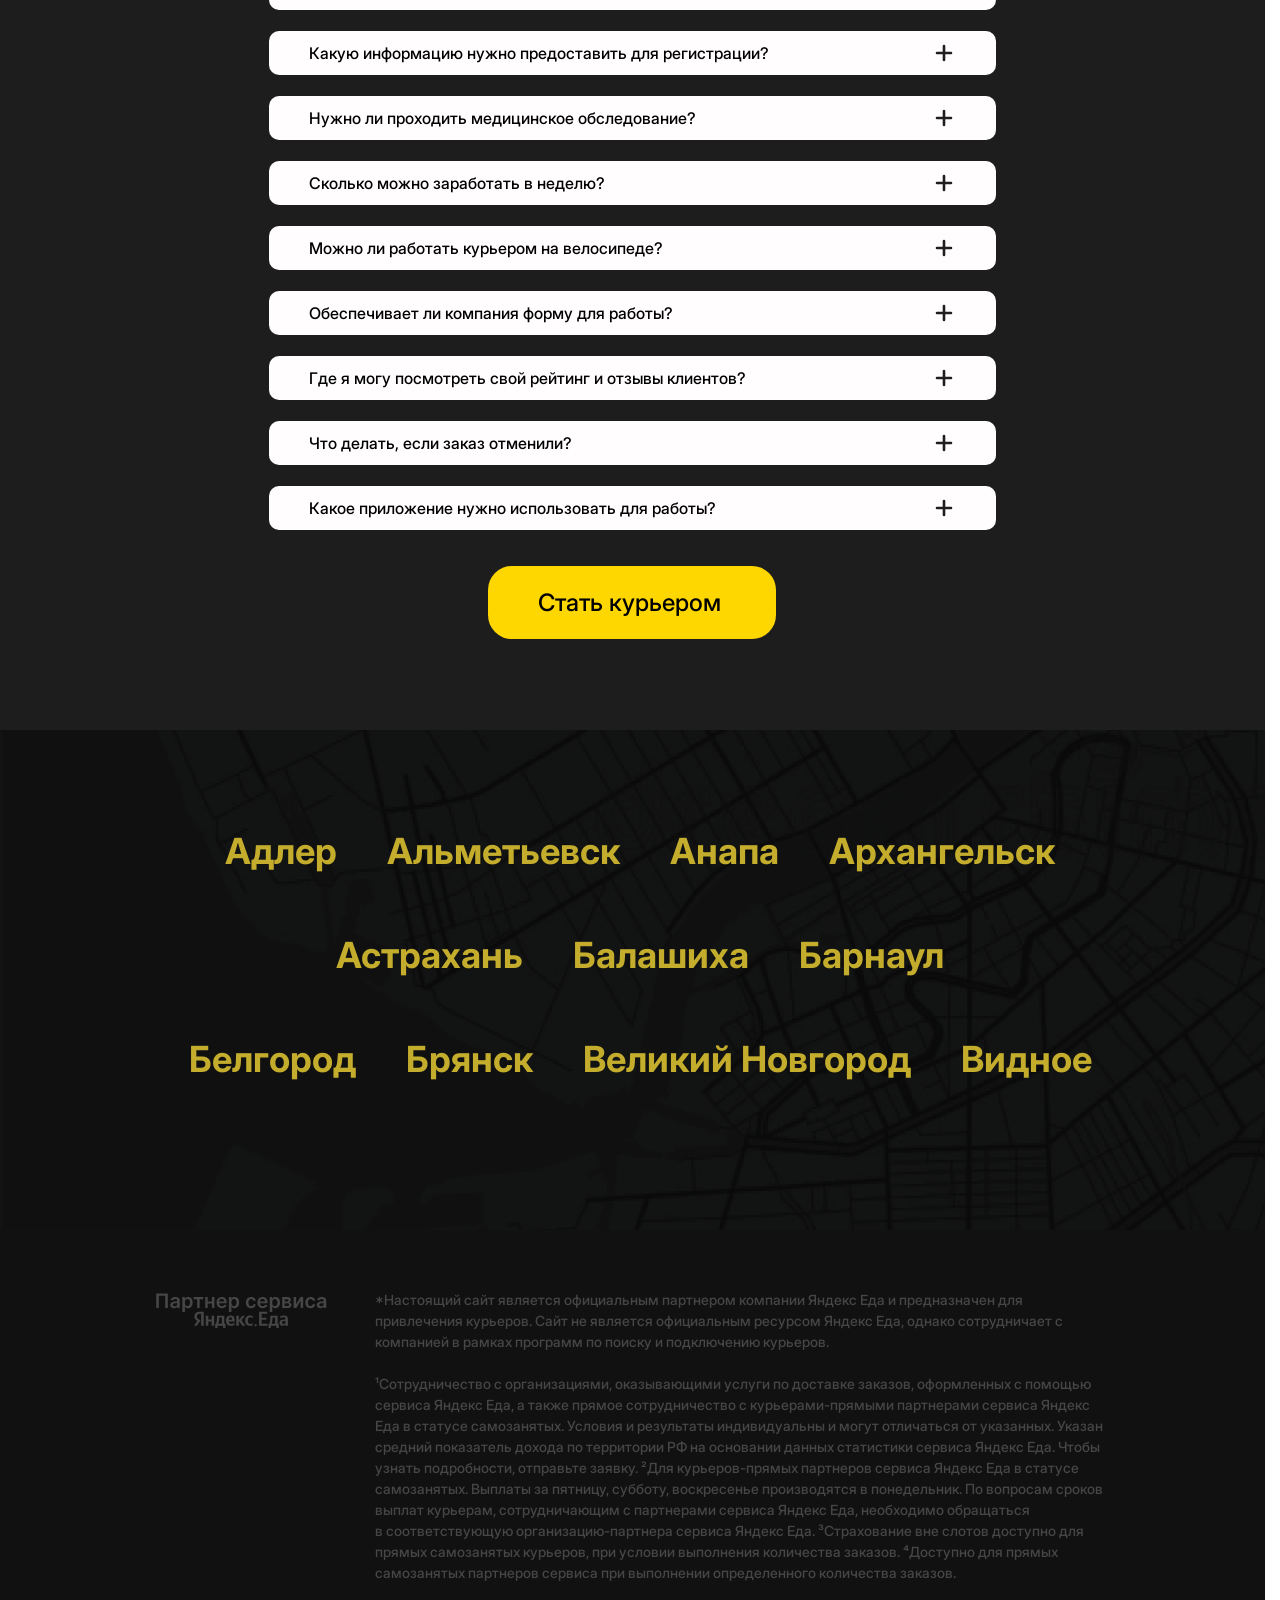
==== commit 7a1465f8: "2325" ====
--- a/index.html
+++ b/index.html
@@ -677,15 +677,15 @@
             </div>
             <div class="step" id="two">
               <div class="step-number">2</div>
-              <div class="step-text">Приди на собеседование</div>
+              <div class="step-text">Подготовь документы</div>
             </div>
             <div class="step" id="three">
               <div class="step-number">3</div>
-              <div class="step-text">Подготовь документы</div>
+              <div class="step-text">Пройди обучение</div>
             </div>
             <div class="step" id="four">
               <div class="step-number">4</div>
-              <div class="step-text">Пройди обучение</div>
+              <div class="step-text">-Получи доступ к заказам-</div>
             </div>
           </div>
         </div>
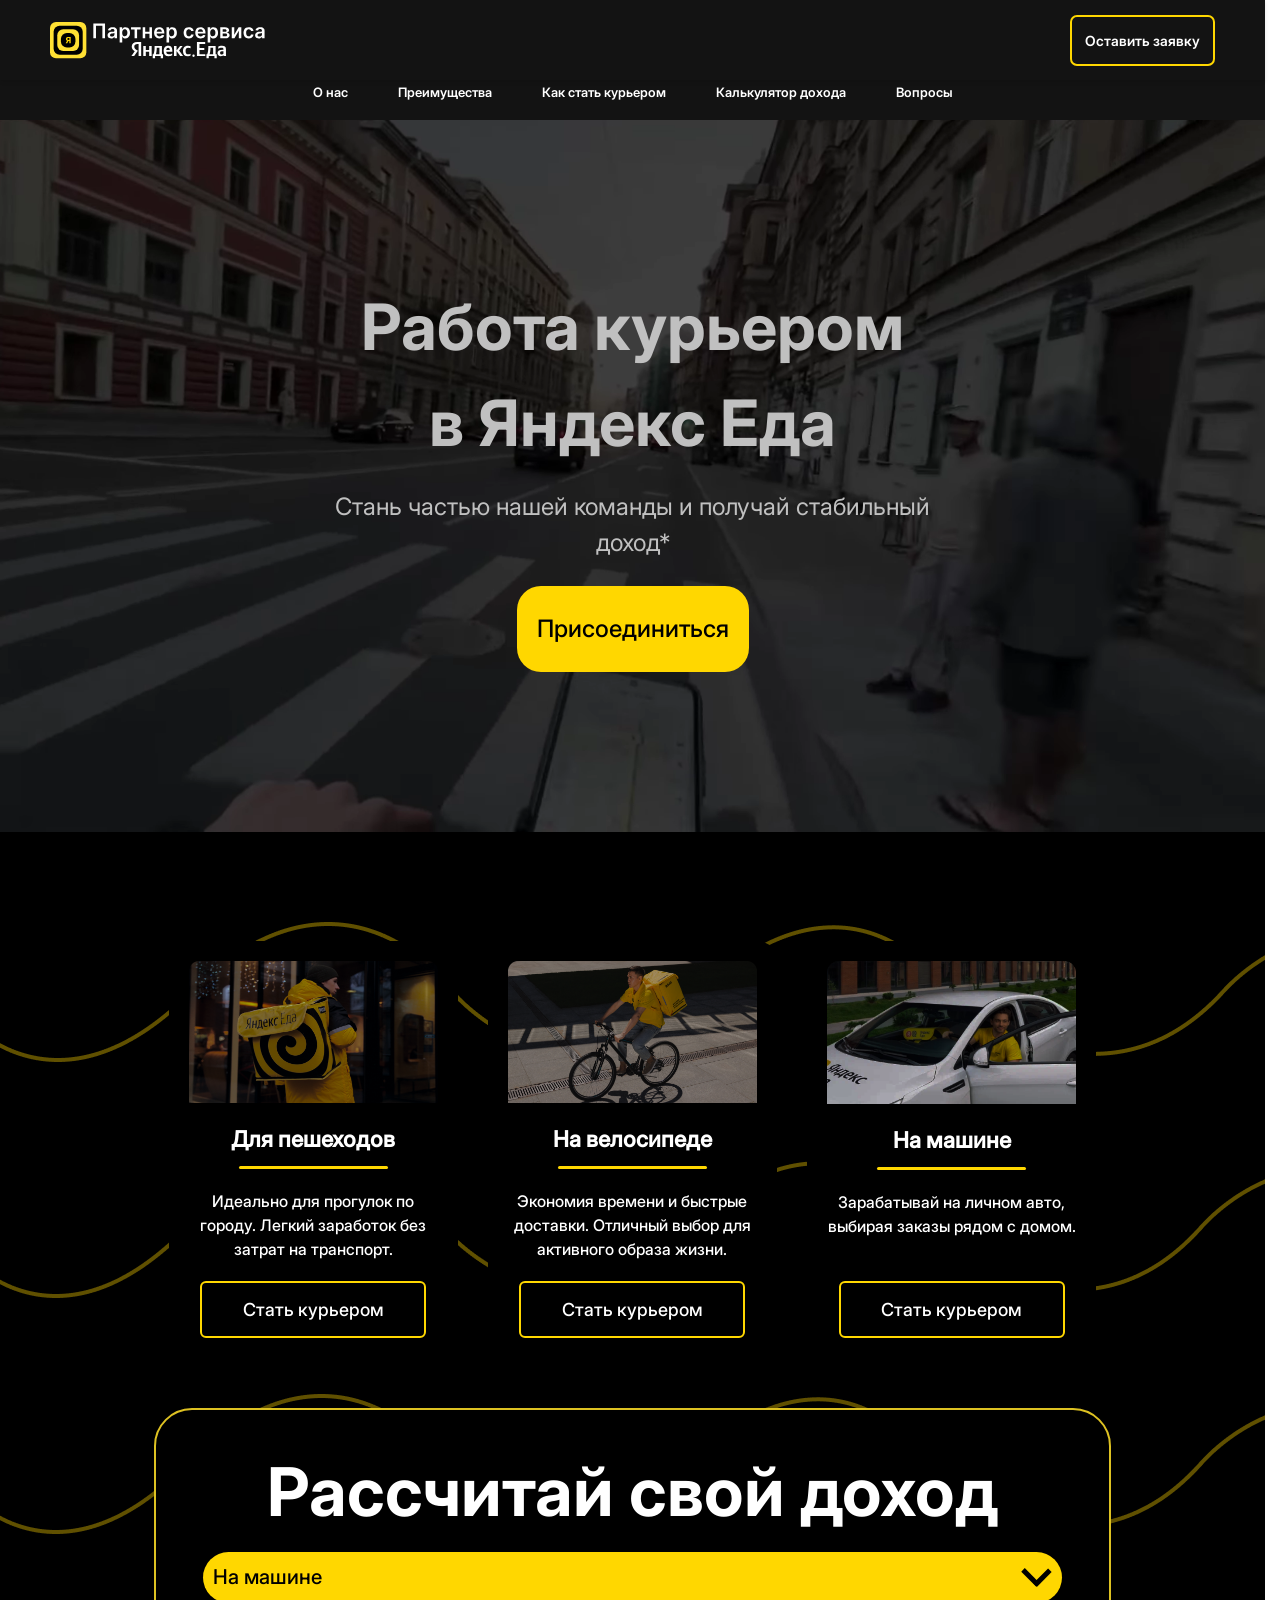
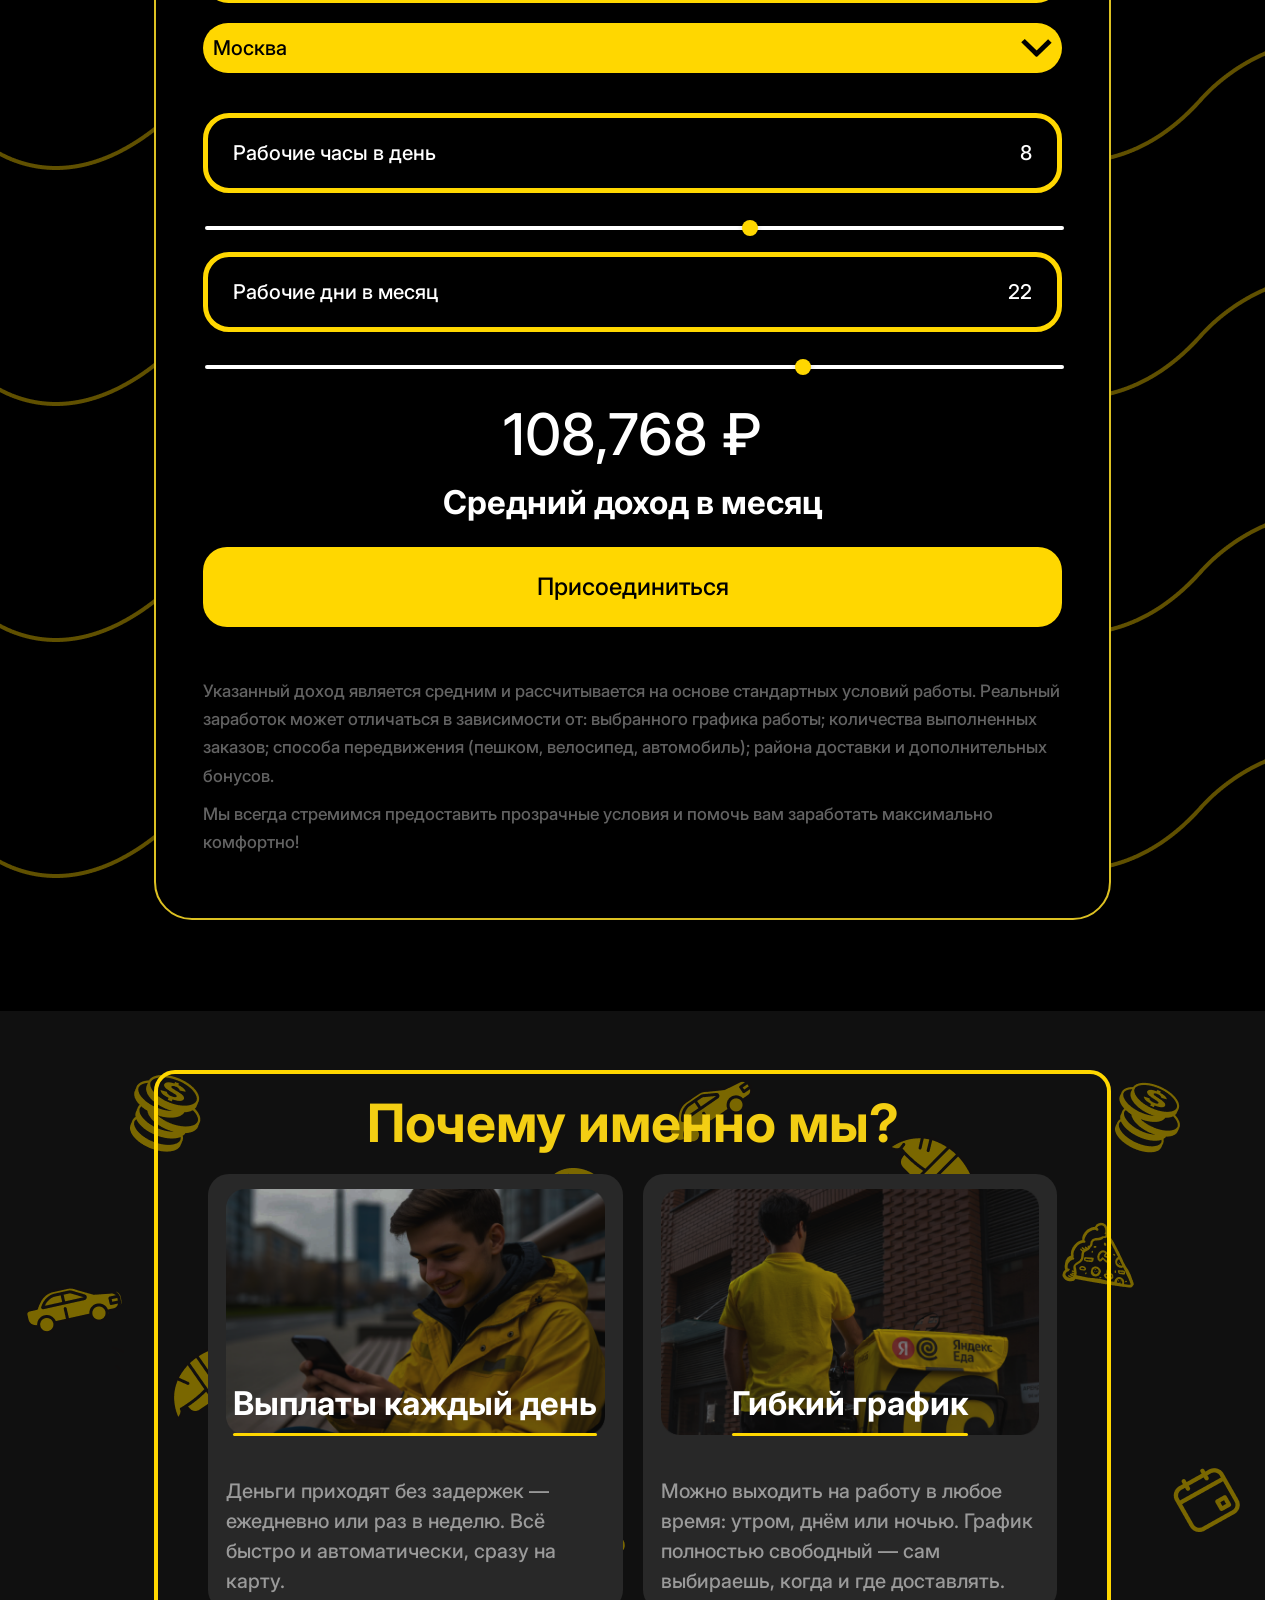
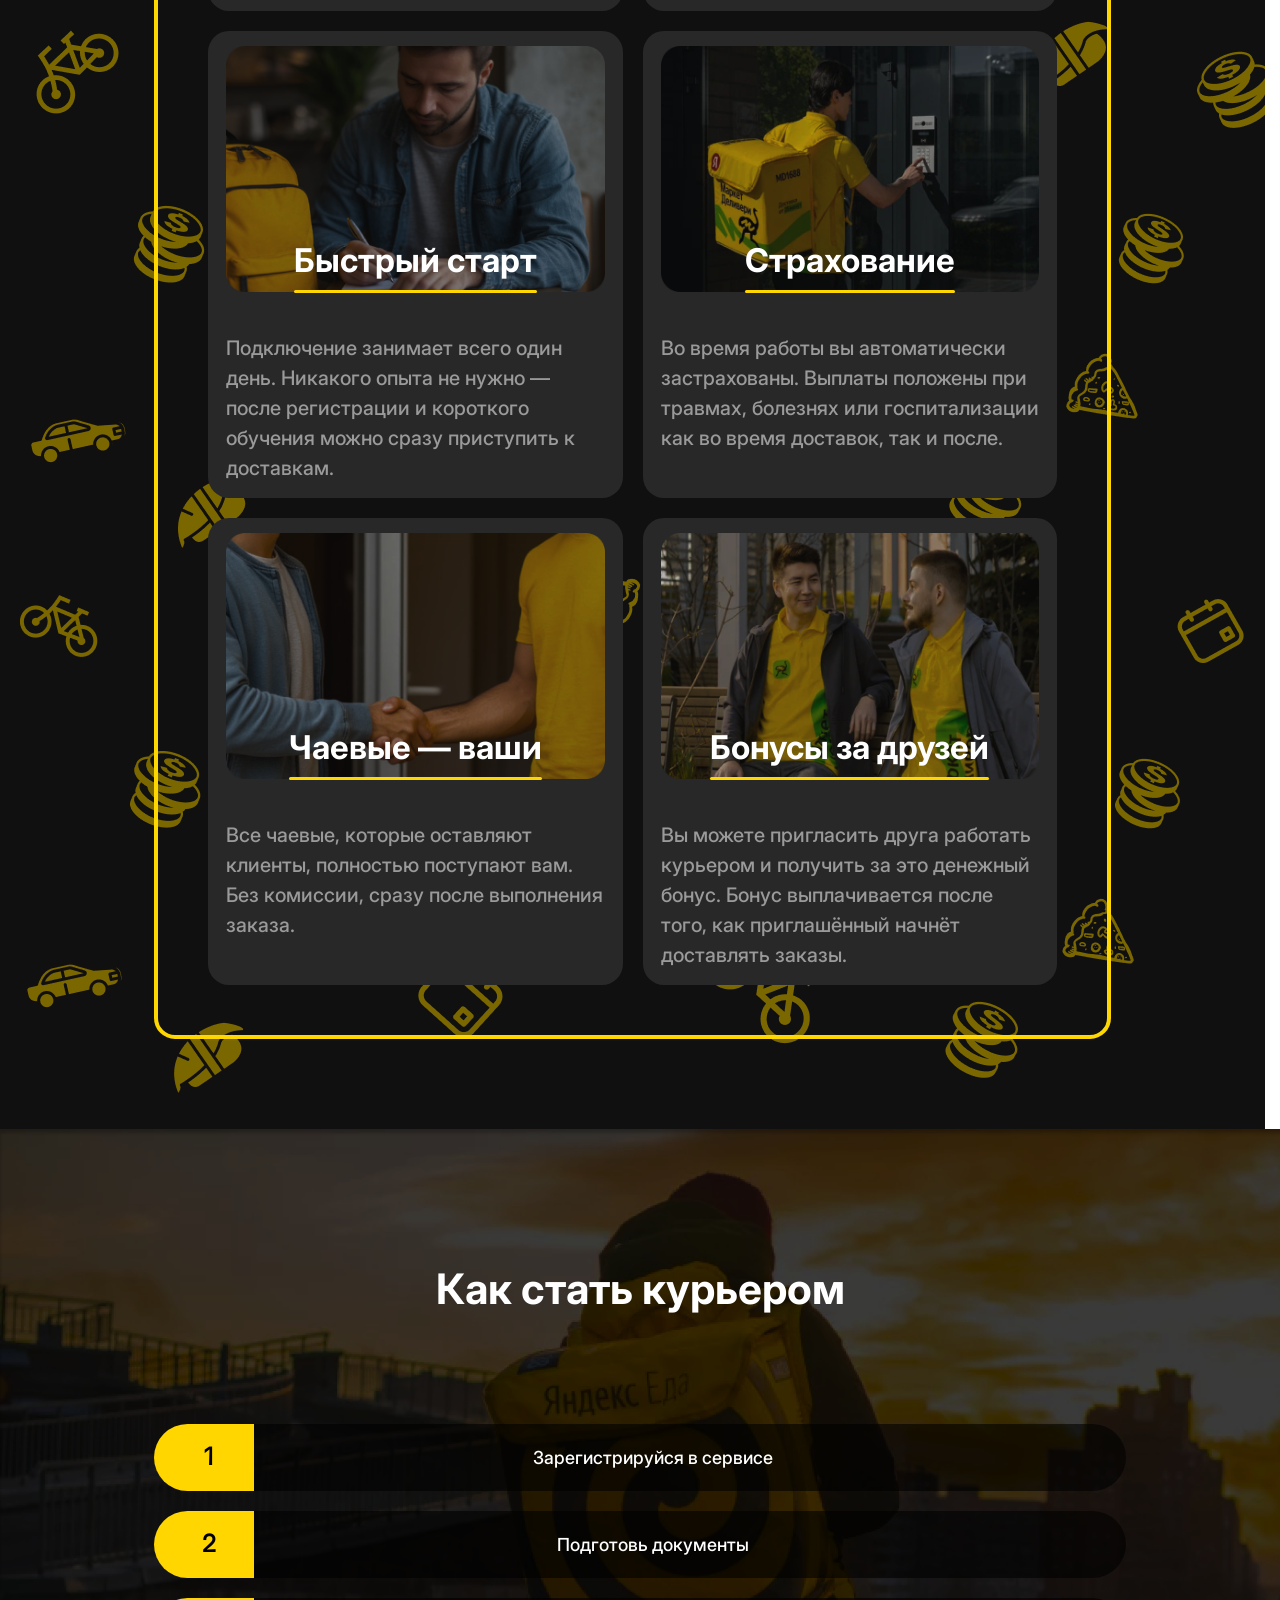
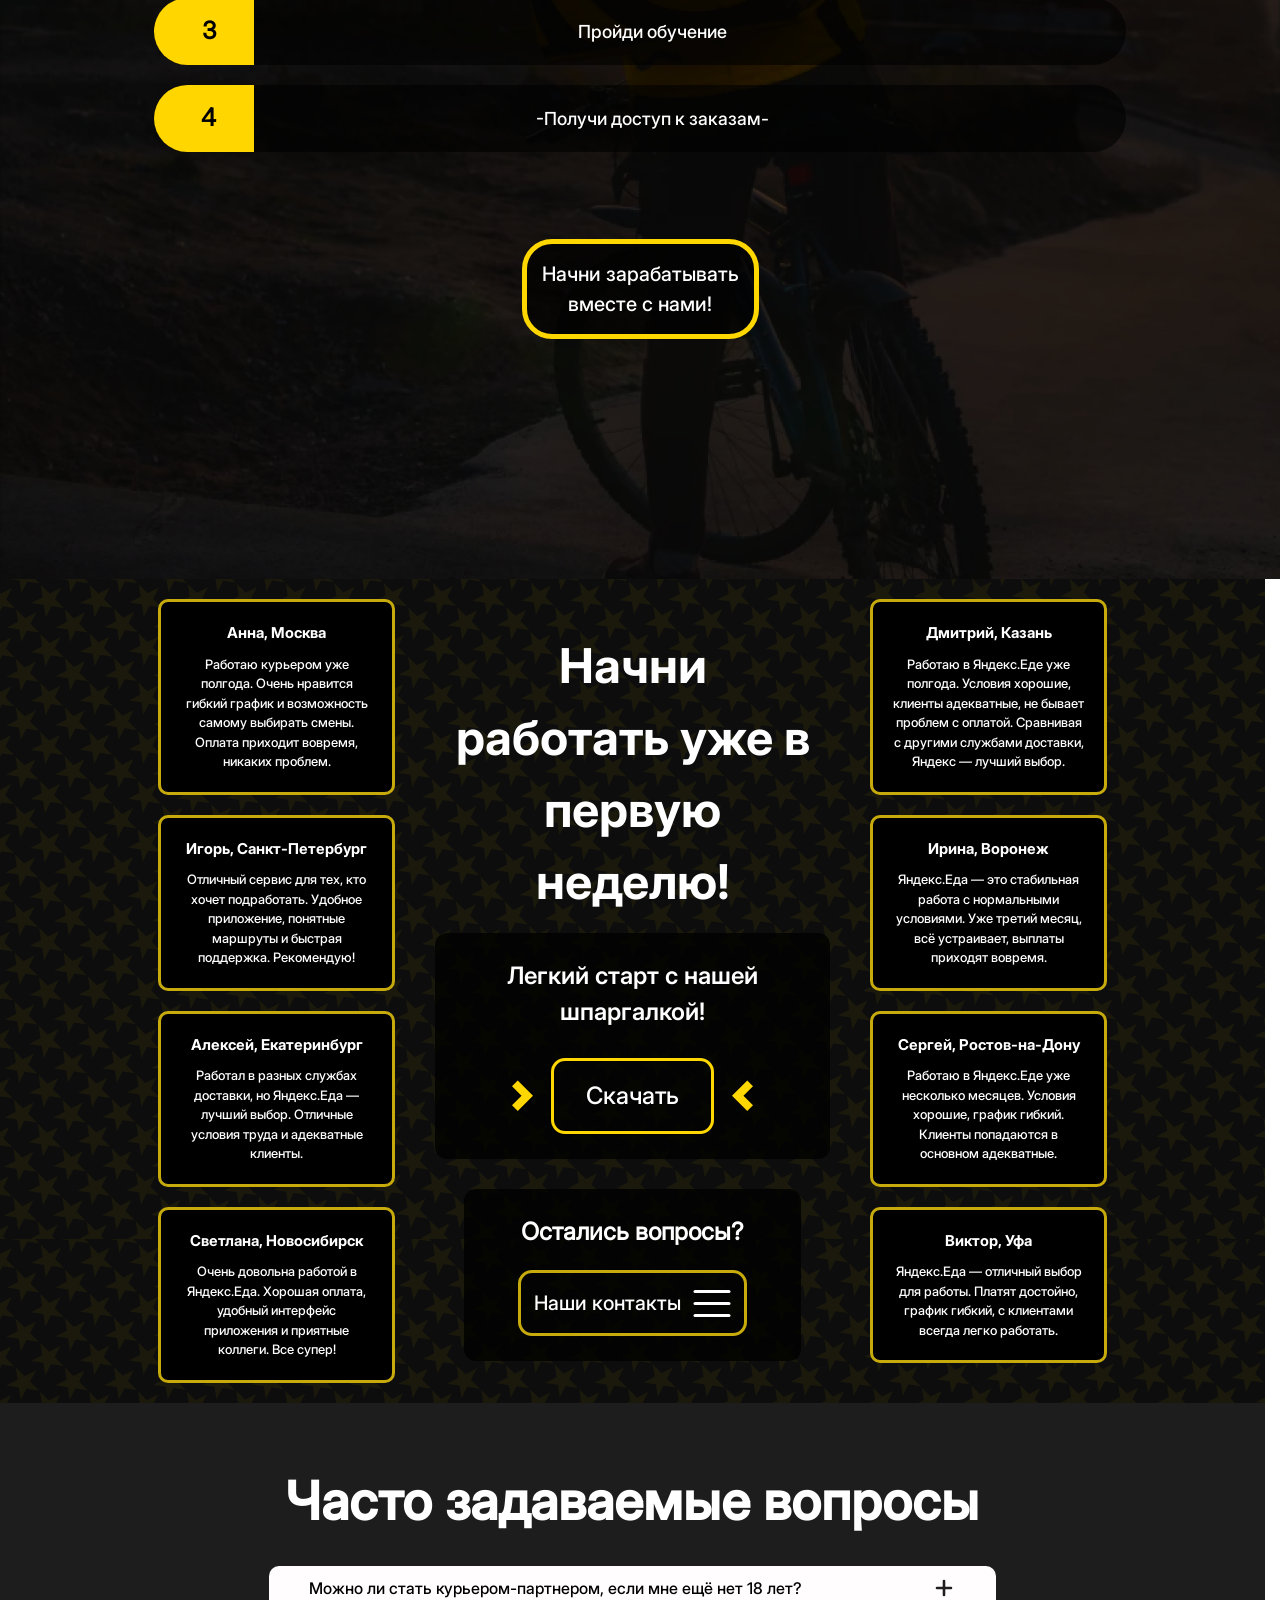
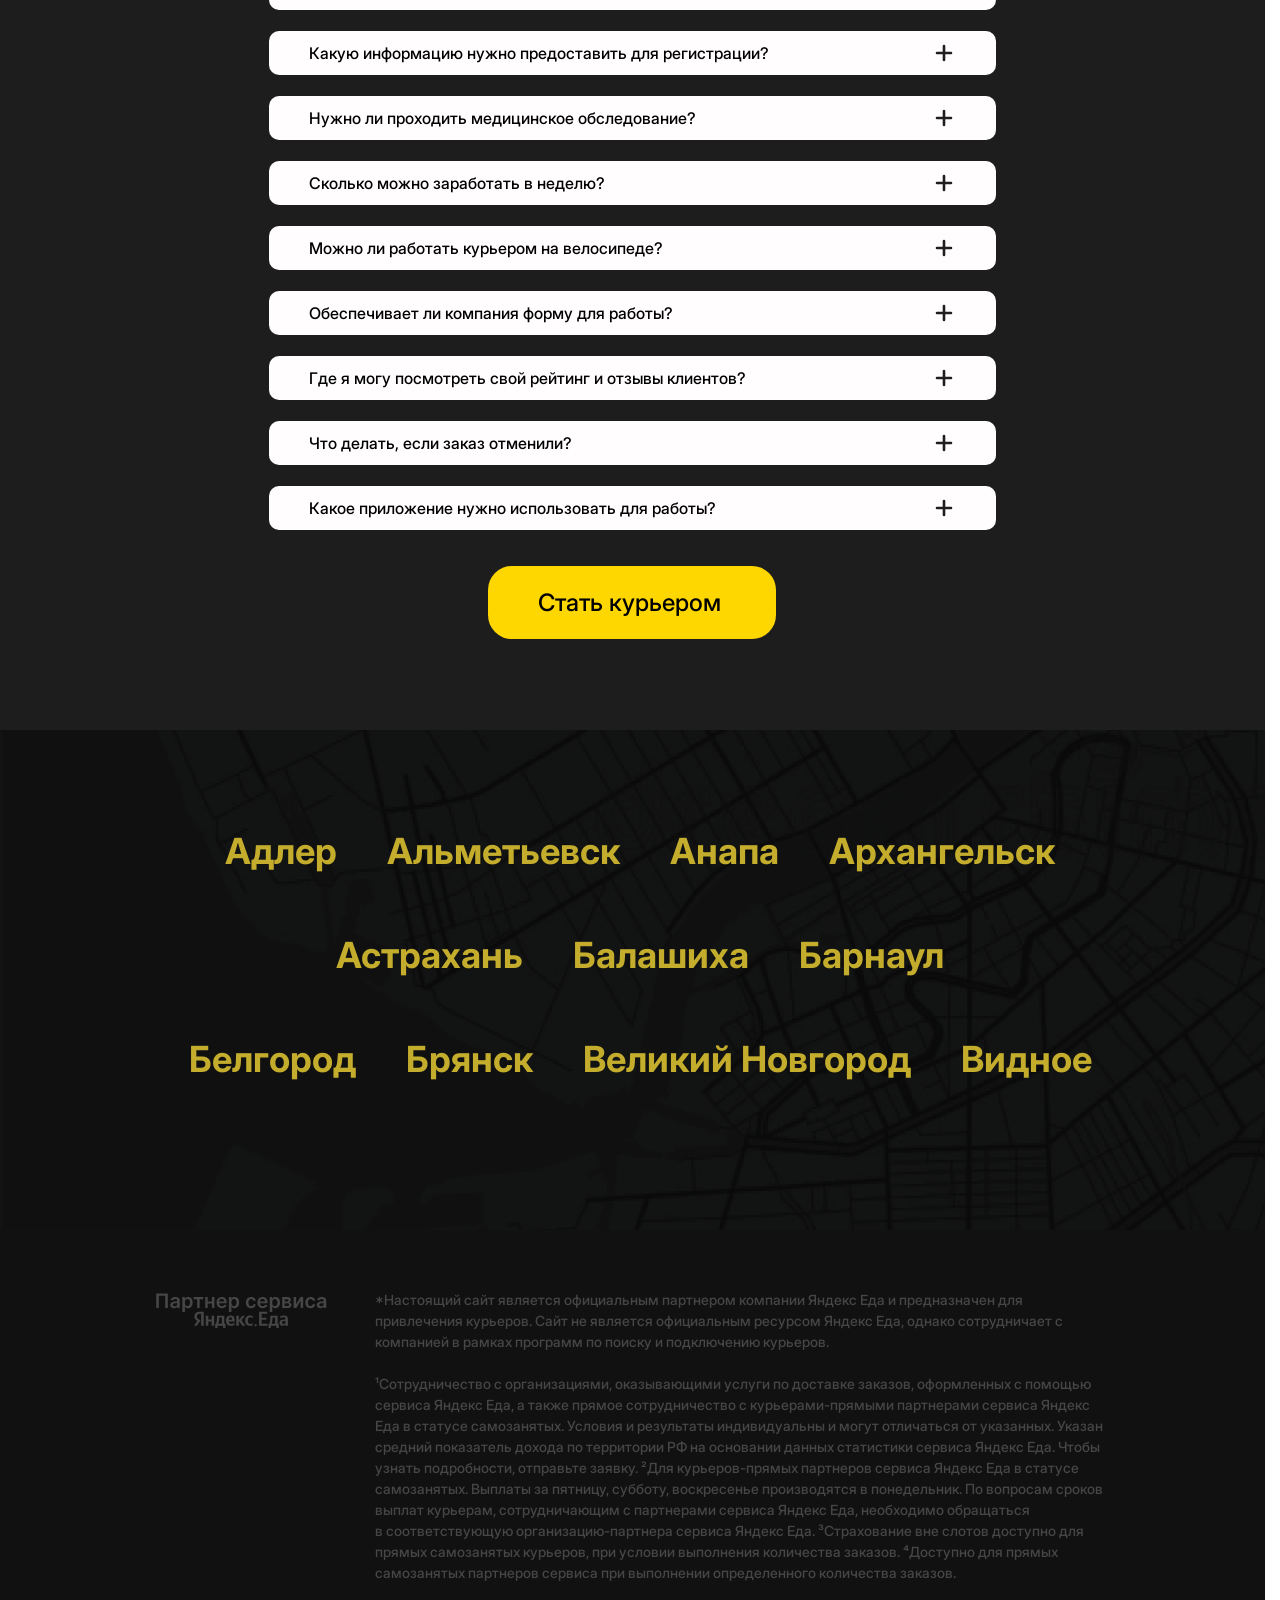
==== commit 4ac4eaa1: "1234" ====
--- a/index.html
+++ b/index.html
@@ -3,7 +3,9 @@
   <head>
     <meta charset="UTF-8" />
     <meta name="viewport" content="width=device-width, initial-scale=1.0" />
-    <title>Работа Курьером</title>
+    <meta name="description" content="Стань курьером Яндекс Про — гибкий график, ежедневные выплаты, высокая оплата. Подработка или постоянная работа в твоём городе. Начни зарабатывать уже сегодня!">
+    <meta name="keywords" content="работа курьером, Яндекс Про, подработка, доставка еды, вакансия курьер, курьер без опыта, гибкий график, работа для студентов, работа в городе, Яндекс курьер">
+    <title>Заработай на мечту легко — вместе с Яндекс Про</title>
     <link
       href="https://fonts.googleapis.com/css2?family=Inter:wght@400;600;800&display=swap"
       rel="stylesheet"
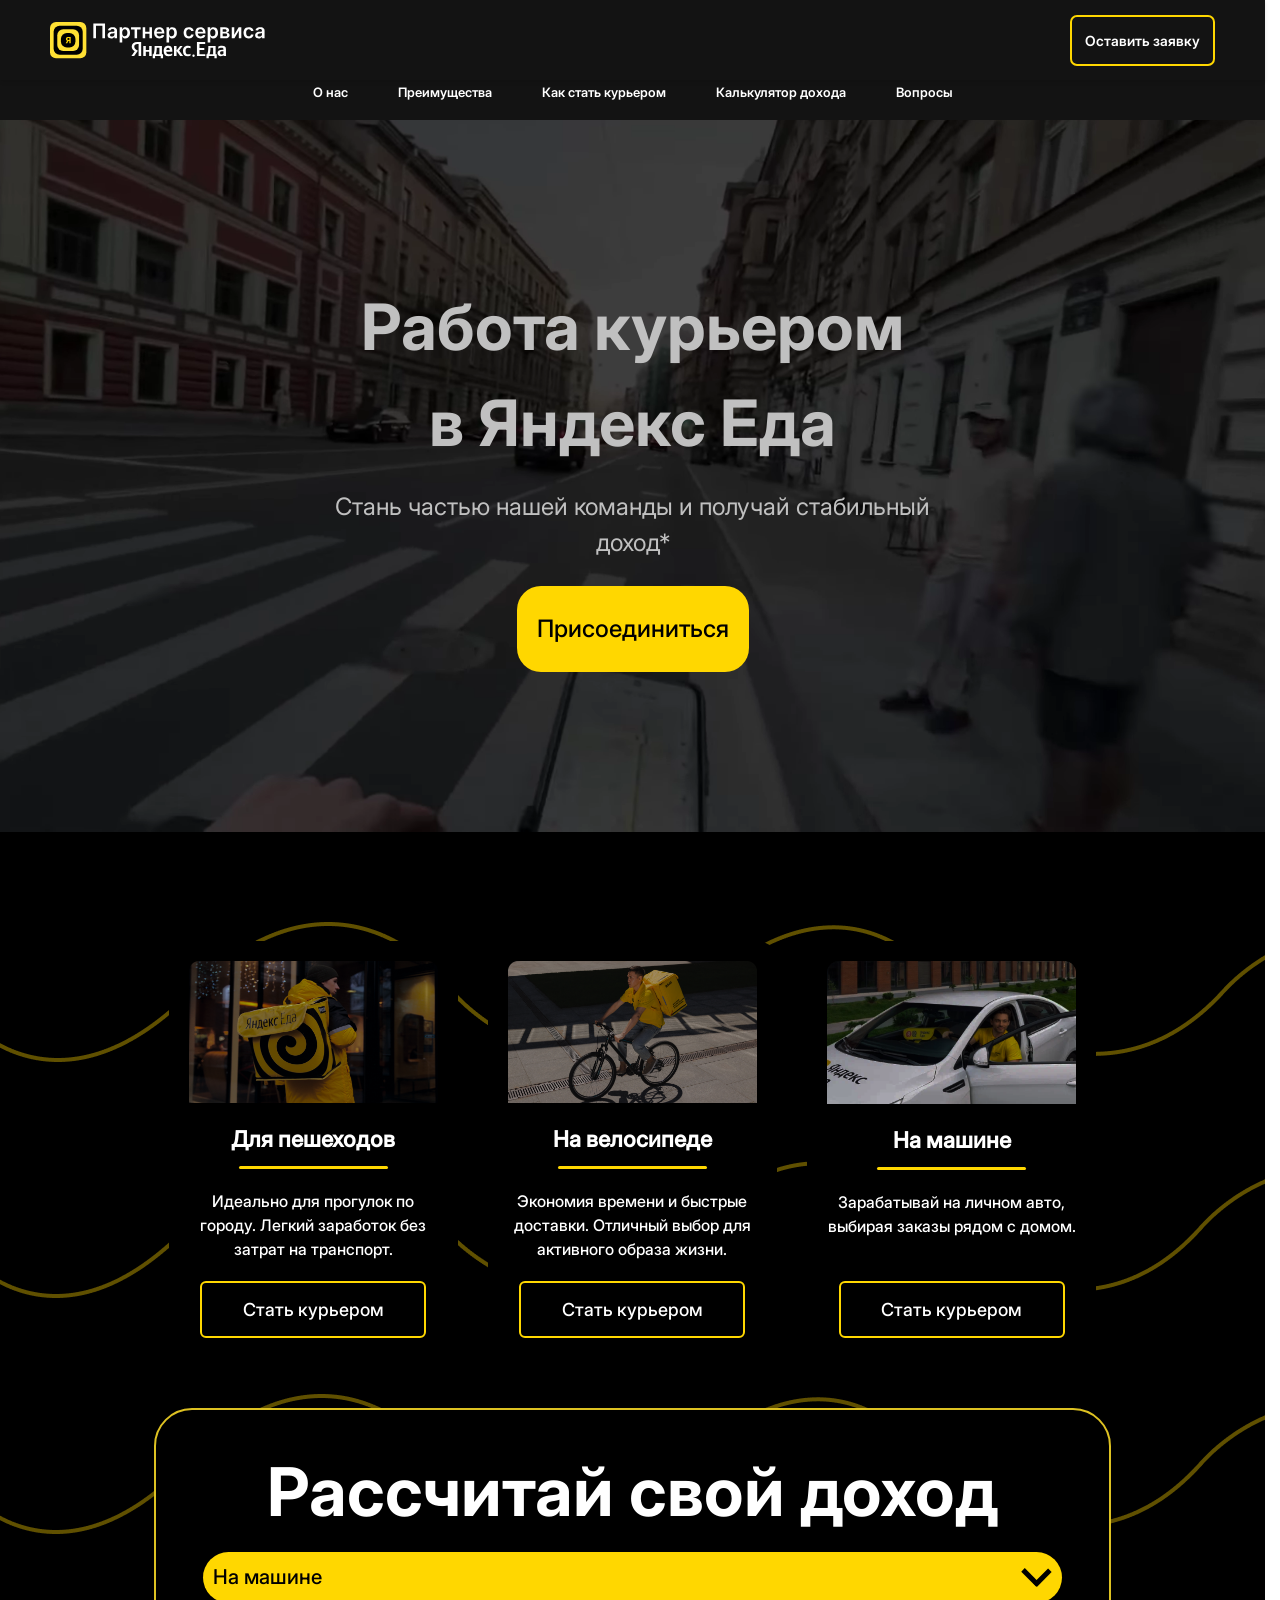
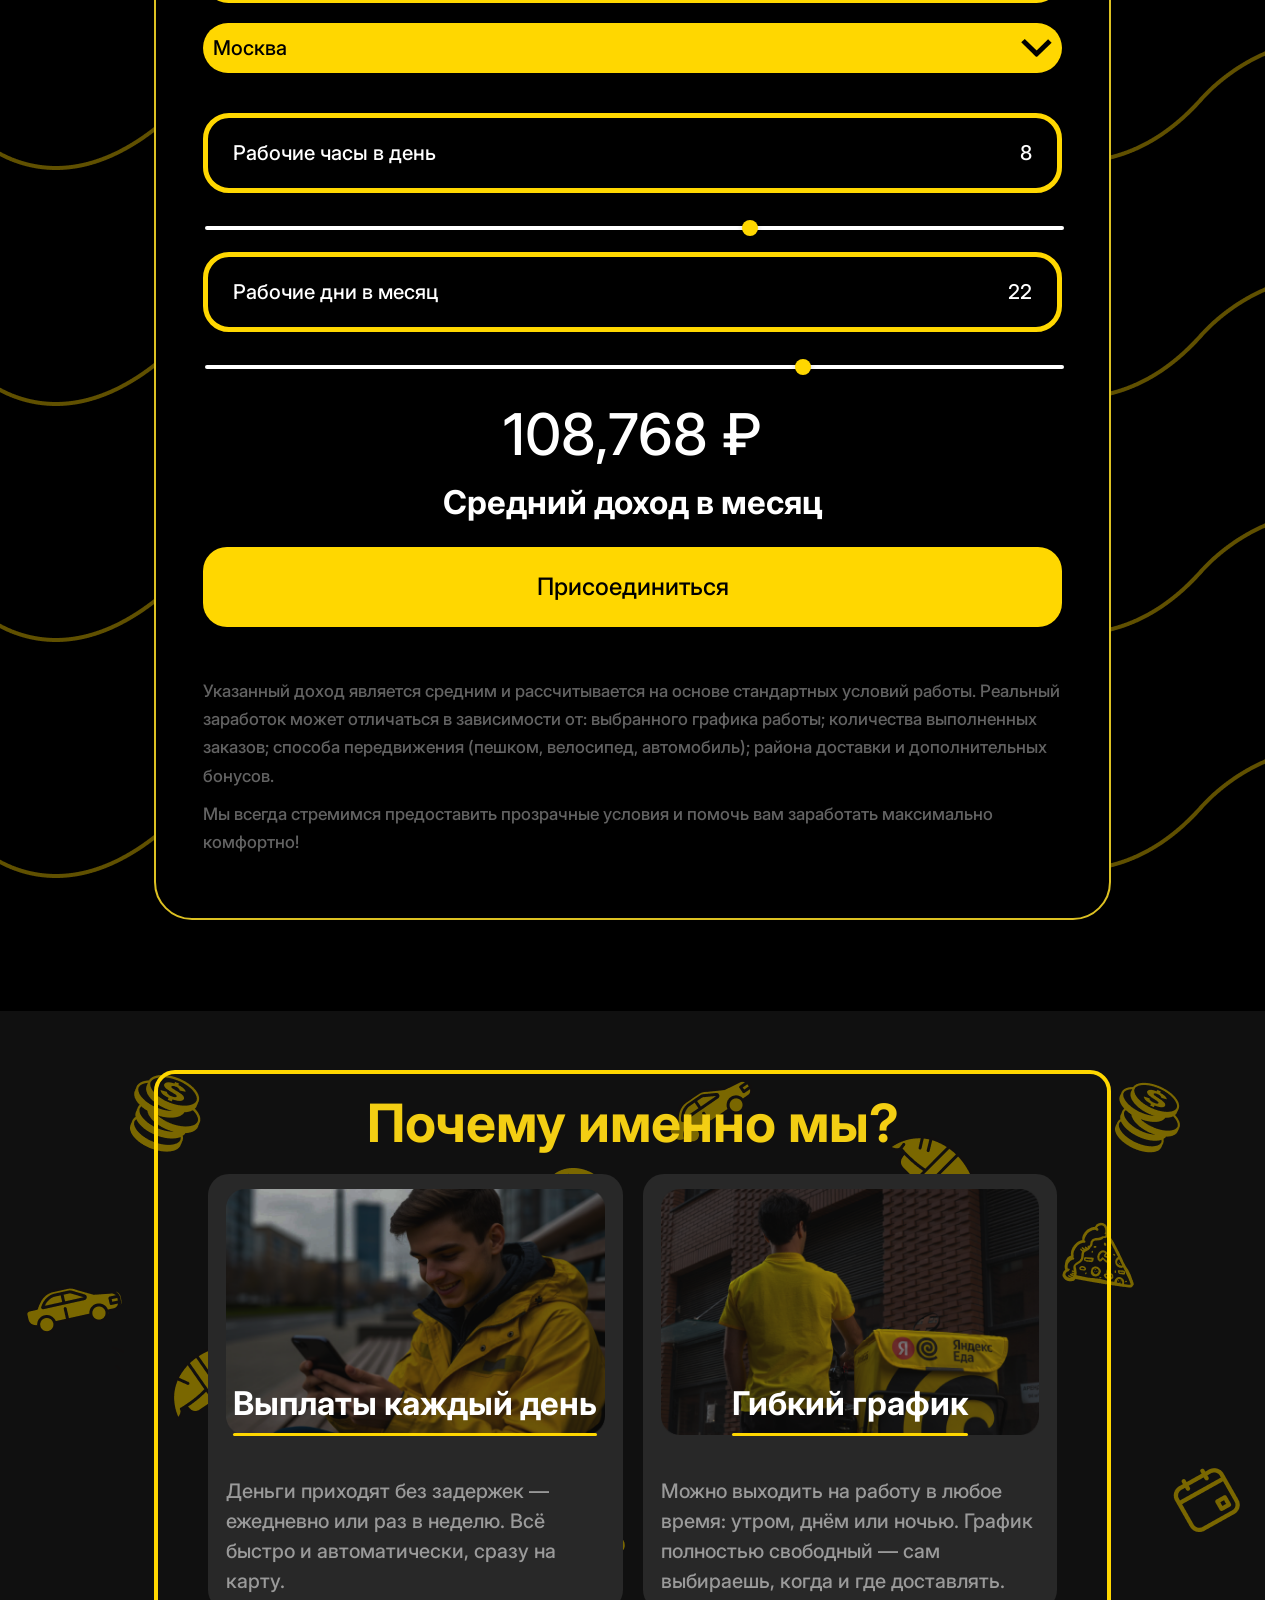
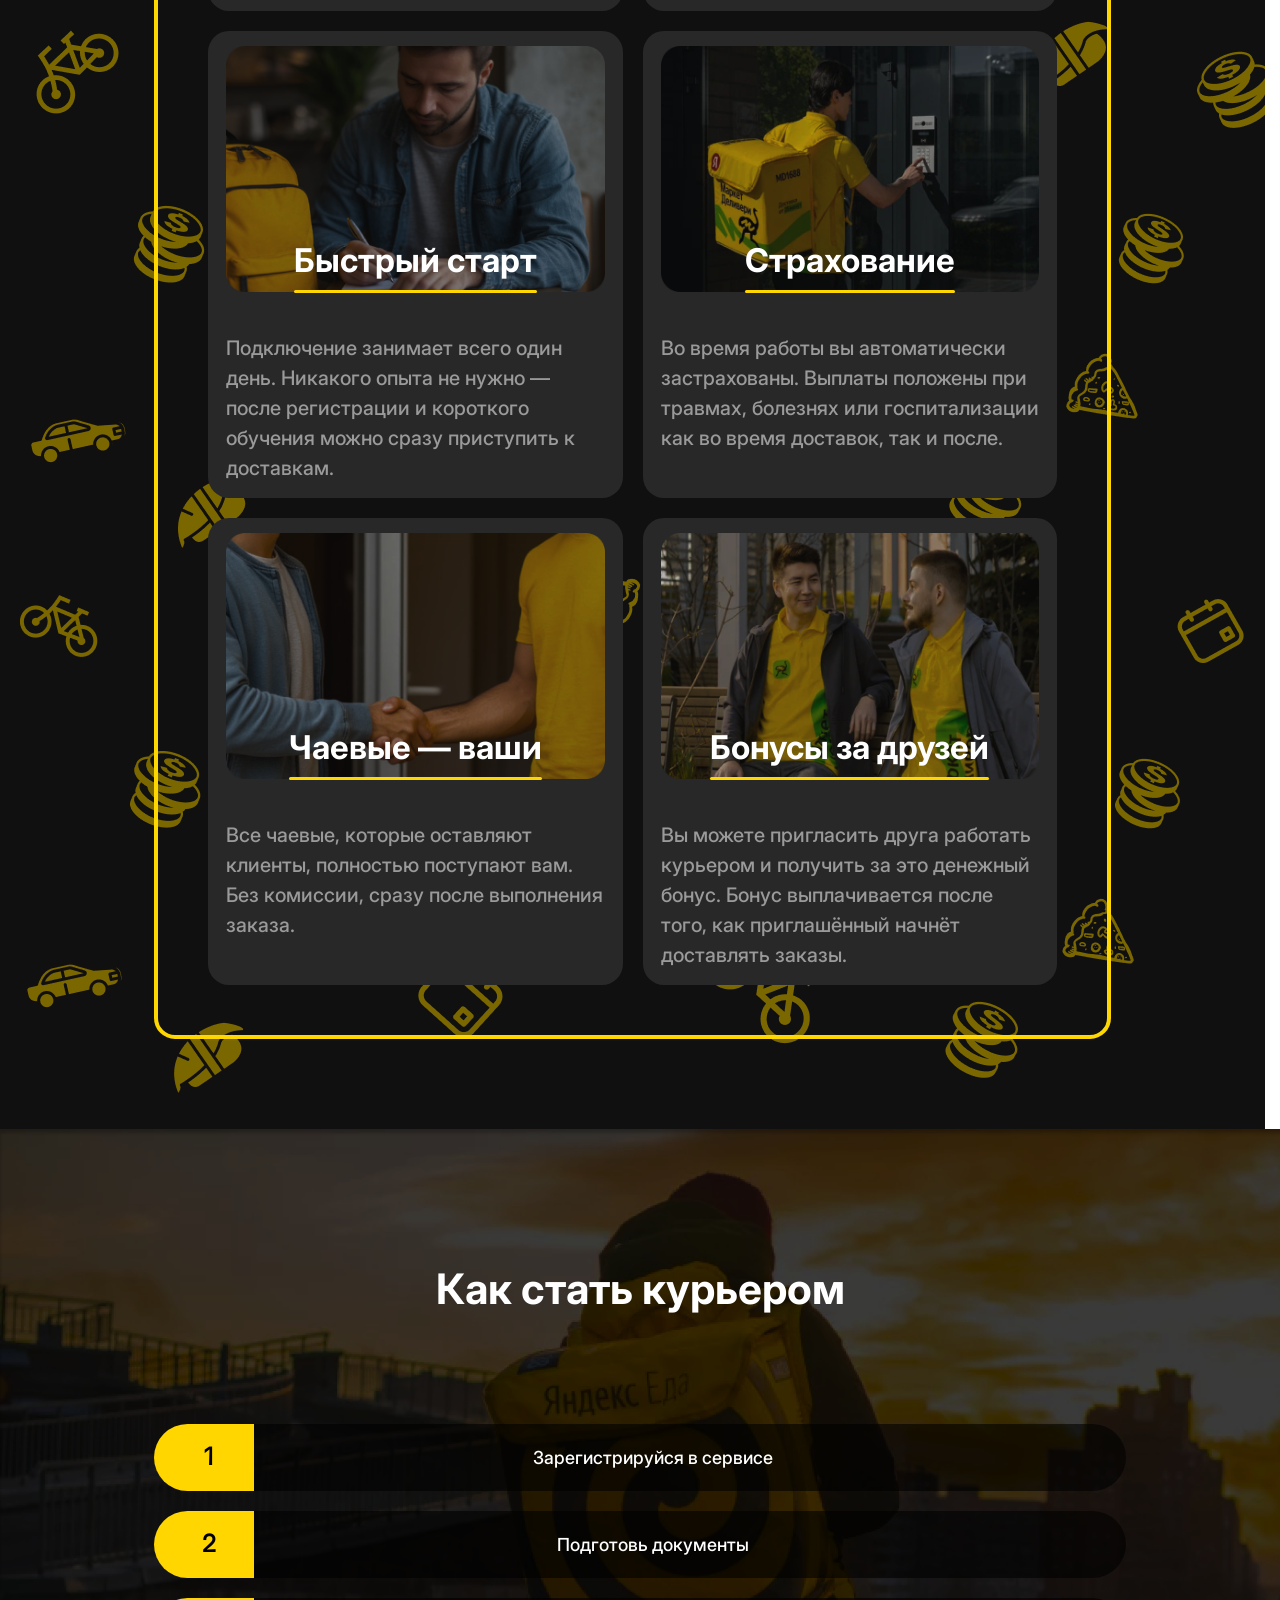
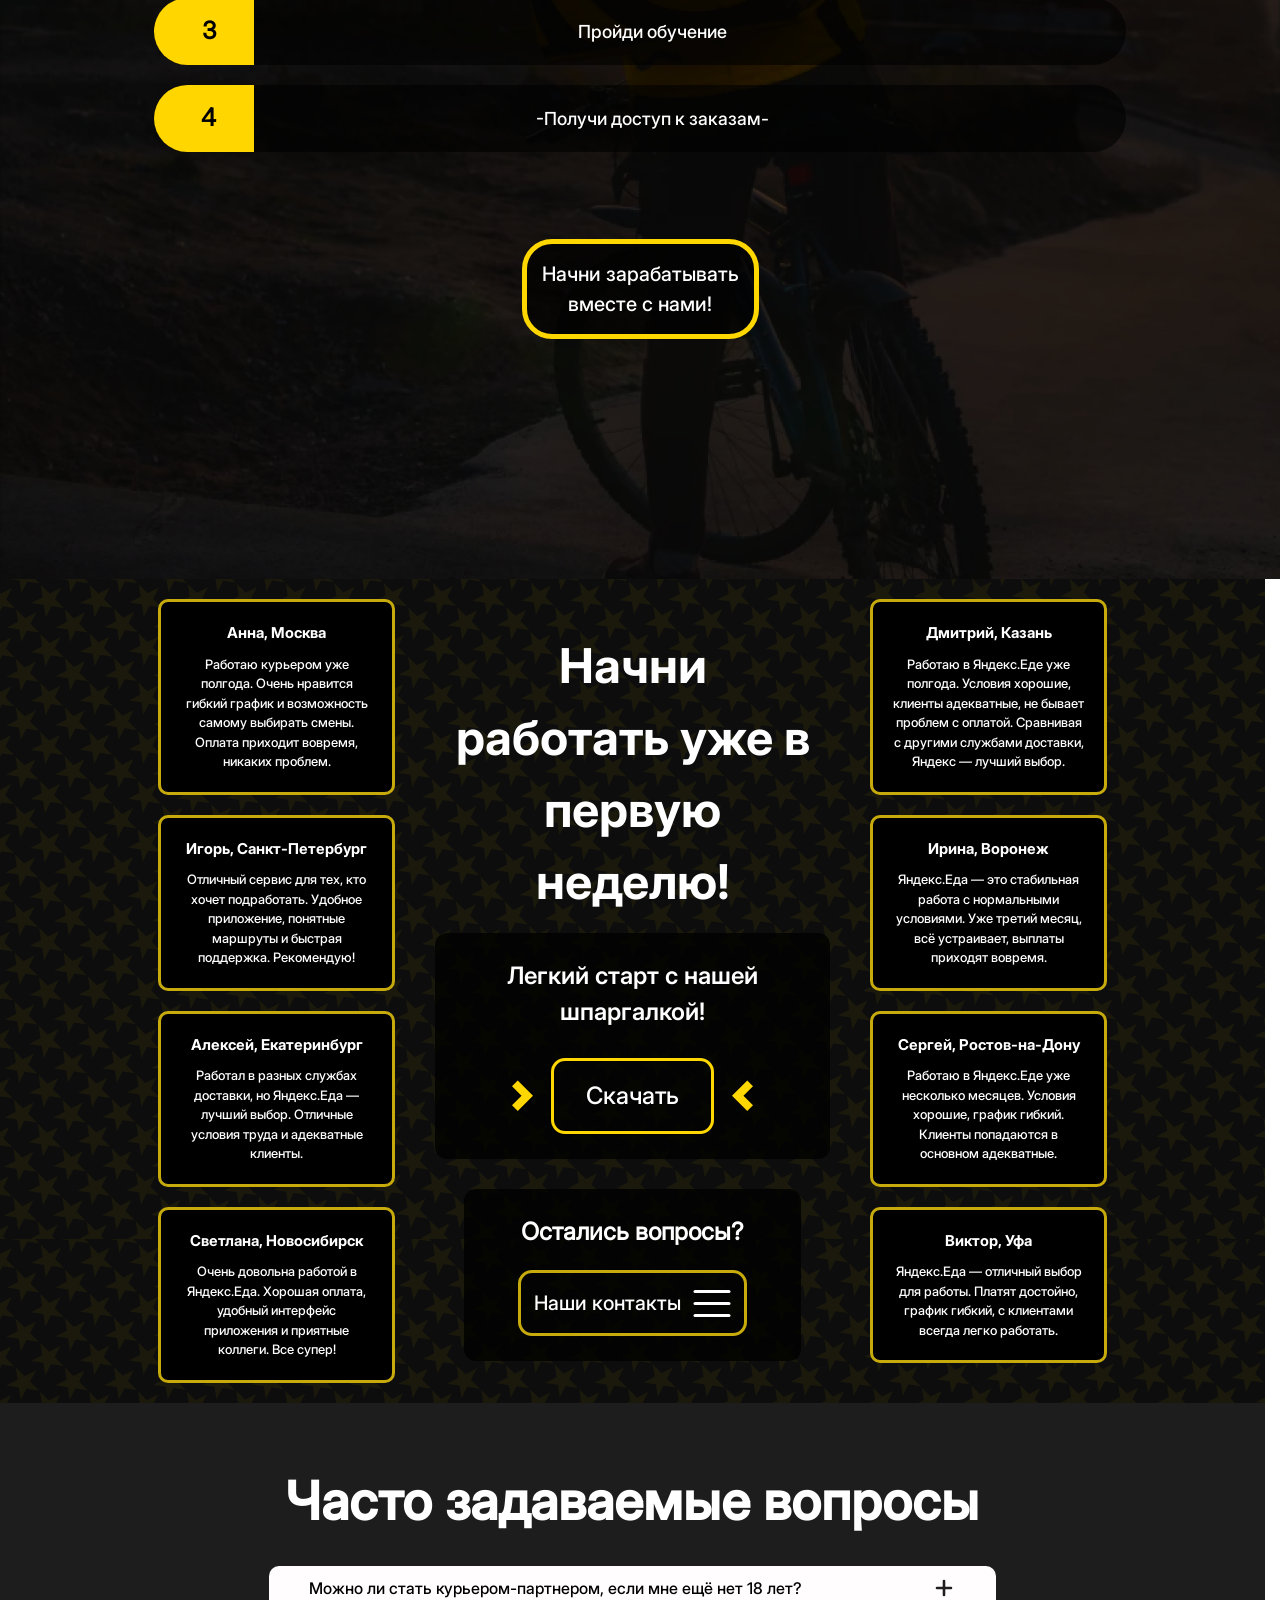
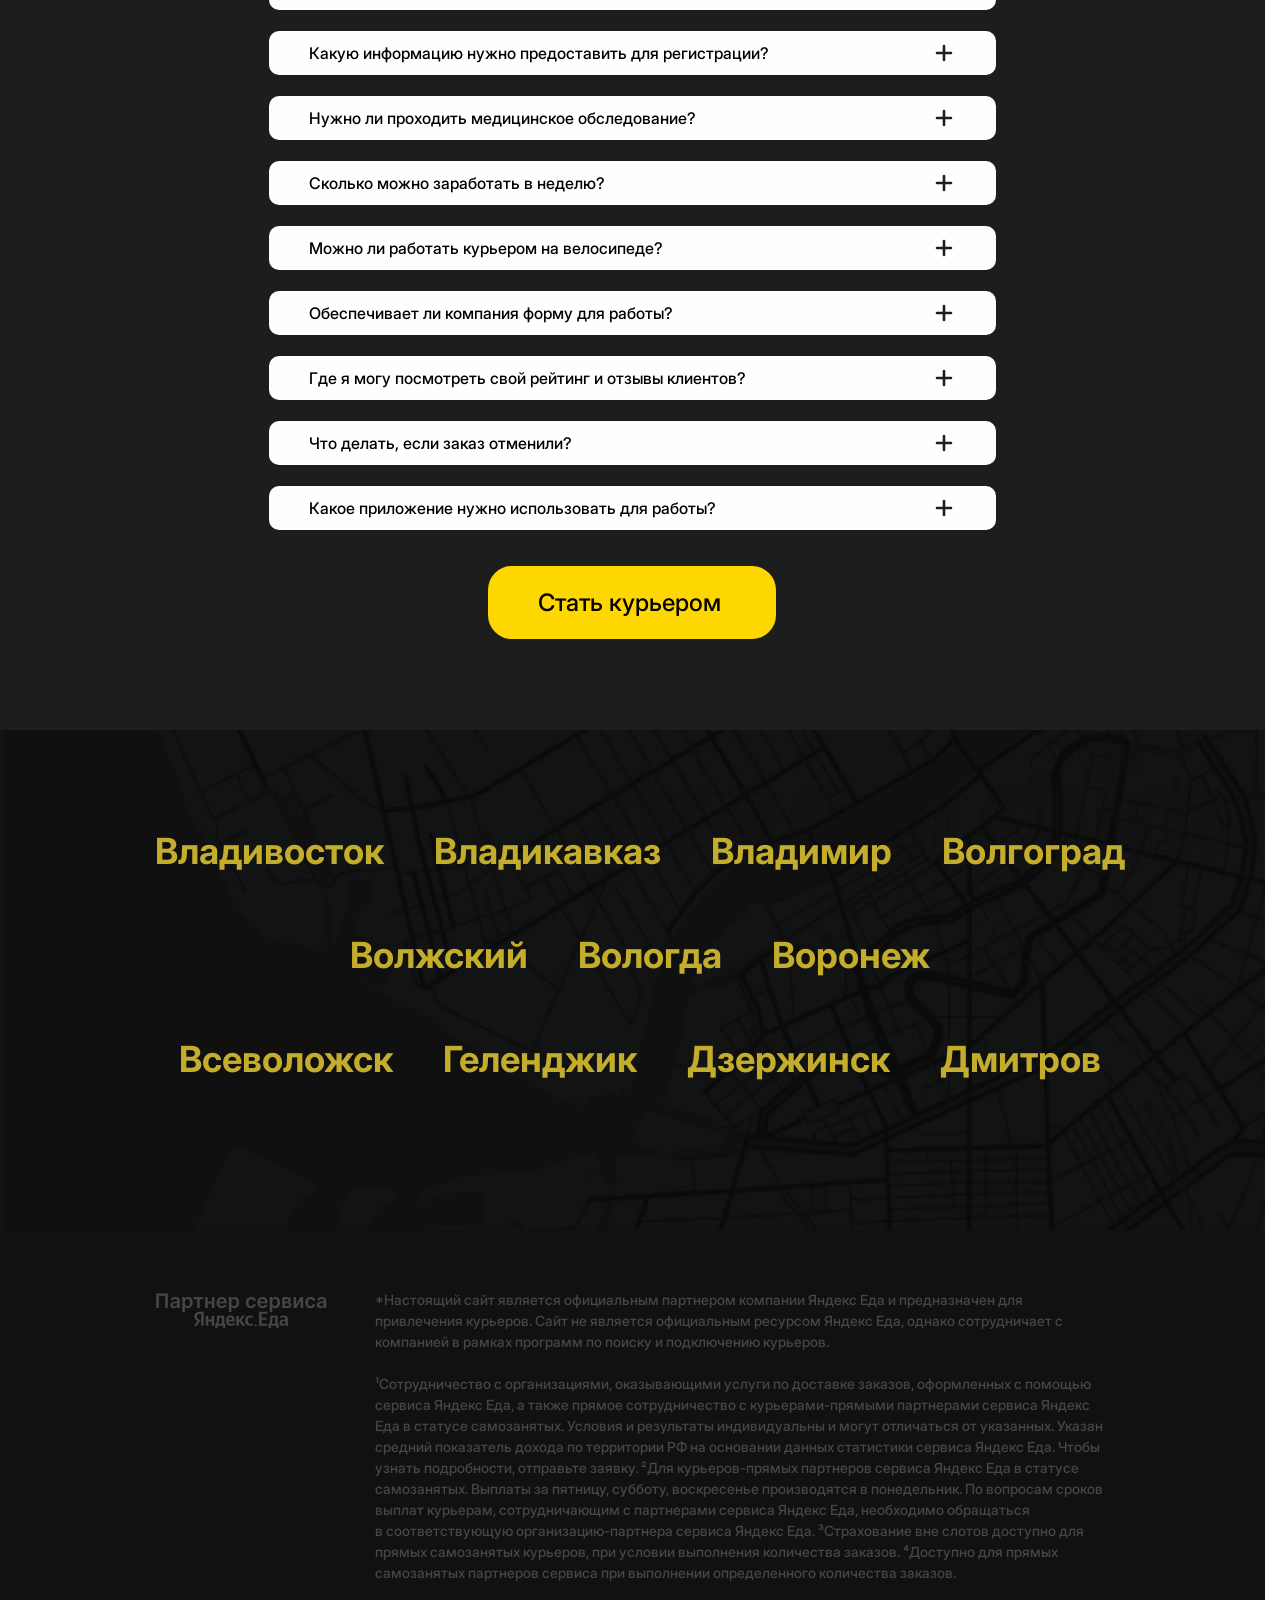
==== commit c9bbccbc: "123" ====
--- a/index.html
+++ b/index.html
@@ -360,11 +360,13 @@
                     <li data-value="adler">Адлер</li>
                     <li data-value="almetyevsk">Альметьевск</li>
                     <li data-value="anapa">Анапа</li>
+                    <li data-value="aprelevka">Апрелевка</li>
                     <li data-value="arkhangelsk">Архангельск</li>
                     <li data-value="astrakhan">Астрахань</li>
                     <li data-value="balashiha">Балашиха</li>
                     <li data-value="barnaul">Барнаул</li>
                     <li data-value="belgorod">Белгород</li>
+                    <li data-value="bronnici">Бронницы</li>
                     <li data-value="bryansk">Брянск</li>
                     <li data-value="veliky_novgorod">Великий Новгород</li>
                     <li data-value="vidnoe">Видное</li>
@@ -375,16 +377,22 @@
                     <li data-value="volzhsky">Волжский</li>
                     <li data-value="vologda">Вологда</li>
                     <li data-value="voronezh">Воронеж</li>
+                    <li data-value="voskresensk">Воскресенск</li>
                     <li data-value="vsevolozhsk">Всеволожск</li>
+                    <li data-value="viborg">Выборг</li>
+                    <li data-value="gatchina">Гатчина</li>
                     <li data-value="gelendzhik">Геленджик</li>
                     <li data-value="dzerzhinsk">Дзержинск</li>
+                    <li data-value="dzerzhinskiy">Дзержинский</li>
                     <li data-value="dmitrov">Дмитров</li>
                     <li data-value="dolgoprudny">Долгопрудный</li>
                     <li data-value="domodedovo">Домодедово</li>
+                    <li data-value="dubna">Дубна</li>
                     <li data-value="egoryevsk">Егорьевск</li>
                     <li data-value="yekaterinburg">Екатеринбург</li>
                     <li data-value="zheleznodorozhny">Железнодорожный</li>
                     <li data-value="zhukovsky">Жуковский</li>
+                    <li data-value="zvenigorod">Звенигород</li>
                     <li data-value="zelenograd">Зеленоград</li>
                     <li data-value="ivanovo">Иваново</li>
                     <li data-value="ivanteevka">Ивантеевка</li>
@@ -395,11 +403,14 @@
                     <li data-value="kaliningrad">Калининград</li>
                     <li data-value="kaluga">Калуга</li>
                     <li data-value="kemerovo">Кемерово</li>
+                    <li data-value="kingisepp">Кингисепп</li>
                     <li data-value="kirov">Киров</li>
+                    <li data-value="klin">Клин</li>
                     <li data-value="kolomna">Коломна</li>
                     <li data-value="kolpino">Колпино</li>
                     <li data-value="korolev">Королев</li>
                     <li data-value="kostroma">Кострома</li>
+                    <li data-value="kotelniki">Котельники</li>
                     <li data-value="krasnogorsk">Красногорск</li>
                     <li data-value="krasnodar">Краснодар</li>
                     <li data-value="krasnoyarsk">Красноярск</li>
@@ -407,6 +418,7 @@
                     <li data-value="kursk">Курск</li>
                     <li data-value="lipetsk">Липецк</li>
                     <li data-value="lobnya">Лобня</li>
+                    <li data-value="litkarino">Лыткарино</li>
                     <li data-value="lyubertsy">Люберцы</li>
                     <li data-value="magnitogorsk">Магнитогорск</li>
                     <li data-value="maikop">Майкоп</li>
@@ -418,6 +430,7 @@
                     <li data-value="naberezhnye_chelny">Набережные Челны</li>
                     <li data-value="nalchik">Нальчик</li>
                     <li data-value="naro_fominsk">Наро-Фоминск</li>
+                    <li data-value="nahabino">Нахабино</li>
                     <li data-value="nizhnevartovsk">Нижневартовск</li>
                     <li data-value="nizhnekamsk">Нижнекамск</li>
                     <li data-value="nizhniy_novgorod">Нижний Новгород</li>
@@ -431,6 +444,8 @@
                     <li data-value="omsk">Омск</li>
                     <li data-value="orel">Орел</li>
                     <li data-value="orenburg">Оренбург</li>
+                    <li data-value="orehovo_zuevo">Орехово-Зуево</li>
+                    <li data-value="pavlovskiy_posad">Павловский Посад</li>
                     <li data-value="penza">Пенза</li>
                     <li data-value="perm">Пермь</li>
                     <li data-value="petrozavodsk">Петрозаводск</li>
@@ -470,6 +485,7 @@
                     <li data-value="tyumen">Тюмень</li>
                     <li data-value="ulyanovsk">Ульяновск</li>
                     <li data-value="ufa">Уфа</li>
+                    <li data-value="fryazino">Фрязино</li>
                     <li data-value="khabarovsk">Хабаровск</li>
                     <li data-value="khanty_mansijsk">Ханты-Мансийск</li>
                     <li data-value="khimki">Химки</li>
@@ -482,6 +498,7 @@
                     <li data-value="shcherbinka">Щербинка</li>
                     <li data-value="elektrostal">Электросталь</li>
                     <li data-value="yuzhnoe_butovo">Южное Бутово</li>
+                    <li data-value="yanino">Янино</li>
                     <li data-value="yaroslavl">Ярославль</li>
                   </ul>
                 </div>
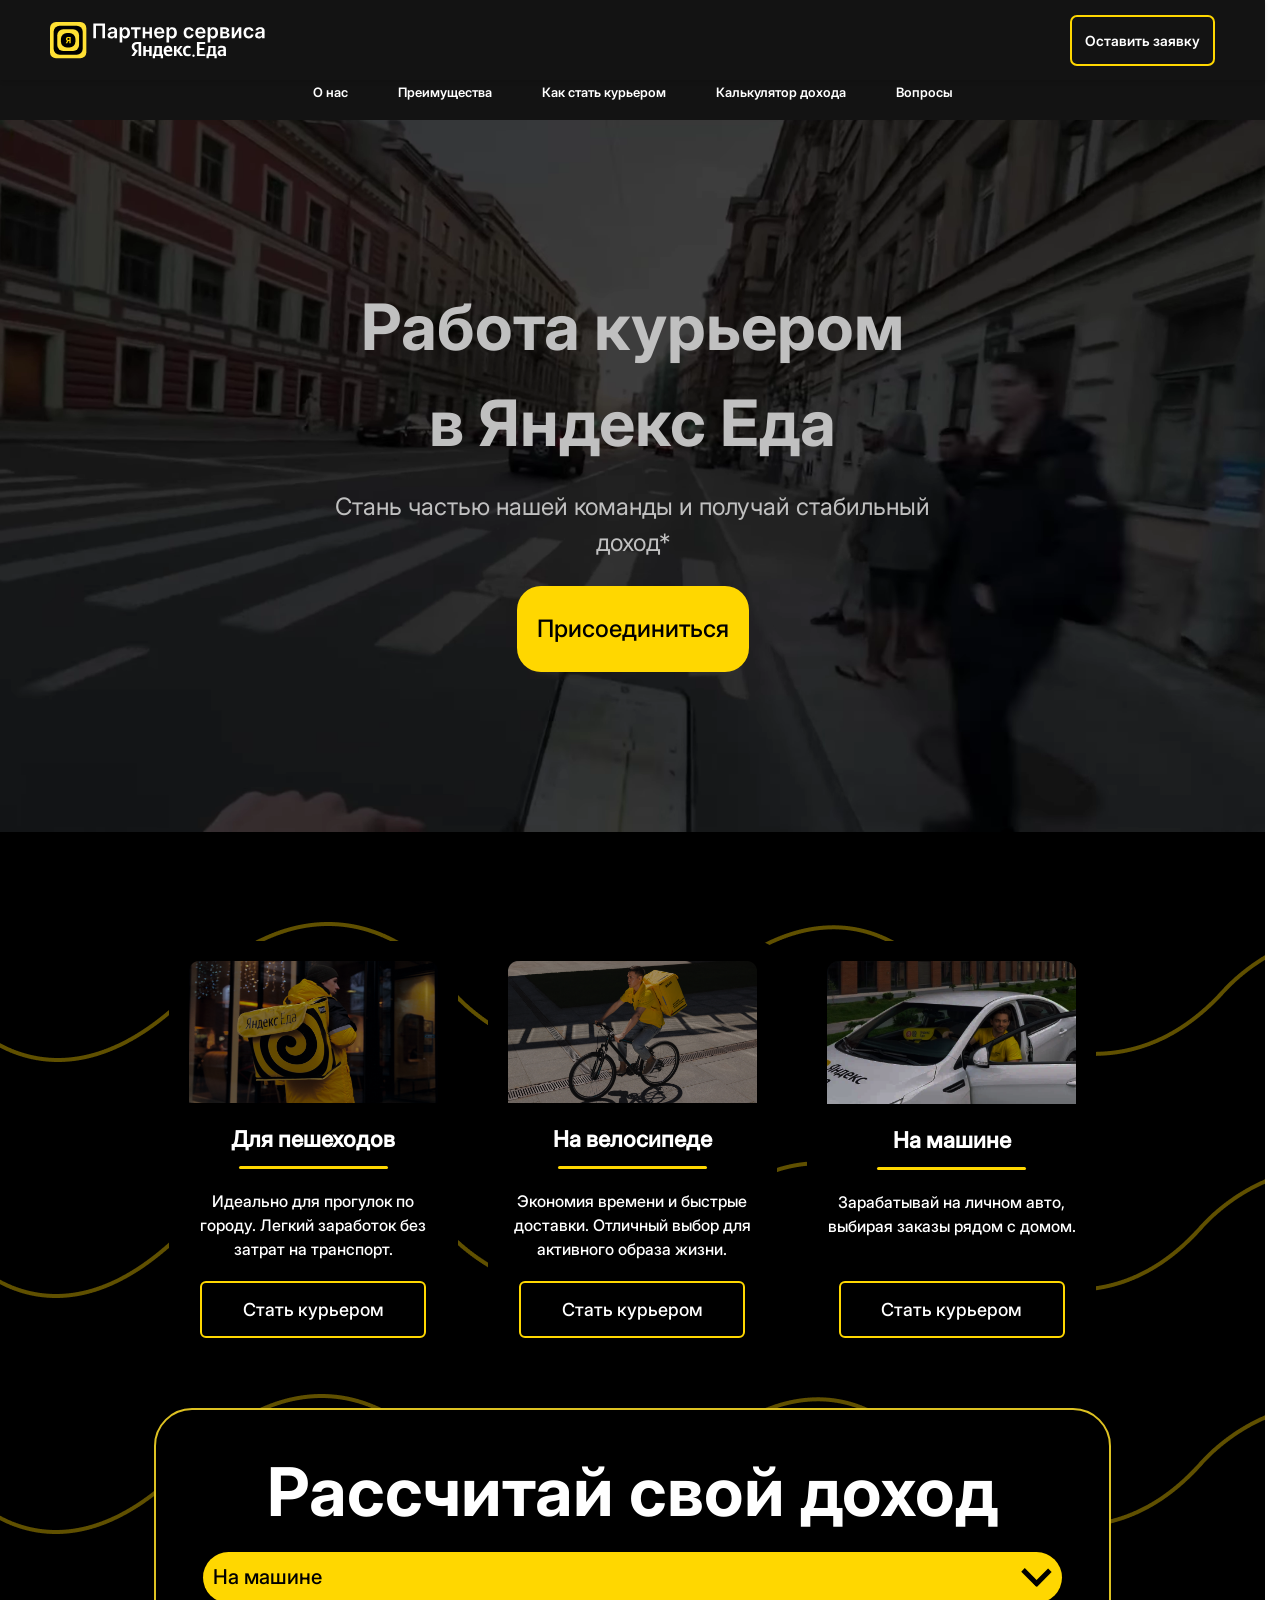
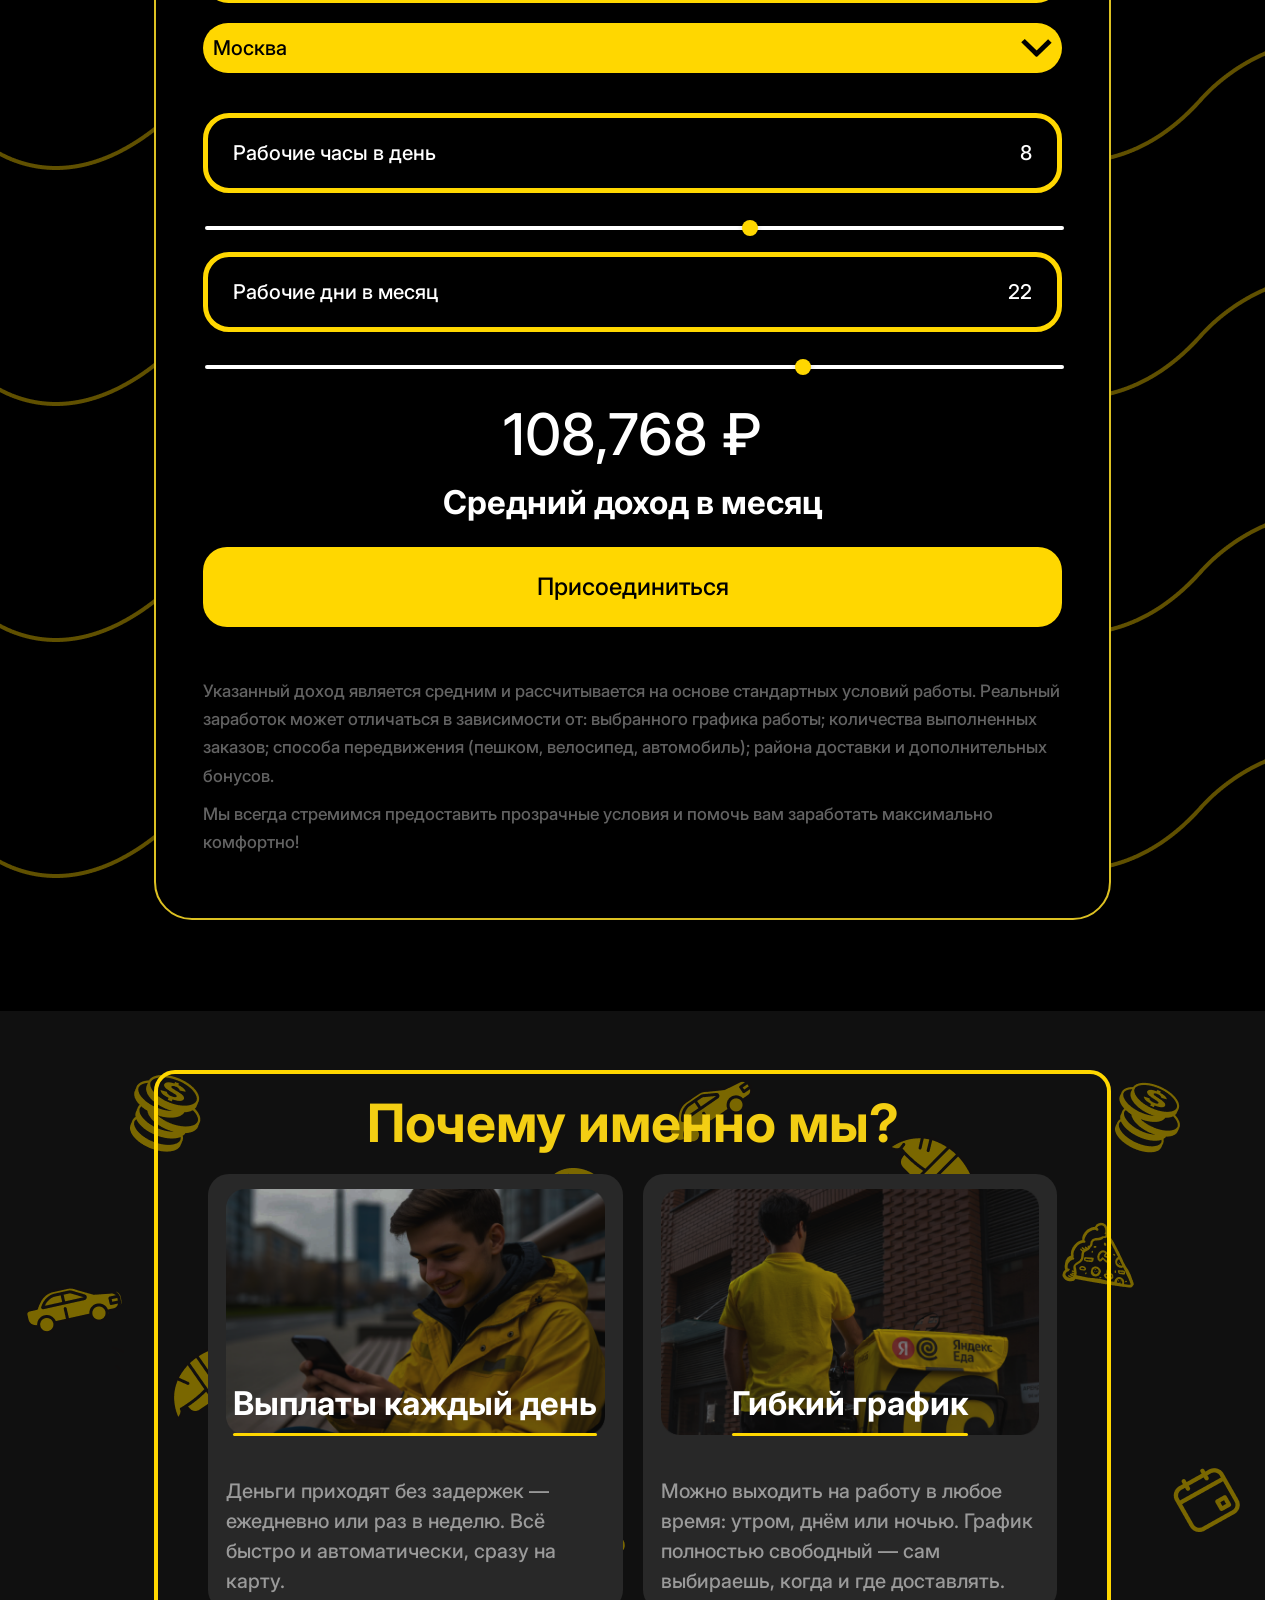
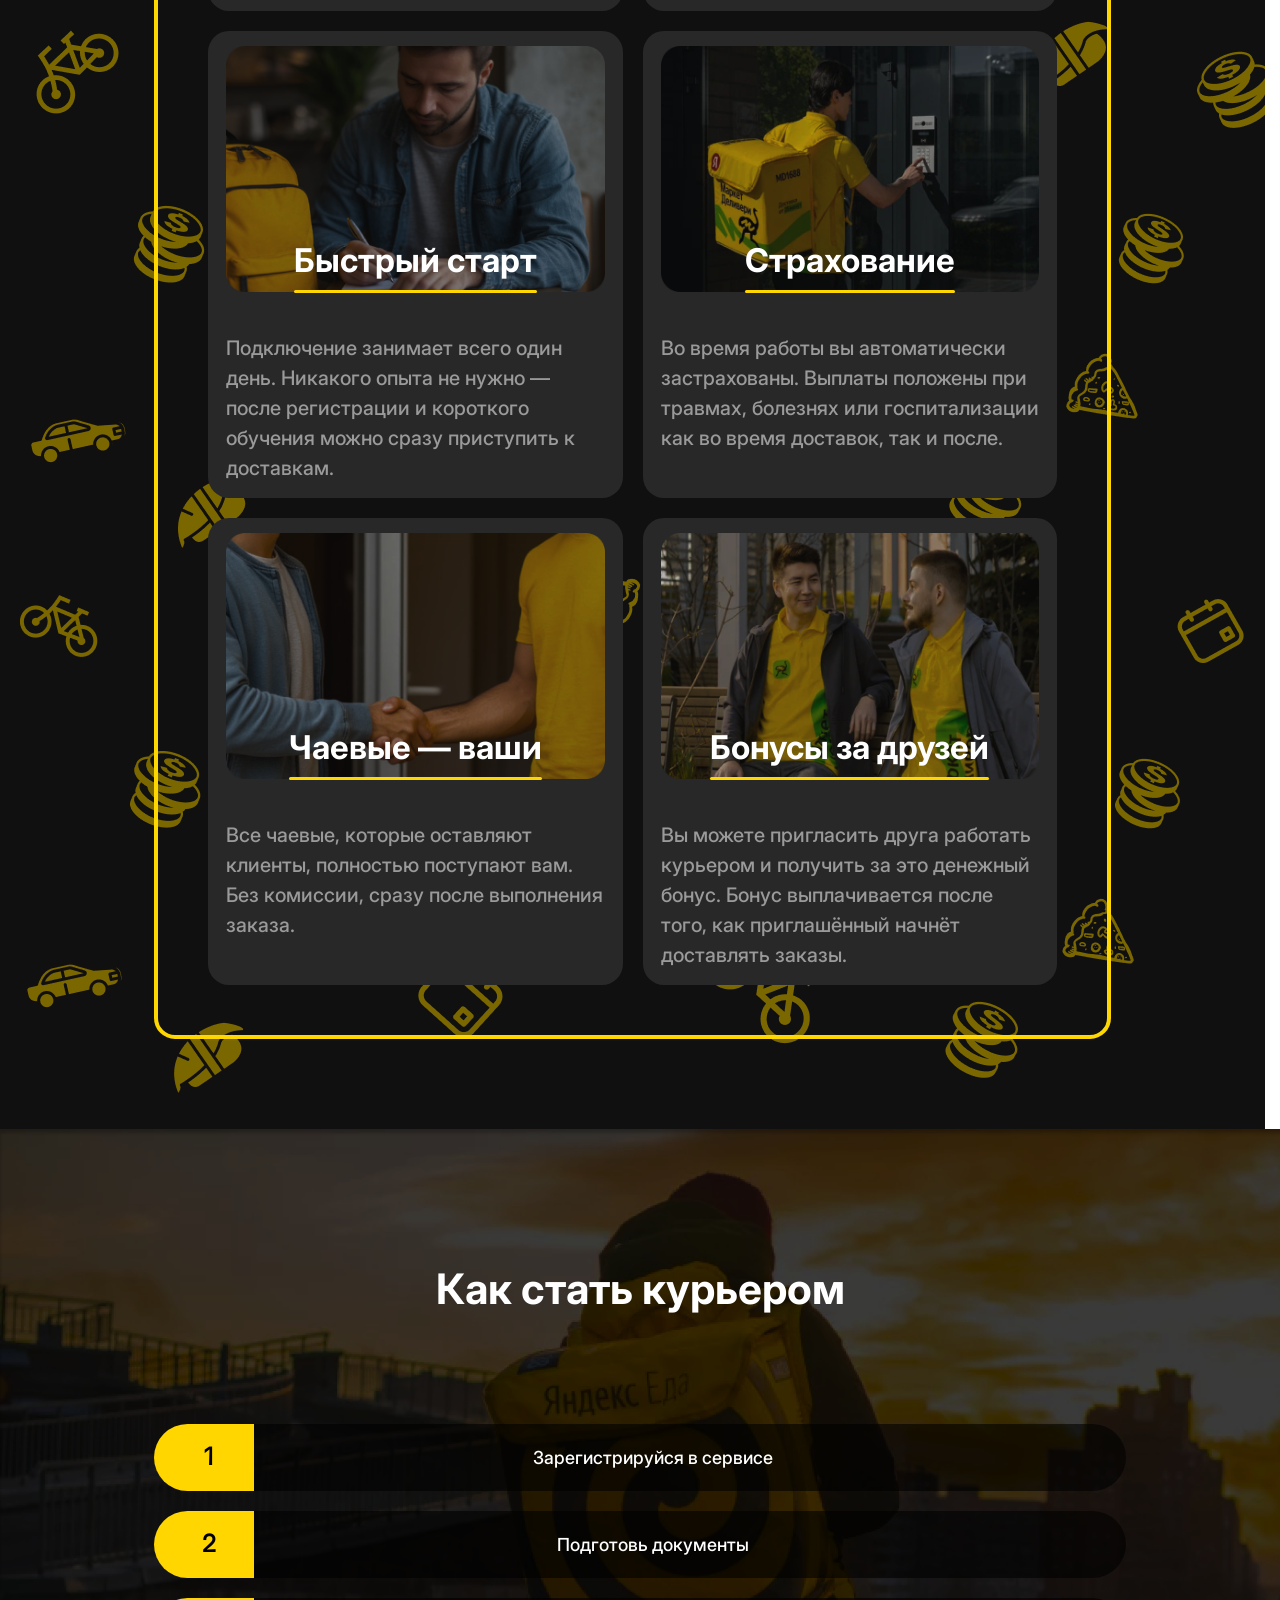
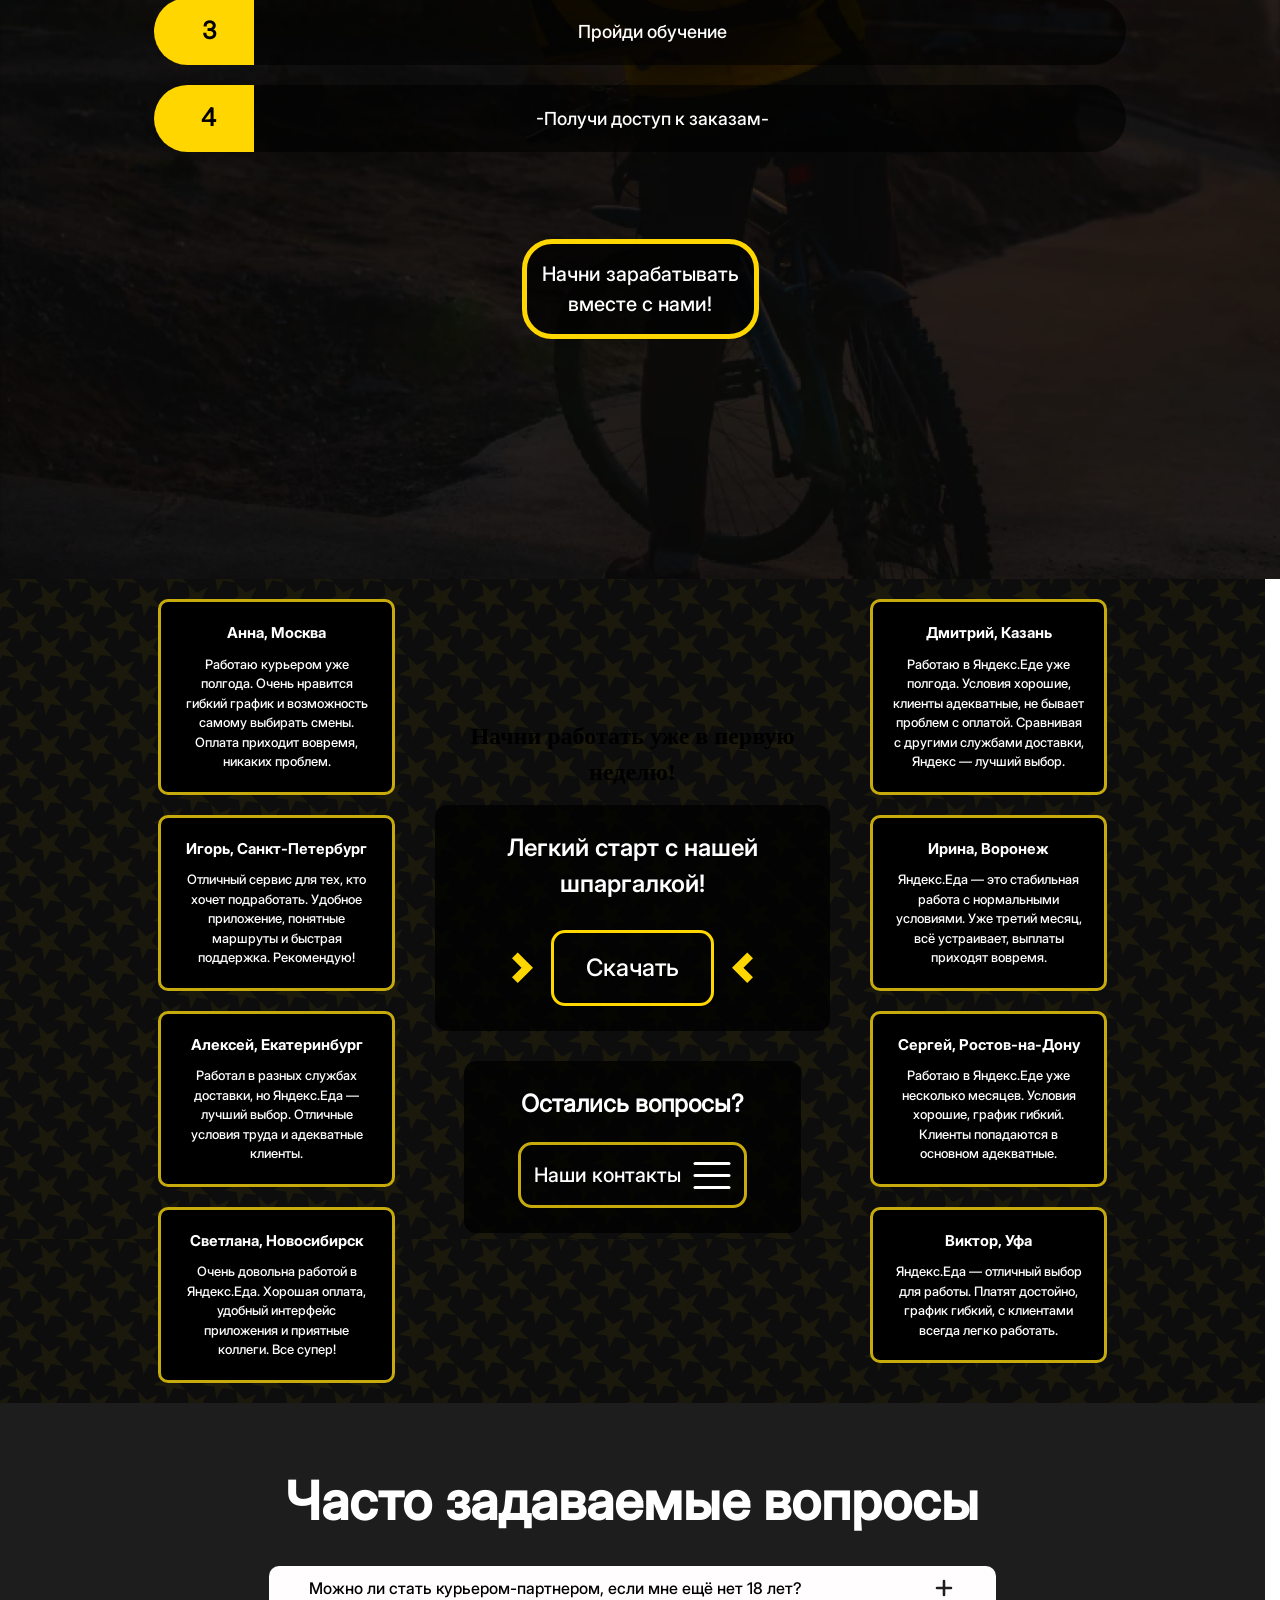
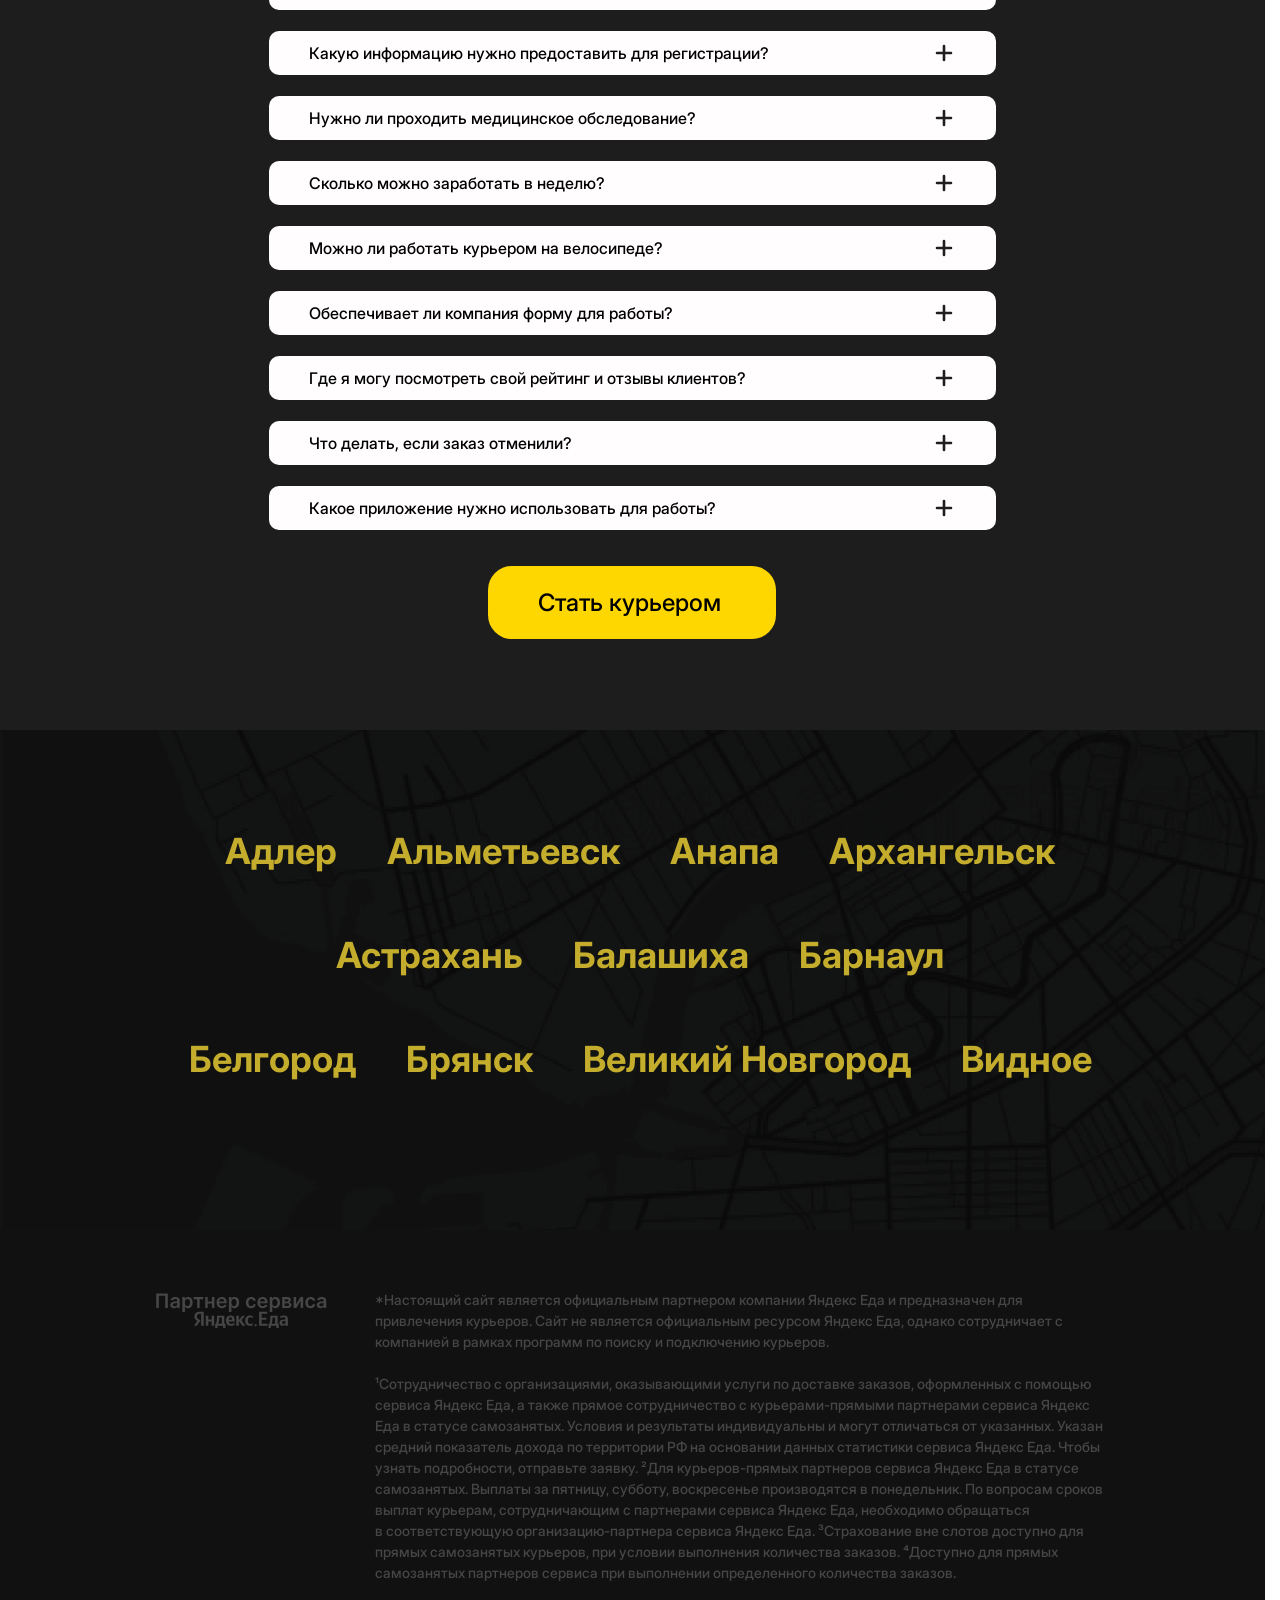
==== commit 48e2ff25: "4325" ====
--- a/index.html
+++ b/index.html
@@ -147,7 +147,7 @@
             loop
             poster="static/img/Video.png"
           ></video>
-          <img src="static/img/Shorts.png" alt="" />
+          <img src="static/img/Shorts.png" alt="Работа курьером" />
           <div class="block_1-overlay">
             <div class="block_1-info">
               <div class="block_1-txt">
@@ -173,7 +173,7 @@
         <div class="block_4-block">
           <div class="block_4-window" style="display: none">
             <div class="block_4-window-img">
-              <img src="static/img/Courier.png" alt="Courier" />
+              <img src="static/img/Courier.png" alt="Курьер" />
             </div>
             <div class="block_4-window-info">
               <h2>Работа для всех: пешком, на велосипеде или на машине</h2>
@@ -262,7 +262,7 @@
           <div class="block_4-calculated-block">
             <div class="block_4-calculated anchor" id="Calculated">
               <div class="block_4-calculated-lead-txt">
-                <h1>Рассчитай свой доход</h1>
+                <h2>Рассчитай свой доход</h2>
               </div>
               <div class="block_4-calculated-leftside">
                 <div class="block_4-calculated-leftside-check">
@@ -757,7 +757,7 @@
           </div>
         </div>
         <div class="help_info">
-          <h1>Начни работать уже в первую неделю!</h1>
+          <h2>Начни работать уже в первую неделю!</h2>
           <div class="help_info-start">
             <h3>Легкий старт с нашей шпаргалкой!</h3>
             <div class="help_info-start-info">
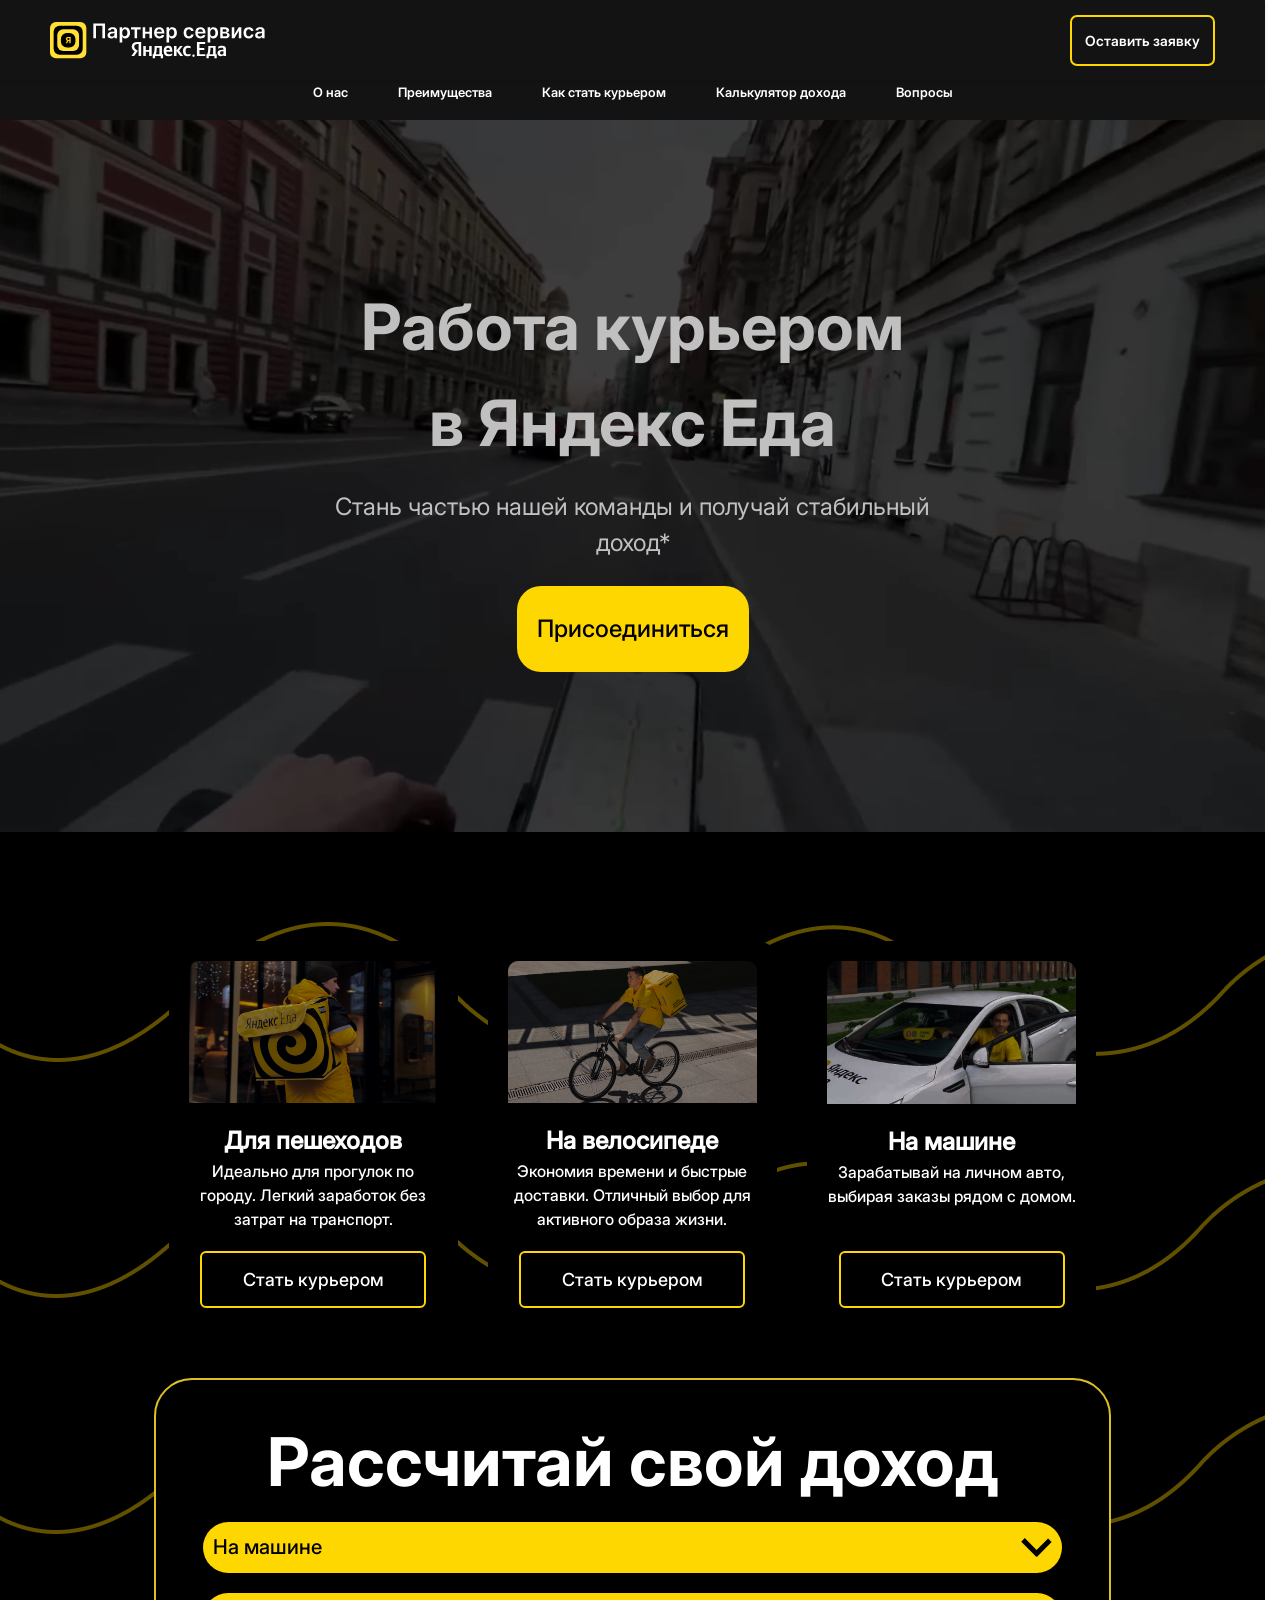
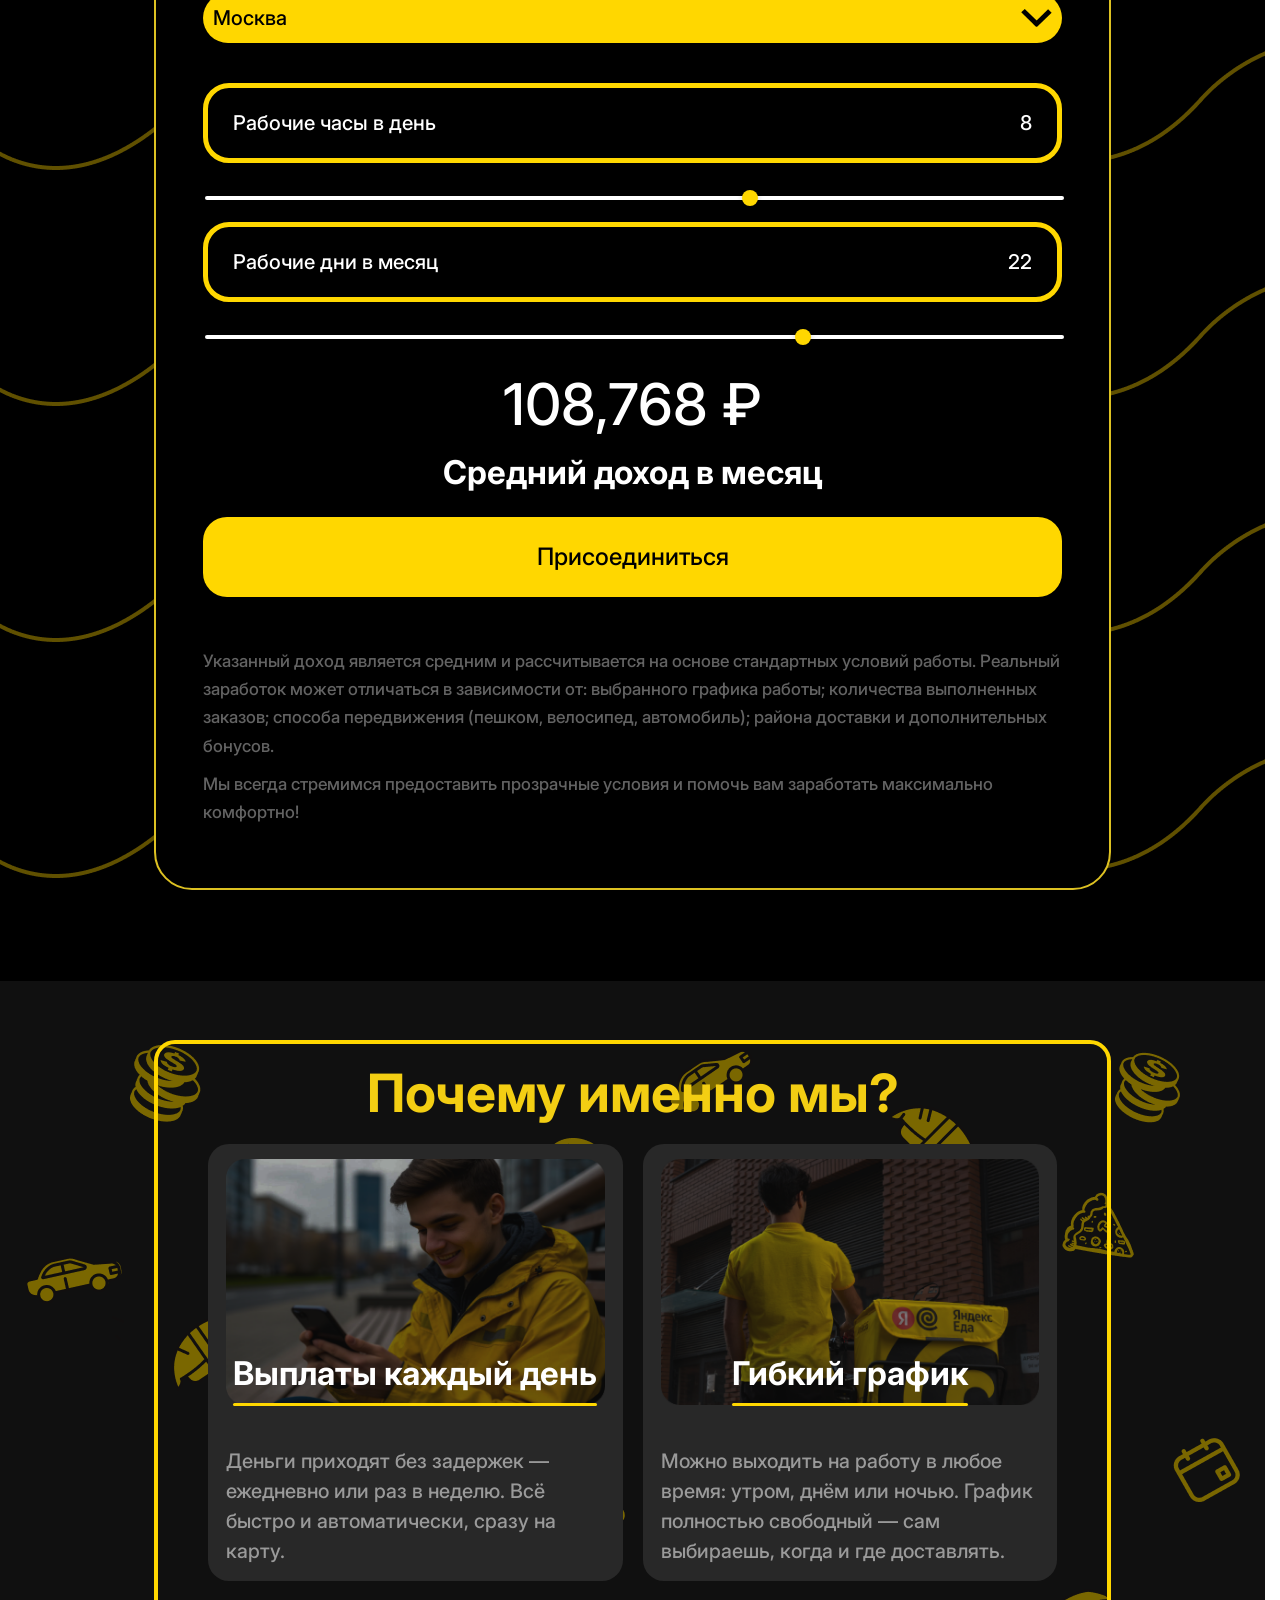
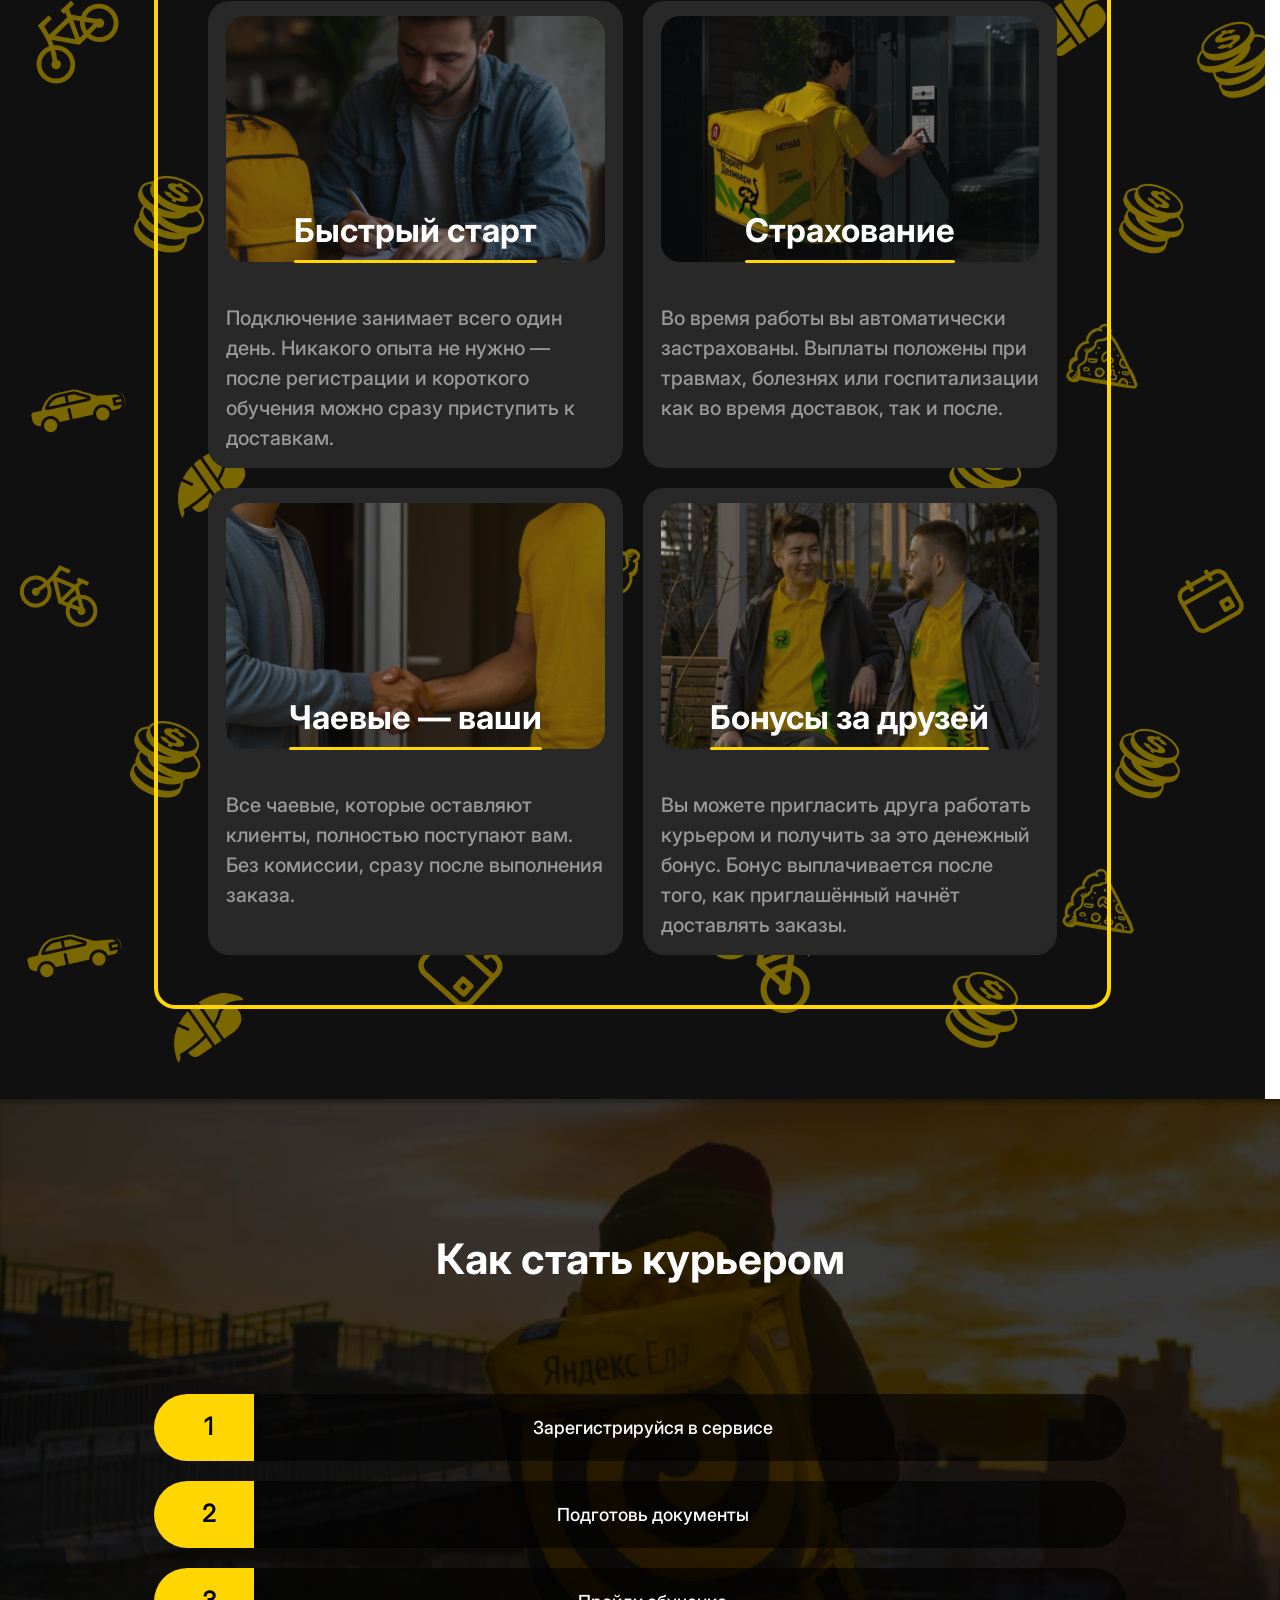
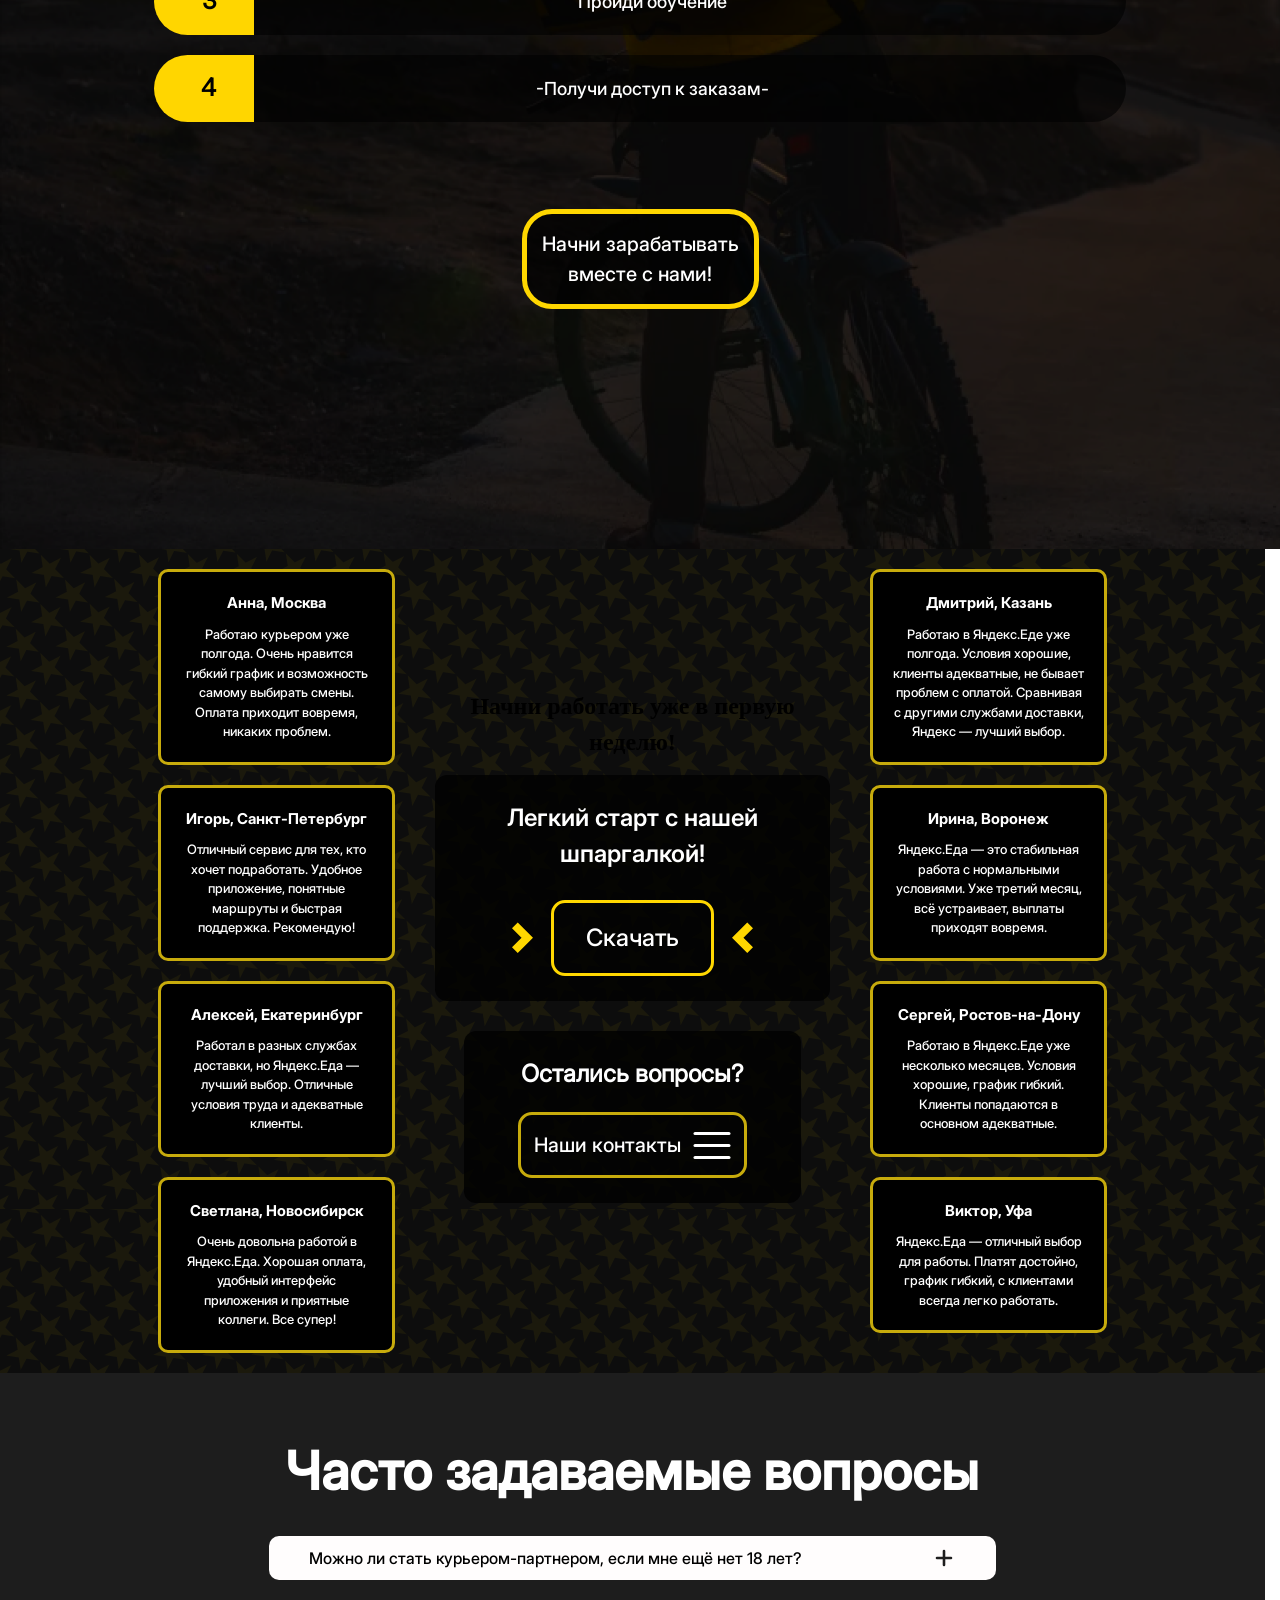
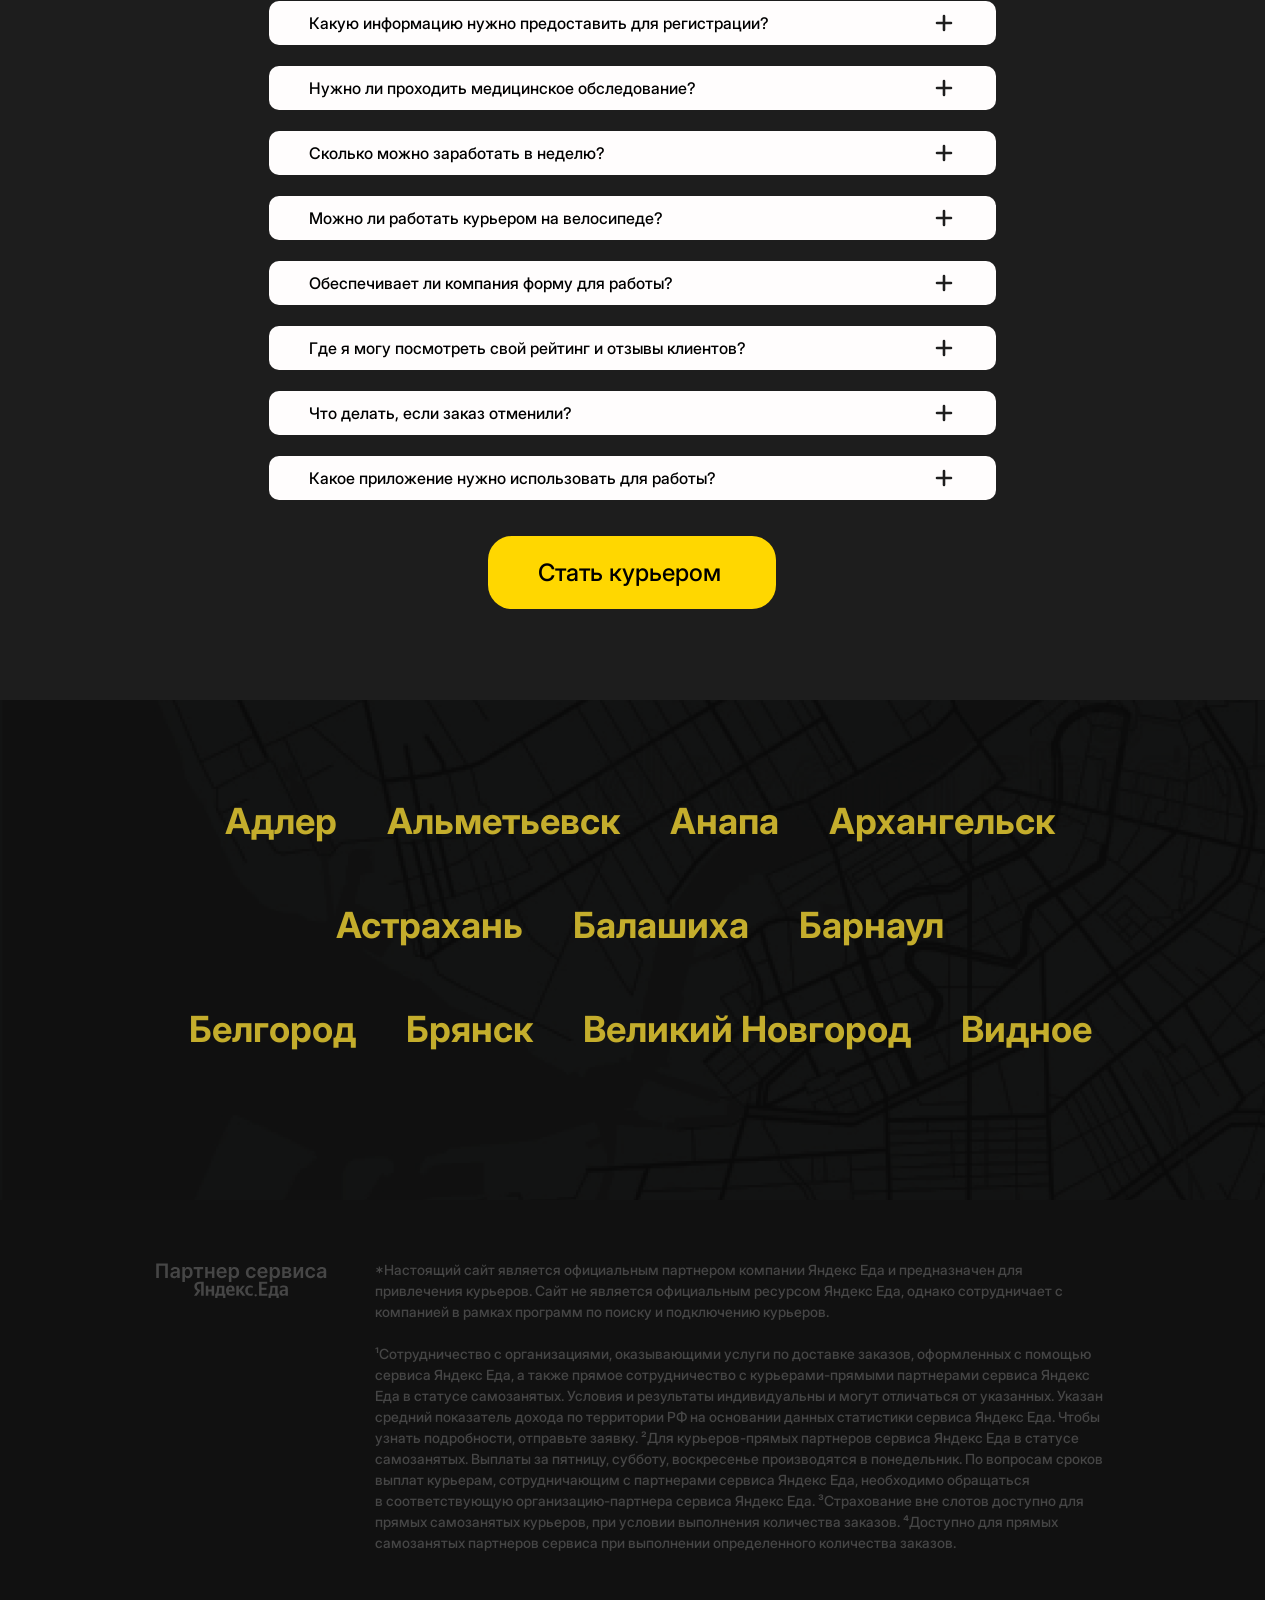
==== commit 862486e4: "erwr" ====
--- a/index.html
+++ b/index.html
@@ -62,7 +62,7 @@
     />
     <link
       rel="android-touch-icon"
-      sizes="180x180"
+      sizes="192x192"
       href="static/img/Favicon/android-chrome-192x192.png"
     />
     <link
@@ -192,7 +192,7 @@
                   alt="Курьер Яндекс Еды на фоне кафе"
                 />
                 <div class="block_4-move-card-item-txt">
-                  <h3>Для пешеходов</h3>
+                  <h2>Для пешеходов</h2>
                   <p>
                     Идеально для прогулок по городу. Легкий заработок без затрат
                     на транспорт.
@@ -216,7 +216,7 @@
                   alt="Курьер Яндекс Еды едет на велосипеде в парке"
                 />
                 <div class="block_4-move-card-item-txt">
-                  <h3>На велосипеде</h3>
+                  <h2>На велосипеде</h2>
                   <p>
                     Экономия времени и быстрые доставки. Отличный выбор для
                     активного образа жизни.
@@ -240,7 +240,7 @@
                   alt="Машина компании Яндекс Еда"
                 />
                 <div class="block_4-move-card-item-txt">
-                  <h3>На машине</h3>
+                  <h2>На машине</h2>
                   <p>
                     Зарабатывай на личном авто, выбирая заказы рядом с домом.
                   </p>
@@ -271,14 +271,16 @@
                     <span id="hoursDisplay">8</span>
                   </div>
                   <div class="block_4-calculated-leftside-check-scale">
-                    <input
-                      type="range"
-                      min="1"
-                      max="12"
-                      value="8"
-                      id="hoursPerDay"
-                      style="width: 100%"
-                    />
+                    <label for="hoursPerDay">
+                      <input
+                        type="range"
+                        min="1"
+                        max="12"
+                        value="8"
+                        id="hoursPerDay"
+                        style="width: 100%"
+                      />
+                    </label>
                   </div>
                 </div>
                 <div class="block_4-calculated-leftside-check">
@@ -287,14 +289,16 @@
                     <span id="daysDisplay">22</span>
                   </div>
                   <div class="block_4-calculated-leftside-check-scale">
-                    <input
-                      type="range"
-                      min="1"
-                      max="31"
-                      value="22"
-                      id="daysPerMonth"
-                      style="width: 100%"
-                    />
+                    <label for="daysPerMonth">
+                      <input
+                        type="range"
+                        min="1"
+                        max="31"
+                        value="22"
+                        id="daysPerMonth"
+                        style="width: 100%"
+                      />
+                    </label>
                   </div>
                 </div>
                 <div
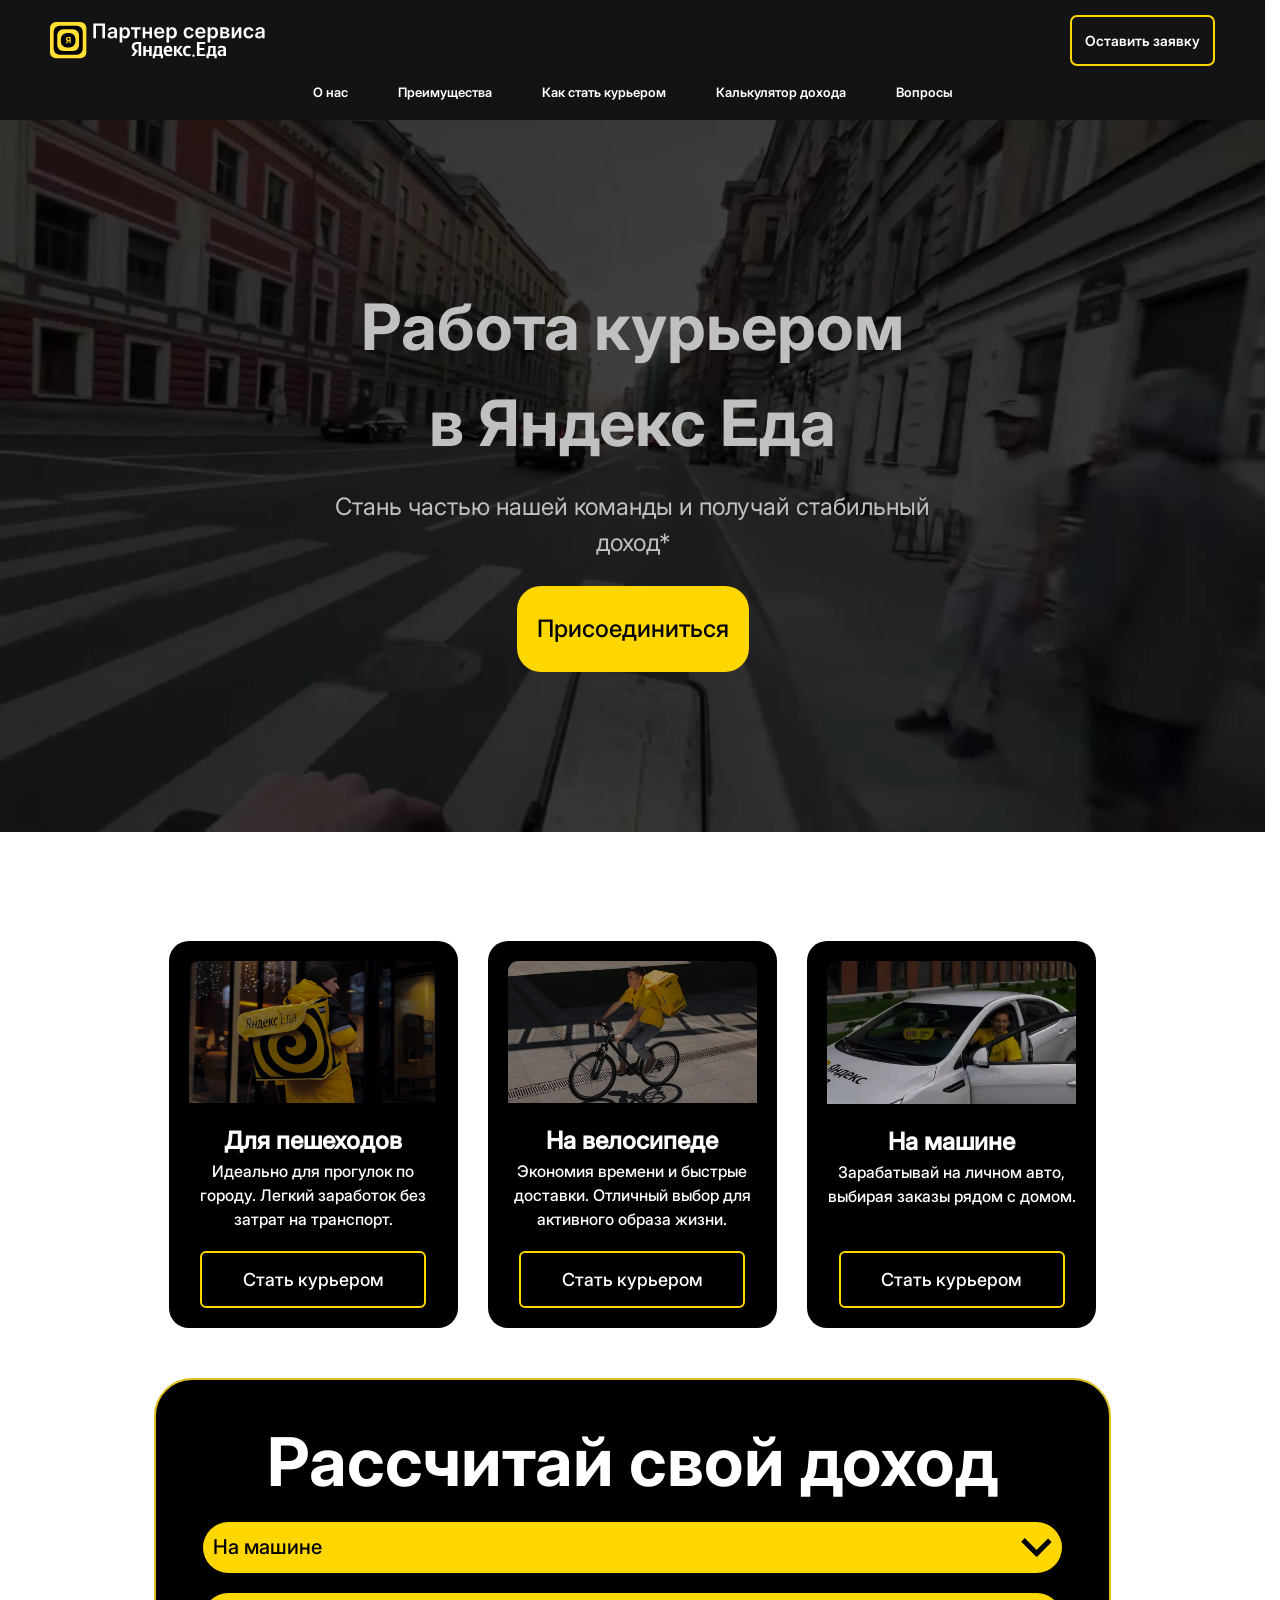
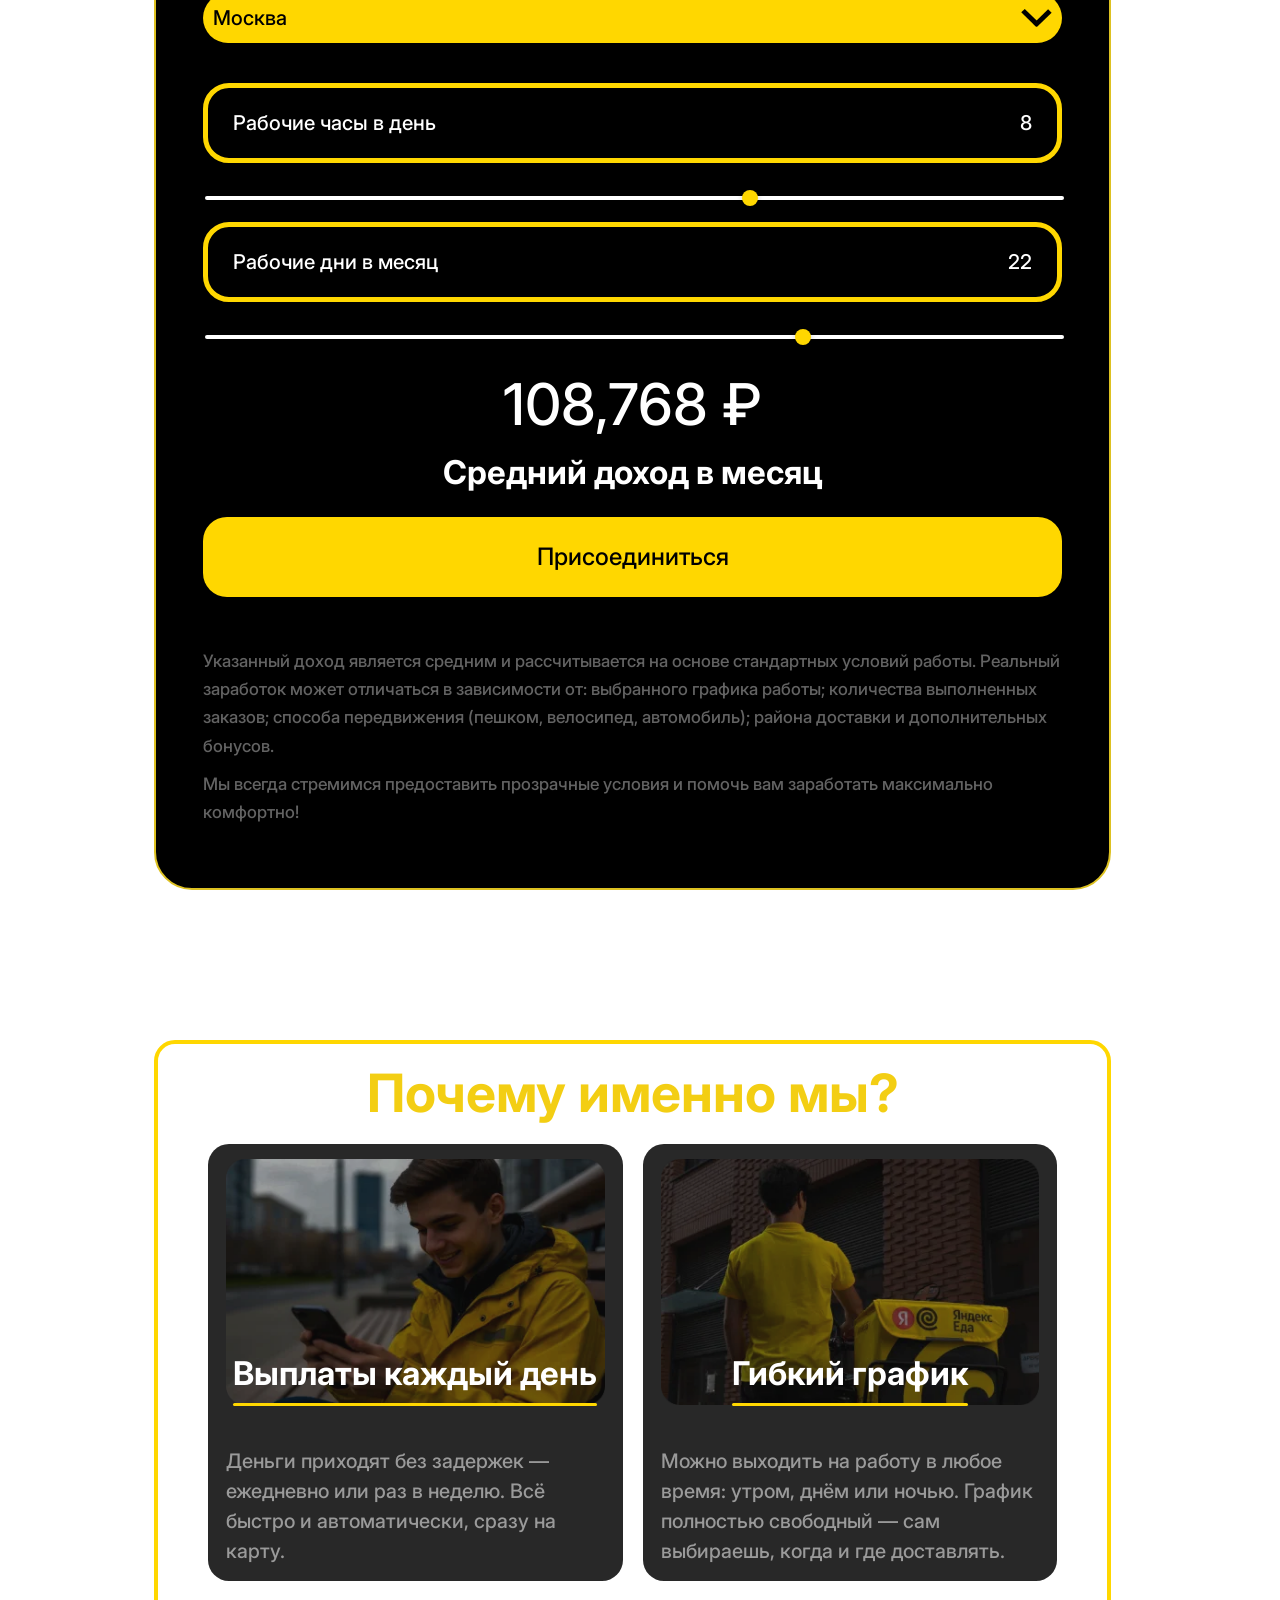
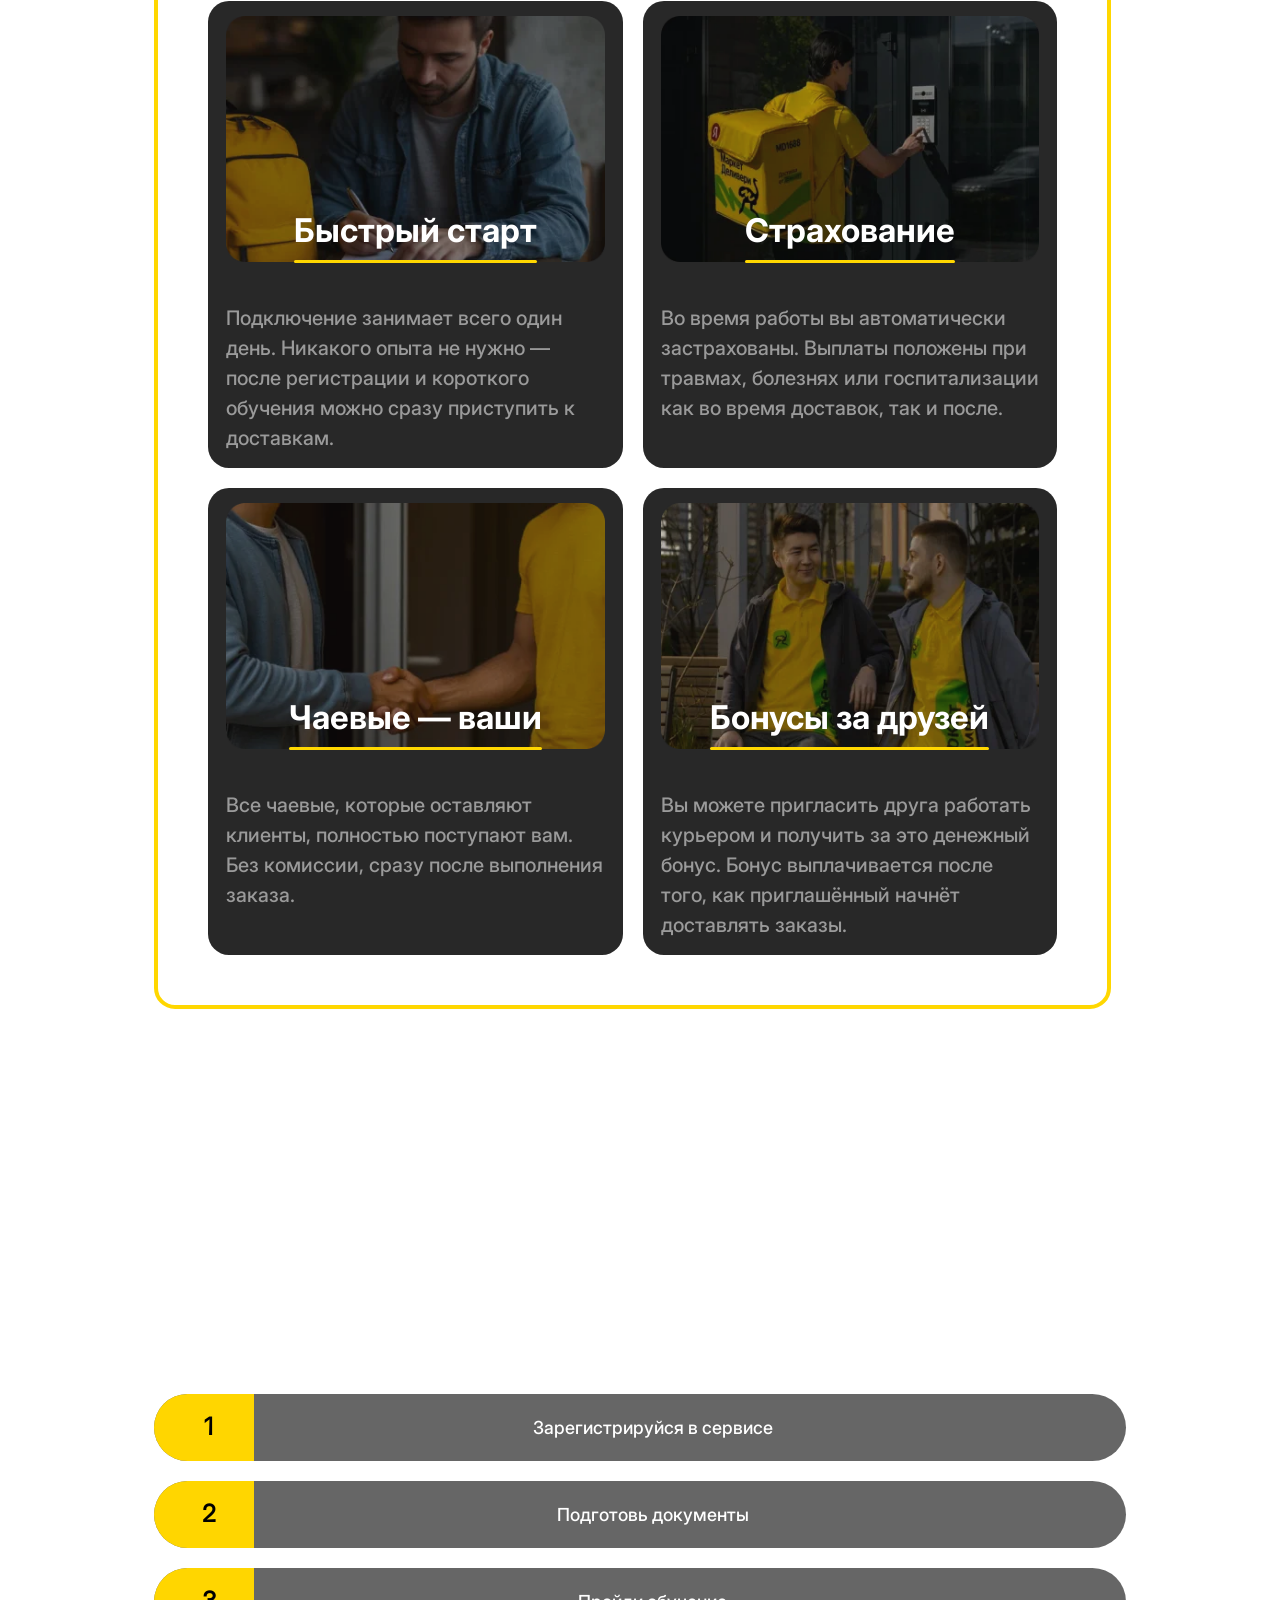
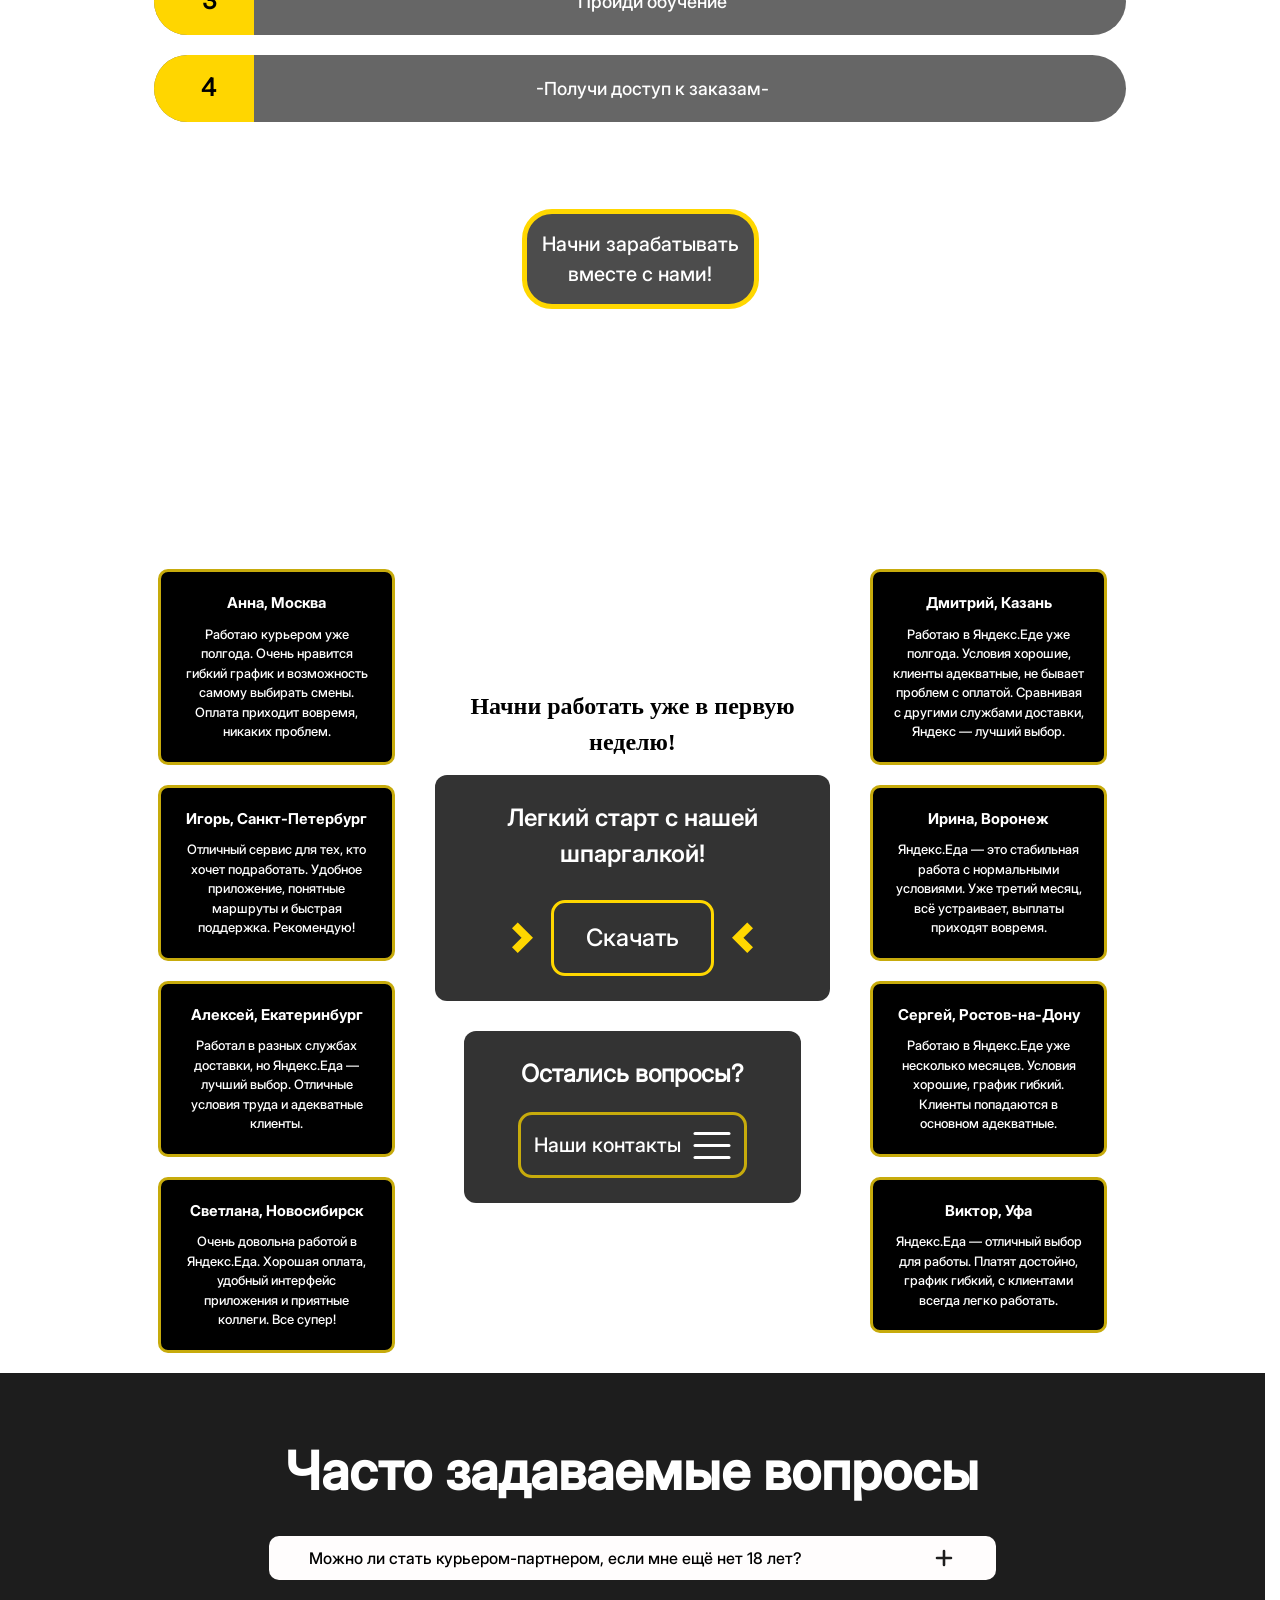
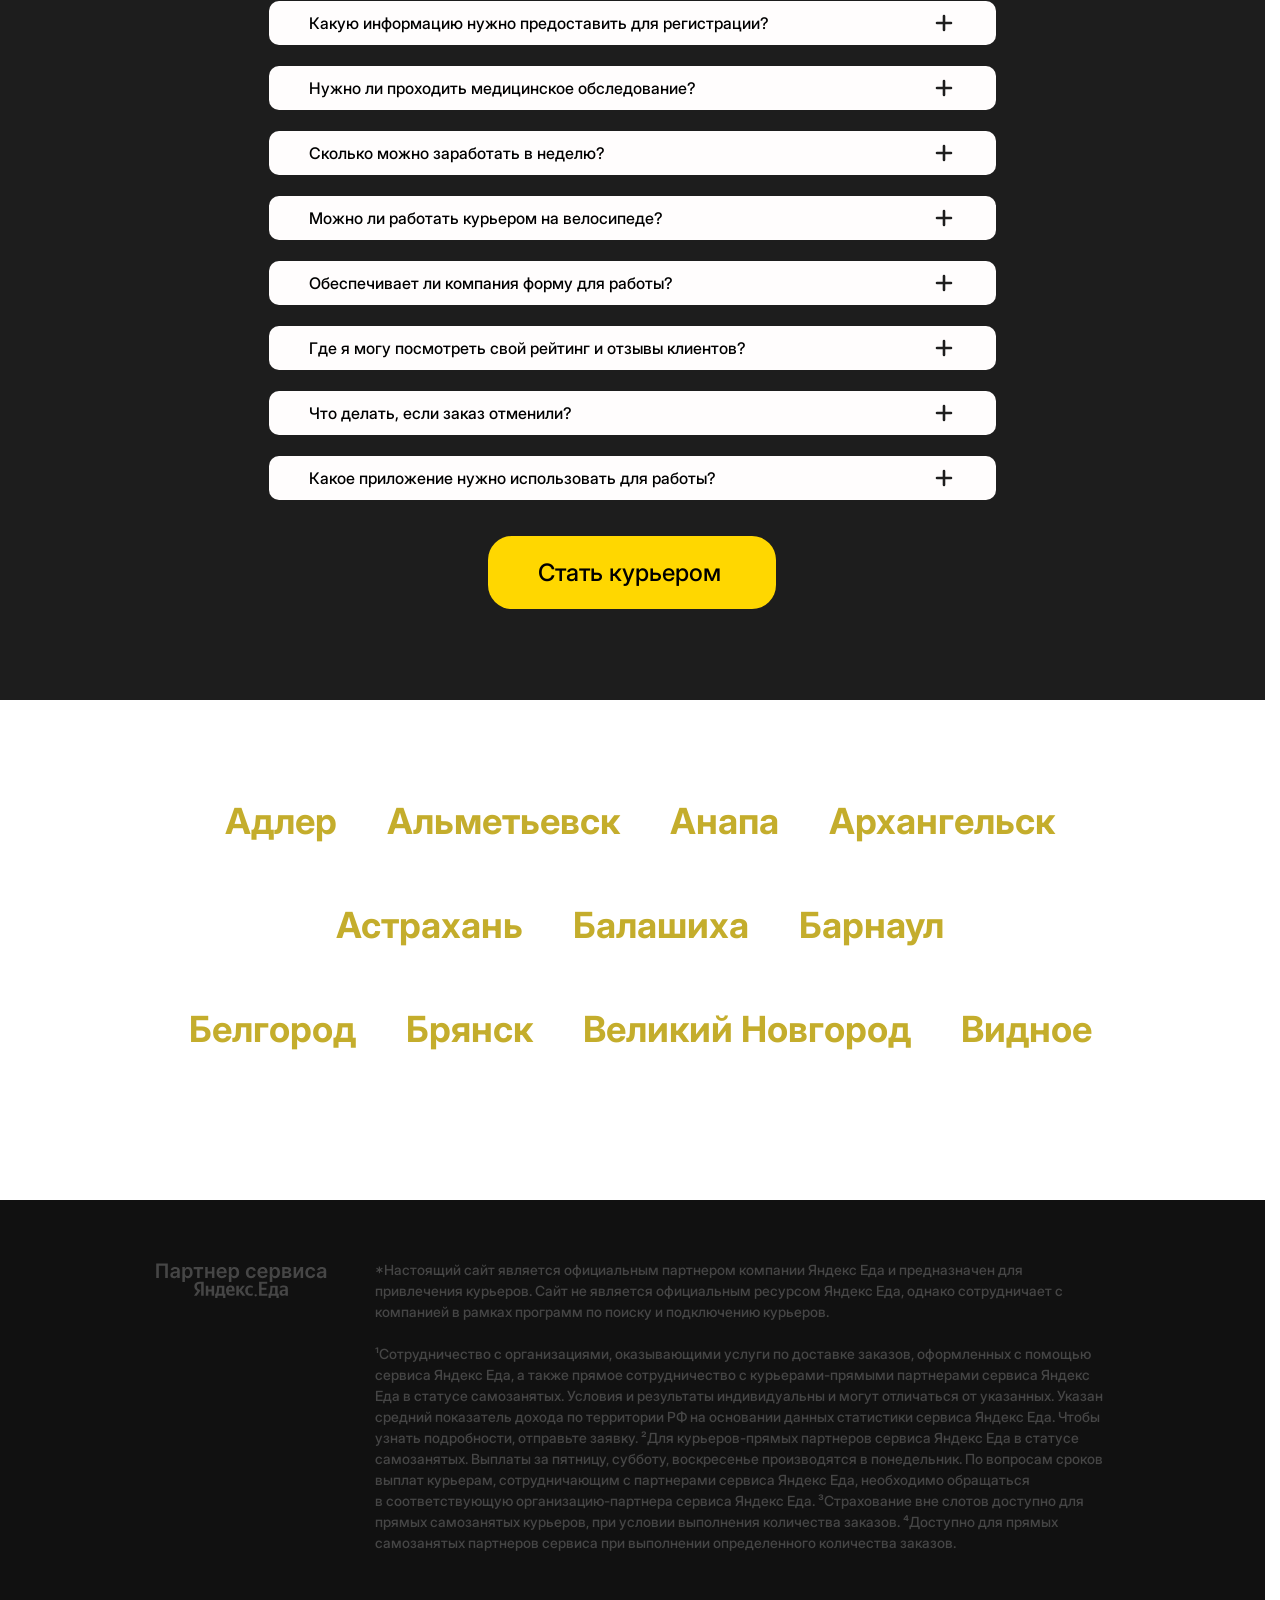
==== commit 3cd840fe: "123" ====
--- a/index.html
+++ b/index.html
@@ -145,9 +145,9 @@
             autoplay
             muted
             loop
-            poster="static/img/Video.png"
+            poster="static/img/Video.webp"
           ></video>
-          <img src="static/img/Shorts.png" alt="Работа курьером" />
+          <img src="static/img/Shorts.webp" alt="Работа курьером" />
           <div class="block_1-overlay">
             <div class="block_1-info">
               <div class="block_1-txt">
@@ -188,7 +188,7 @@
             <div class="block_4-move-card">
               <div class="block_4-move-card-item">
                 <img
-                  src="static/img/walk.png"
+                  src="static/img/walk.webp"
                   alt="Курьер Яндекс Еды на фоне кафе"
                 />
                 <div class="block_4-move-card-item-txt">
@@ -212,7 +212,7 @@
               </div>
               <div class="block_4-move-card-item">
                 <img
-                  src="static/img/bicycle.png"
+                  src="static/img/bicycle.webp"
                   alt="Курьер Яндекс Еды едет на велосипеде в парке"
                 />
                 <div class="block_4-move-card-item-txt">
@@ -236,7 +236,7 @@
               </div>
               <div class="block_4-move-card-item">
                 <img
-                  src="static/img/car.png"
+                  src="static/img/car.webp"
                   alt="Машина компании Яндекс Еда"
                 />
                 <div class="block_4-move-card-item-txt">
@@ -598,7 +598,7 @@
               <div class="slider-hint">Листайте →</div>
               <div class="block_2-content-card-item">
                 <div class="block_2-content-card-img">
-                  <img src="static/img/About/1.png" alt="Мужчина с улыбкой смотрит в телефон" />
+                  <img src="static/img/About/1.webp" alt="Мужчина с улыбкой смотрит в телефон" />
                 </div>
                 <div class="block_2-content-card-lead-txt">
                   <h3>Выплаты каждый день</h3>
@@ -612,7 +612,7 @@
               </div>
               <div class="block_2-content-card-item">
                 <div class="block_2-content-card-img">
-                  <img src="static/img/About/2.png" alt="Мужчина смотрит на дом, рядом электровелосипед и курьерский рюкзак" />
+                  <img src="static/img/About/2.webp" alt="Мужчина смотрит на дом, рядом электровелосипед и курьерский рюкзак" />
                 </div>
                 <div class="block_2-content-card-lead-txt">
                   <h3>Гибкий график</h3>
@@ -627,7 +627,7 @@
               </div>
               <div class="block_2-content-card-item">
                 <div class="block_2-content-card-img">
-                  <img src="static/img/About/3.png" alt="Мужчина сидит в кафе и изучает документы" />
+                  <img src="static/img/About/3.webp" alt="Мужчина сидит в кафе и изучает документы" />
                 </div>
                 <div class="block_2-content-card-lead-txt">
                   <h3>Быстрый старт</h3>
@@ -642,7 +642,7 @@
               </div>
               <div class="block_2-content-card-item">
                 <div class="block_2-content-card-img">
-                  <img src="static/img/About/4.png" alt="Мужчина в форме звонит в домофон" />
+                  <img src="static/img/About/4.webp" alt="Мужчина в форме звонит в домофон" />
                 </div>
                 <div class="block_2-content-card-lead-txt">
                   <h3>Страхование</h3>
@@ -657,7 +657,7 @@
               </div>
               <div class="block_2-content-card-item">
                 <div class="block_2-content-card-img">
-                  <img src="static/img/About/5.png" alt="Мужчины жмут друг другу руки" />
+                  <img src="static/img/About/5.webp" alt="Мужчины жмут друг другу руки" />
                 </div>
                 <div class="block_2-content-card-lead-txt">
                   <h3>Чаевые — ваши</h3>
@@ -671,7 +671,7 @@
               </div>
               <div class="block_2-content-card-item">
                 <div class="block_2-content-card-img">
-                  <img src="static/img/About/6.png" alt="Двое мужчин сидят радостные на скамейке" />
+                  <img src="static/img/About/6.webp" alt="Двое мужчин сидят радостные на скамейке" />
                 </div>
                 <div class="block_2-content-card-lead-txt">
                   <h3>Бонусы за друзей</h3>
@@ -1001,7 +1001,7 @@
             </div>
           </div>
           <div class="block_5-rightside">
-            <img src="static/img/questions.png" alt="questions" />
+            <img src="static/img/questions.webp" alt="questions" />
           </div>
         </div>
       </section>
